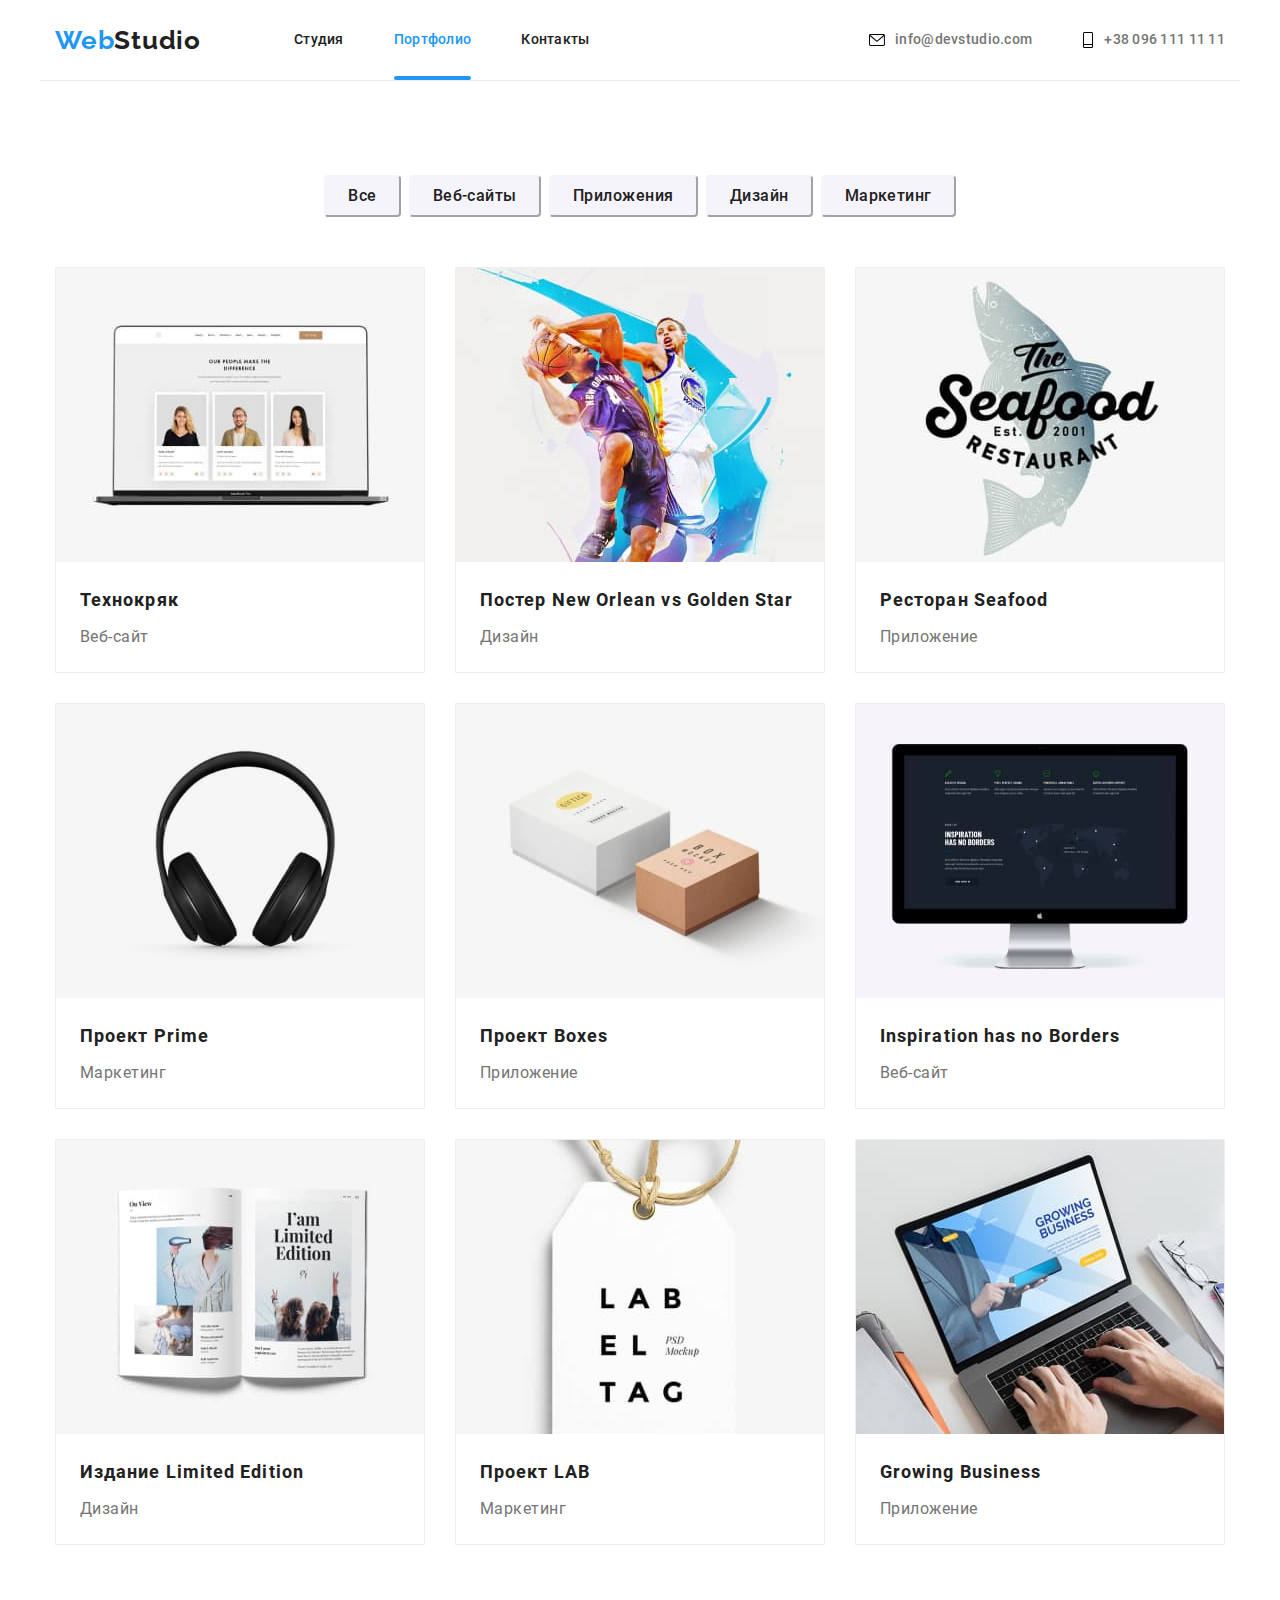
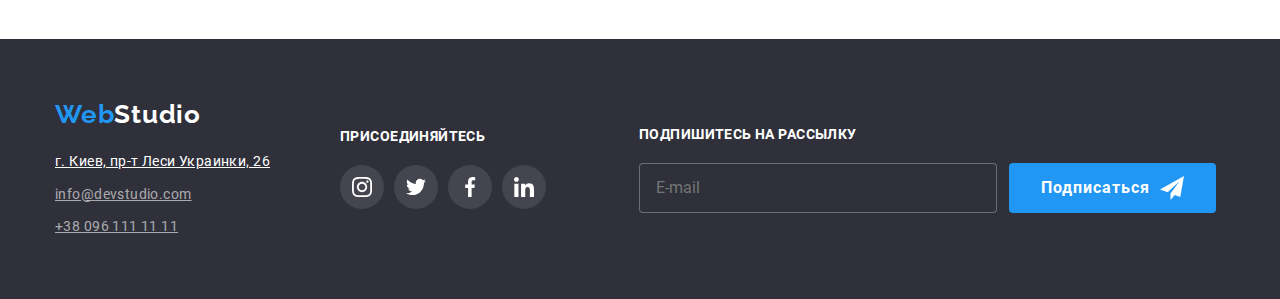
==== portfolio.html @ f809f6cb "Files & folders added" ====
<!DOCTYPE html>
<html lang="ru">

<head>
    <meta charset="UTF-8" />
    <meta name="viewport" content="width=device-width, initial-scale=1.0" />
    <title>WebStudio</title>
    <link href="https://fonts.googleapis.com/css2?family=Raleway:wght@700&display=swap" rel="stylesheet">
    <link rel="stylesheet" href="https://cdnjs.cloudflare.com/ajax/libs/modern-normalize/1.0.0/modern-normalize.min.css">
    <link rel="stylesheet" href="./css/main.min.css">
</head>

<body>
    <!-- Header -->
    <header class="page-header">
        <div class="container navigation">
            <nav class="nav-container">
                <a href="./index.html" class="logo">Web<span class="logo-header">Studio</span></a>
                <ul class="site-nav">
                    <li><a href="./index.html">Студия</a></li>
                    <li><a href="" class="link current">Портфолио</a></li>
                    <li><a href="">Контакты</a></li>
                </ul>
            </nav>
            <ul class="auth-nav">
                <li><a class="nav-link" href="mailto:info@devstudio.com"><svg class="nav-icon" width="16" height="12">
                            <use href="./images/studio/sprite.svg#icon-envelope"></use>
                        </svg>info@devstudio.com</a></li>
                <li><a class="nav-link" href="tel:+380961111111"><svg class="nav-icon" width="12" height="16">
                            <use href="./images/studio/sprite.svg#icon-smartphone"></use>
                        </svg>+38 096 111 11 11</a></li>
            </ul>
        </div>
    </header>

    <main>
       <section class="portfolio-filters">
        <div class="container">
           <h2 hidden>Фільтри</h2>
           <ul class="filter-list">
               <li><button type="button" class="filter">Все</button></li>
               <li><button type="button" class="filter">Веб-сайты</button></li>
               <li><button type="button" class="filter">Приложения</button></li>
               <li><button type="button" class="filter">Дизайн</button></li>
               <li><button type="button" class="filter">Маркетинг</button></li>
           </ul>
        </div>
       </section>
       <section class="projects">
        <div class="container">
           <h2 hidden>Проекты</h2>
           <ul class="projects-list">
               <li class="projects-list-item">
                   <a class="projects-list-link" href="">
                        <div class="projects-overlay">
                            <img class="projects-img" src="./images/Portfolio/tekhnokryak1.jpg" alt="Технокряк" width="370">
                            <p class="projects-overlay-text">Технокряк это современная площадка распространения коронавируса. Компании используют эту платформу для цифрового
                            шпионажа и атак на защищённые сервера конкурентов.</p>
                        </div>
                        <div class="projects-content">
                            <h3>Технокряк</h3>
                            <p class="project-type">Веб-сайт</p>
                        </div>
                    </a>
               </li>
               <li class="projects-list-item">
                    <a class="projects-list-link" href="">
                        <div class="projects-overlay">
                            <img class="projects-img" src="./images/Portfolio/poster.jpg" alt="Технокряк" width="370">
                            <p class="projects-overlay-text">— Что общего между командой NBA и коробкой цветных карандашей?<br>
                            — Белые бесполезны!
                            </p>
                        </div>
                        <div class="projects-content">
                            <h3>Постер New Orlean vs Golden Star</h3>
                            <p class="project-type">Дизайн</p>
                        </div>
                    </a>
               </li>
               <li class="projects-list-item">
                    <a class="projects-list-link" href="">
                        <div class="projects-overlay">
                            <img class="projects-img" src="./images/Portfolio/restorant.jpg" alt="Технокряк" width="370">
                            <p class="projects-overlay-text">Армянский ресторан русской кухни "Маленькая Италия"</p>
                        </div>
                        <div class="projects-content">
                            <h3>Ресторан Seafood</h3>
                            <p class="project-type">Приложение</p>
                        </div>
                    </a>
                </li>
               <li class="projects-list-item">
                    <a class="projects-list-link" href="">
                        <div class="projects-overlay">
                            <img class="projects-img" src="./images/Portfolio/prime.jpg" alt="Технокряк" width="370">
                            <p class="projects-overlay-text">Близорукий первым не здоровается. Близорукий в наушниках не здоровается вообще</p>
                        </div>
                        <div class="projects-content">
                            <h3>Проект Prime</h3>
                            <p class="project-type">Маркетинг</p>
                        </div>
                    </a>
                </li>
               <li class="projects-list-item">
                    <a class="projects-list-link" href="">
                        <div class="projects-overlay">
                            <img class="projects-img" src="./images/Portfolio/boxes.jpg" alt="Технокряк" width="370">
                            <p class="projects-overlay-text">Почему в Эстонии молодые мамы меняют Памперсы у своих детей только раз в неделю?<br>— Потому что на упаковке написано "до
                            4—х кг"</p>
                        </div>
                        <div class="projects-content">
                            <h3>Проект Boxes</h3>
                            <p class="project-type">Приложение</p>
                        </div>
                    </a>
                </li>
               <li class="projects-list-item">
                    <a class="projects-list-link" href="">
                        <div class="projects-overlay">
                            <img class="projects-img" src="./images/Portfolio/inspiration.jpg" alt="Технокряк" width="370">
                            <p class="projects-overlay-text">Меня часто посещает вдохновение, других посетителей в палату не пускают</p>
                        </div>
                        <div class="projects-content">
                            <h3>Inspiration has no Borders</h3>
                            <p class="project-type">Веб-сайт</p>
                        </div>
                    </a>
                </li>
               <li class="projects-list-item">
                    <a class="projects-list-link" href="">
                        <div class="projects-overlay">
                            <img class="projects-img" src="./images/Portfolio/limited-edition.jpg" alt="Технокряк" width="370">
                            <p class="projects-overlay-text">Две самые короткие книги: "Путеводитель по арабской демократии" и "Все, что мужчины знают о женщинах"!</p>
                        </div>
                        <div class="projects-content">
                            <h3>Издание Limited Edition</h3>
                            <p class="project-type">Дизайн</p>
                        </div>
                    </a>
                </li>
               <li class="projects-list-item">
                    <a class="projects-list-link" href="">
                        <div class="projects-overlay">
                            <img class="projects-img" src="./images/Portfolio/lab.jpg" alt="Технокряк" width="370">
                            <p class="projects-overlay-text">В лаборатории органической химии фраза "Что ты гонишь?" приобретает иной смысл.</p>
                        </div>
                        <div class="projects-content">
                            <h3>Проект LAB</h3>
                            <p class="project-type">Маркетинг</p>
                        </div>
                    </a>
                </li>
               <li class="projects-list-item">
                    <a class="projects-list-link" href="">
                        <div class="projects-overlay">
                            <img class="projects-img" src="./images/Portfolio/growing-bussiness.jpg" alt="Технокряк" width="370">
                            <p class="projects-overlay-text">Бизнес приносил одни убытки и Николай ушел в бизнес-тренеры.</p>
                        </div>
                        <div class="projects-content">
                            <h3>Growing Business</h3>
                            <p class="project-type">Приложение</p>
                        </div>
                    </a>
                </li>
           </ul>
        </div>
       </section>
    </main>
    <!-- Footer -->
        <footer class="footer">
            <div class="container footer-container">
                <section class="footer-adress">
                    <h3 hidden>Наши Контакты</h3>
                    <a href="./index.html" class="logo-footer">Web<span class="logo-footer-part">Studio</span></a>
                    <address>
                        <a href="https://goo.gl/maps/EsFHMrBiEFBvNgybA" target="_blank" rel="noreferrer noopener"
                            class="address">г. Киев,
                            пр-т Леси Украинки, 26</a>
                        <ul class="contacts">
                            <li><a href="mailto:info@devstudio.com">info@devstudio.com</a></li>
                            <li><a href="tel:+380961111111">+38 096 111 11 11</a></li>
                        </ul>
                    </address>
                </section>
                <section class="footer-sosials">
                    <h3>присоединяйтесь</h3>
                    <ul class="footer-sosials-list">
                        <li class="footer-sosials-item">
                            <a class="footer-sosials-link" href="https://www.instagram.com/" target="_blank"
                                rel="noreferrer noopener" aria-label="instagram">
                                <svg class="footer-sosials-icon" width="20" height="20">
                                    <use href="./images/studio/sprite.svg#icon-instagram"></use>
                                </svg>
                            </a>
                        </li>
                        <li class="footer-sosials-item">
                            <a class="footer-sosials-link" href="https://www.twitter.com/" target="_blank"
                                rel="noreferrer noopener" aria-label="twitter">
                                <svg class="footer-sosials-icon" width="20" height="20">
                                    <use href="./images/studio/sprite.svg#icon-twitter"></use>
                                </svg>
                            </a>
                        </li>
                        <li class="footer-sosials-item">
                            <a class="footer-sosials-link" href="https://www.facebook.com/" target="_blank"
                                rel="noreferrer noopener" aria-label="facebook">
                                <svg class="footer-sosials-icon" width="20" height="20">
                                    <use href="./images/studio/sprite.svg#icon-facebook"></use>
                                </svg>
                            </a>
                        </li>
                        <li class="footer-sosials-item">
                            <a class="footer-sosials-link" href="https://www.linkedin.com/" target="_blank"
                                rel="noreferrer noopener" aria-label="linkedin">
                                <svg class="footer-sosials-icon" width="20" height="20">
                                    <use href="./images/studio/sprite.svg#icon-linkedin"></use>
                                </svg>
                            </a>
                        </li>
                    </ul>
                </section>
        
                <section class="subscribe-section">
                    <h2 hidden>Подписаться</h2>
        
                    <p class="subscribe">Подпишитесь на рассылку</p>
        
                    <form class="footer-form">
                        <input class="footer-input" type="email" name="user-email" id="sign-in-email" placeholder="E-mail">
                        <button class="footer-btn" type="submit">Подписаться
                            <svg class="footer-btn-icon" width="24" height="24">
                                <use href="./images/studio/sprite.svg#send-icon"></use>
                            </svg>
                        </button>
                    </form>
                </section>
        
            </div>
        </footer>
</body>

</html>
---- css/main.min.css ----
@font-face{font-family:'Roboto';font-style:normal;font-weight:400;src:url("../fonts/roboto/roboto-v20-latin_cyrillic-regular.eot");src:local("Roboto"),local("Roboto-Regular"),url("../fonts/roboto/roboto-v20-latin_cyrillic-regular.eot?#iefix") format("embedded-opentype"),url("../fonts/roboto/roboto-v20-latin_cyrillic-regular.woff2") format("woff2"),url("../fonts/roboto/roboto-v20-latin_cyrillic-regular.woff") format("woff"),url("../fonts/roboto/roboto-v20-latin_cyrillic-regular.ttf") format("truetype"),url("../fonts/roboto/roboto-v20-latin_cyrillic-regular.svg#Roboto") format("svg")}@font-face{font-family:'Roboto';font-style:normal;font-weight:500;src:url("../fonts/roboto/roboto-v20-latin_cyrillic-500.eot");src:local("Roboto Medium"),local("Roboto-Medium"),url("../fonts/roboto/roboto-v20-latin_cyrillic-500.eot?#iefix") format("embedded-opentype"),url("../fonts/roboto/roboto-v20-latin_cyrillic-500.woff2") format("woff2"),url("../fonts/roboto/roboto-v20-latin_cyrillic-500.woff") format("woff"),url("../fonts/roboto/roboto-v20-latin_cyrillic-500.ttf") format("truetype"),url("../fonts/roboto/roboto-v20-latin_cyrillic-500.svg#Roboto") format("svg")}@font-face{font-family:'Roboto';font-style:normal;font-weight:700;src:url("../fonts/roboto/roboto-v20-latin_cyrillic-700.eot");src:local("Roboto Bold"),local("Roboto-Bold"),url("../fonts/roboto/roboto-v20-latin_cyrillic-700.eot?#iefix") format("embedded-opentype"),url("../fonts/roboto/roboto-v20-latin_cyrillic-700.woff2") format("woff2"),url("../fonts/roboto/roboto-v20-latin_cyrillic-700.woff") format("woff"),url("../fonts/roboto/roboto-v20-latin_cyrillic-700.ttf") format("truetype"),url("../fonts/roboto/roboto-v20-latin_cyrillic-700.svg#Roboto") format("svg")}@font-face{font-family:'Roboto';font-style:normal;font-weight:900;src:url("../fonts/roboto/roboto-v20-latin_cyrillic-900.eot");src:local("Roboto Black"),local("Roboto-Black"),url("../fonts/roboto/roboto-v20-latin_cyrillic-900.eot?#iefix") format("embedded-opentype"),url("../fonts/roboto/roboto-v20-latin_cyrillic-900.woff2") format("woff2"),url("../fonts/roboto/roboto-v20-latin_cyrillic-900.woff") format("woff"),url("../fonts/roboto/roboto-v20-latin_cyrillic-900.ttf") format("truetype"),url("../fonts/roboto/roboto-v20-latin_cyrillic-900.svg#Roboto") format("svg")}.footer-btn,.hero-button,.modal-submit-btn{border-radius:4px;border:1px solid transparent;min-width:200px;padding:10px 32px;font-family:inherit;font-weight:700;font-size:16px;line-height:1.87;letter-spacing:0.06em;color:#fff;background-color:#2196f3;cursor:pointer;transition-property:all;transition-duration:250ms;transition-timing-function:cubic-bezier(0.4, 0, 0.2, 1)}html{box-sizing:border-box}*,*::before,*::after{box-sizing:inherit}body,header{margin:0px;font-family:'Roboto', sans-serif;font-style:normal;color:#757575;background-color:#fff}ul{list-style:none;padding:0px;margin:0px}h2,h3,p,li{padding:0px;margin:0px}.container{width:1200px;margin:0 auto;padding-left:15px;padding-right:15px}.page-header{background-color:#fff}.navigation{display:flex;align-items:center;border-bottom:1px solid #ececec}.nav-container{display:flex;align-items:center}.logo{margin-right:93px;font-family:'Raleway', sans-serif;font-weight:700;font-size:26px;line-height:1.19;letter-spacing:0.03em;text-decoration:none;color:#2196f3}.logo-header{color:#212121}.logo:hover,.logo-header:hover{cursor:pointer}.site-nav{display:flex}.site-nav li{position:relative}.site-nav li:not(:last-child){margin-right:50px}.site-nav a{display:block;padding-top:32px;padding-bottom:32px;font-weight:500;font-size:14px;line-height:1.14;letter-spacing:0.02em;color:#212121;text-decoration:none;transition-property:all;transition-duration:250ms;transition-timing-function:cubic-bezier(0.4, 0, 0.2, 1)}.site-nav a:hover,.site-nav a:focus{color:#2196f3}.link.current{color:#2196f3}.current::after{content:'';display:block;position:absolute;bottom:0%;left:0%;width:100%;height:4px;background-color:#2196f3;border-radius:2px}.auth-nav{display:flex;margin-left:auto}.auth-nav li:not(:last-child){margin-right:50px}.nav-link{display:flex;align-items:center;padding-top:32px;padding-bottom:32px;font-weight:500;font-size:14px;line-height:1.14;letter-spacing:0.02em;color:#757575;text-decoration:none;transition-property:all;transition-duration:250ms;transition-timing-function:cubic-bezier(0.4, 0, 0.2, 1)}.nav-link:hover,.nav-link:focus{color:#2196f3;cursor:pointer}.nav-icon{margin-right:10px;transition-property:all;transition-duration:250ms;transition-timing-function:cubic-bezier(0.4, 0, 0.2, 1)}.nav-link:hover .nav-icon,.nav-link:focus .nav-icon{fill:#2196f3;cursor:pointer}.footer{background-color:#2f303a;padding:60px 0px}.footer-container{display:flex;align-items:center}.footer-adress{margin-right:70px}.logo-footer{display:inline-block;margin-bottom:20px;font-family:'Raleway', sans-serif;font-weight:700;font-size:26px;line-height:1.19;letter-spacing:0.03em;text-decoration:none;color:#2196f3}.logo-footer-part{color:#fff}.address{display:block;margin-bottom:9px;font-weight:400;font-size:14px;font-style:normal;line-height:1.71;letter-spacing:0.03em;color:#fff;transition-property:all;transition-duration:250ms;transition-timing-function:cubic-bezier(0.4, 0, 0.2, 1)}.address:hover,.address:focus{color:#2196f3}.contacts li:not(:last-child){margin-bottom:9px}.contacts a{font-weight:400;font-size:14px;font-style:normal;line-height:1.71;letter-spacing:0.03em;color:rgba(255,255,255,0.6);transition-property:all;transition-duration:250ms;transition-timing-function:cubic-bezier(0.4, 0, 0.2, 1)}.contacts a:hover,.contacts a:focus{color:#2196f3}.footer-sosials{margin-right:93px}.footer-sosials h3,.subscribe{font-weight:700;font-size:14px;line-height:1.14;letter-spacing:0.03em;text-transform:uppercase;color:#fff;margin-bottom:20px}.footer-sosials-list{display:flex}.footer-sosials-item:not(:last-child){margin-right:10px}.footer-sosials-link{display:flex;justify-content:center;width:44px;height:44px;border-radius:50%;background-color:rgba(255,255,255,0.1);align-items:center;transition-property:all;transition-duration:250ms;transition-timing-function:cubic-bezier(0.4, 0, 0.2, 1)}.footer-sosials-link:hover,.footer-sosials-link:focus{background-color:#2196f3}.footer-sosials-icon{fill:#fff}.subscribe{display:inline-block}.footer-form{display:flex;align-items:center}.footer-input{width:358px;padding-top:15px;padding-bottom:15px;padding-left:16px;margin-right:12px;border:1px solid rgba(255,255,255,0.3);border-radius:4px;color:rgba(255,255,255,0.6);background-color:#2f303a}.footer-form-field input::placeholder{font-family:Roboto;font-size:16px;line-height:1.25;letter-spacing:0.03em;color:rgba(255,255,255,0.6)}.footer-btn{display:flex;align-items:center;border:none}.footer-btn:hover,.footer-btn:focus{color:#2196f3;background-color:#fff}.footer-btn-icon{fill:#fff;cursor:pointer;margin-left:10px;transition-property:fill;transition-duration:250ms;transition-timing-function:cubic-bezier(0.4, 0, 0.2, 1)}.footer-btn:hover .footer-btn-icon{fill:#2196f3;outline:transparent}.Hero{background-color:#2f303a;text-align:center}.hero-title{margin-top:0px;margin-bottom:30px;font-style:normal;font-weight:900;font-size:44px;line-height:1.36;letter-spacing:0.06em;text-transform:uppercase;color:#fff}.hero-container{width:696px}.hero-overlay{margin:0 auto;background-image:linear-gradient(to right, rgba(47,48,58,0.4), rgba(47,48,58,0.4)),url(../images/studio/hero_bg.jpg);padding-bottom:200px;padding-top:200px;background-repeat:no-repeat;background-position:center;background-size:cover}.hero-button:hover,.hero-button:focus{color:#2196f3;background-color:#fff}.backdrop{position:fixed;top:0;left:0;width:100%;height:100%;background-color:rgba(0,0,0,0.2);transition-duration:250ms;transition-timing-function:cubic-bezier(0.4, 0, 0.2, 1)}.backdrop.is-hidden{opacity:0;pointer-events:none}.modal{display:flex;flex-direction:column;align-items:center;position:absolute;top:50%;left:50%;transform:translate(-50%, -50%);width:528px;outline:none;margin-left:auto;margin-right:auto;padding:40px;border-radius:4px;background-color:#fff;box-shadow:0px 1px 3px rgba(0,0,0,0.12),0px 1px 1px rgba(0,0,0,0.14),0px 2px 1px rgba(0,0,0,0.2);transition:transform 250ms}.is-hidden .modal{transform:translate(-50%, 0%) scale(0.25)}.modal-close-btn{display:flex;justify-content:center;align-items:center;position:absolute;top:8px;right:8px;width:30px;height:30px;border-radius:50%;border:1px solid rgba(0,0,0,0.1);background-color:#fff}.modal-close-btn:hover .cross-btn{fill:#2196f3}.modal p{display:inline-block;font-weight:700;font-size:20px;line-height:1.15;text-align:center;letter-spacing:0.03em;color:#212121;margin-bottom:12px}.modal-form{display:flex;flex-direction:column;align-items:flex-start;width:100%;padding-top:18px}.modal-form-item{position:relative;margin-bottom:28px;width:100%}.modal-form-item:last-child{margin-bottom:20px}.modal-input-label{position:absolute;top:-18px;left:0;font-size:12px;line-height:1.17;letter-spacing:0.01em}.modal-input-container{position:relative;width:100%}.modal-input{width:100%;border:1px solid rgba(33,33,33,0.2);border-radius:4px;height:40px;padding-left:42px;transition-duration:250ms;transition-timing-function:cubic-bezier(0.4, 0, 0.2, 1)}.modal-input-icon{position:absolute;top:50%;left:15px;transform:translateY(-50%);transition-duration:250ms;transition-timing-function:cubic-bezier(0.4, 0, 0.2, 1)}.modal-textarea{resize:none;height:120px;width:100%;padding:12px 16px;border:1px solid rgba(33,33,33,0.2);border-radius:4px;transition-duration:250ms;transition-timing-function:cubic-bezier(0.4, 0, 0.2, 1)}.modal-textarea::placeholder{font-size:12px;line-height:14px;letter-spacing:0.01em;color:rgba(117,117,117,0.5)}.modal-input:hover,.modal-input:focus,.modal-textarea:hover,.modal-textarea:focus{outline:none;border:1px solid #2196f3;border-radius:4px}.modal-input:hover+.modal-input-icon,.modal-input:focus+.modal-input-icon{fill:#2196f3}.modal-checkbox{display:flex;align-items:center;font-size:14px;line-height:1.71;letter-spacing:0.03em}.modal-checkbox-input{position:absolute;width:1px;height:1px;margin:-1px;padding:0;overflow:hidden;border:0;clip:rect(0 0 0 0)}.modal-checkbox-icon{display:inline-block;width:16px;height:15px;border-radius:2px;border:1px solid #212121;margin-right:8px}.modal-checkbox-input:checked+.modal-checkbox-icon{border-color:#2196f3;background-color:#2196f3;background-image:url(../images/studio/checkbox-icon.svg);background-size:contain;background-origin:border-box}.modal-checkbox a{color:#2196f3;margin-left:5px}.modal-submit-btn{margin-top:30px;margin-left:auto;margin-right:auto}.modal-submit-btn:hover,.modal-submit-btn:focus{color:#2196f3;background-color:#fff;outline:none}.features,.customers{padding:94px 0px}.features-list{display:flex;justify-content:space-between}.features-list li:not(:last-child){margin-right:30px}.features-list h3{margin-bottom:10px;width:270px;font-weight:700;font-size:14px;line-height:1.14;letter-spacing:0.03em;text-transform:uppercase;color:#212121}.features-list p{font-weight:400;font-size:14px;line-height:1.71;letter-spacing:0.03em;color:#757575}.features-list-item::before{display:block;content:'';height:120px;margin-bottom:30px;border-radius:4px;background-color:#f5f4fa;background-repeat:no-repeat;background-position:center}.features-list-item:nth-child(1)::before{background-image:url(../images/studio/antenna.svg)}.features-list-item:nth-child(2)::before{background-image:url(../images/studio/clock.svg)}.features-list-item:nth-child(3)::before{background-image:url(../images/studio/diagram.svg)}.features-list-item:nth-child(4)::before{background-image:url(../images/studio/astronaut.svg)}.what-we-do{padding-bottom:94px}.title-h2{margin-bottom:50px;font-weight:700;font-size:36px;line-height:1.167;text-align:center;letter-spacing:0.03em;color:#212121}.what-we-do-list{display:flex;flex-wrap:wrap}.what-we-do-list li{margin-right:30px;margin-bottom:30px;position:relative}.what-we-do-list li:nth-child(3n){margin-right:0}.what-we-do-list li:nth-last-child(-n+3){margin-bottom:0}.what-we-do-list img{display:block}.what-we-do-list p{position:absolute;bottom:0;left:0;width:100%;padding-top:27px;padding-bottom:27px;font-weight:700;font-size:14px;line-height:1.14;text-align:center;letter-spacing:0.03em;text-transform:uppercase;color:#fff;background-image:linear-gradient(to right, rgba(47,48,58,0.8), rgba(47,48,58,0.8))}.our-team{padding:94px 0px;background-color:#f5f4fa}.our-team h3{margin-bottom:10px;font-weight:500;font-size:16px;line-height:1.188;text-align:center;letter-spacing:0.03em;color:#212121}.our-team p{font-weight:400;font-size:16px;line-height:1.188;text-align:center;letter-spacing:0.03em;color:#757575;margin-bottom:16px}.our-team-list{display:flex;flex-wrap:wrap}.our-team-item{margin-right:30px;margin-bottom:30px;padding-bottom:30px;background-color:#fff;box-shadow:0px 1px 3px rgba(0,0,0,0.12),0px 1px 1px rgba(0,0,0,0.14),0px 2px 1px rgba(0,0,0,0.2);border-radius:0px 0px 4px 4px}.our-team-item:nth-child(4n){margin-right:0}.our-team-item:nth-last-child(-n+4){margin-bottom:0}.our-team-img{display:block;margin-bottom:30px}.team-socials-list{display:flex;justify-content:center}.team-socials-item:not(:last-child){margin-right:10px}.team-sosials-link{display:flex;justify-content:center;width:44px;height:44px;border-radius:50%;fill:#afb1b8;background-color:#fff;align-items:center;transition-property:all;transition-duration:250ms;transition-timing-function:cubic-bezier(0.4, 0, 0.2, 1)}.team-sosials-icon{width:20px;height:20px;transition-property:all;transition-duration:250ms;transition-timing-function:cubic-bezier(0.4, 0, 0.2, 1)}.team-sosials-link:hover,.team-sosials-link:focus{background-color:#2196f3}.team-sosials-link:hover .team-sosials-icon,.team-sosials-link:focus .team-sosials-icon{fill:#fff}.customers-list{display:flex}.customers-list-item:not(:last-child){margin-right:30px}.customers-list-link{display:block;fill:#afb1b8;align-items:center;width:170px;height:90px;border:1px solid #afb1b8;border-radius:4px;transition-property:all;transition-duration:250ms;transition-timing-function:cubic-bezier(0.4, 0, 0.2, 1)}.customers-list-link:hover,.customers-list-link:focus{fill:#2196f3;border-color:#2196f3}.customers-list-icon{width:inherit;height:inherit}.portfolio-filters{padding-top:94px;padding-bottom:50px}.filter-list{display:flex;justify-content:center}.filter-list li:not(:last-child){margin-right:8px}.filter{padding:6px 22px;border-radius:4px;border-color:#f5f4fa;font-weight:500;font-size:16px;line-height:1.62;text-align:center;letter-spacing:0.03em;background-color:#f5f4fa;color:#212121;transition-property:all;transition-duration:250ms;transition-timing-function:cubic-bezier(0.4, 0, 0.2, 1)}.filter:hover,.filter:focus{outline:none;background-color:#2196f3;border-color:#2196f3;color:#fff}.projects{padding-bottom:94px}.projects-list{display:flex;flex-wrap:wrap}.projects-list-item{margin-right:30px;margin-bottom:30px;padding-bottom:20px;width:370px;border:1px solid #eeeeee;box-sizing:border-box;transition-property:all;transition-duration:250ms;transition-timing-function:cubic-bezier(0.4, 0, 0.2, 1)}.projects-list-item:nth-child(3n){margin-right:0}.projects-list-item:nth-last-child(-n+3){margin-bottom:0}.projects-list-item:hover,.projects-list-item:focus{box-shadow:0px 1px 1px rgba(0,0,0,0.12),0px 4px 4px rgba(0,0,0,0.06),1px 4px 6px rgba(0,0,0,0.16)}.projects-list-link{text-decoration:none}.projects-content{padding-left:24px;padding-right:24px}.projects h3{margin-bottom:4px;font-weight:700;font-size:18px;line-height:2;letter-spacing:0.06em;color:#212121}.projects-list-link .project-type{font-weight:400;font-size:16px;line-height:1.87;letter-spacing:0.03em;color:#757575}.projects-img{display:block}.projects-overlay{position:relative;overflow:hidden;margin-bottom:20px}.projects-overlay-text{display:flex;align-items:center;position:absolute;padding-left:24px;padding-right:24px;top:0;left:0;width:100%;height:100%;color:#fff;font-size:18px;line-height:1.56;background:rgba(33,150,243,0.9);transform:translatey(100%);transition-duration:250ms;transition-timing-function:cubic-bezier(0.4, 0, 0.2, 1)}.projects-list-link:hover .projects-overlay-text,.projects-list-link:focus .projects-overlay-text{transform:translatey(0)}
/*# sourceMappingURL=main.min.css.map */
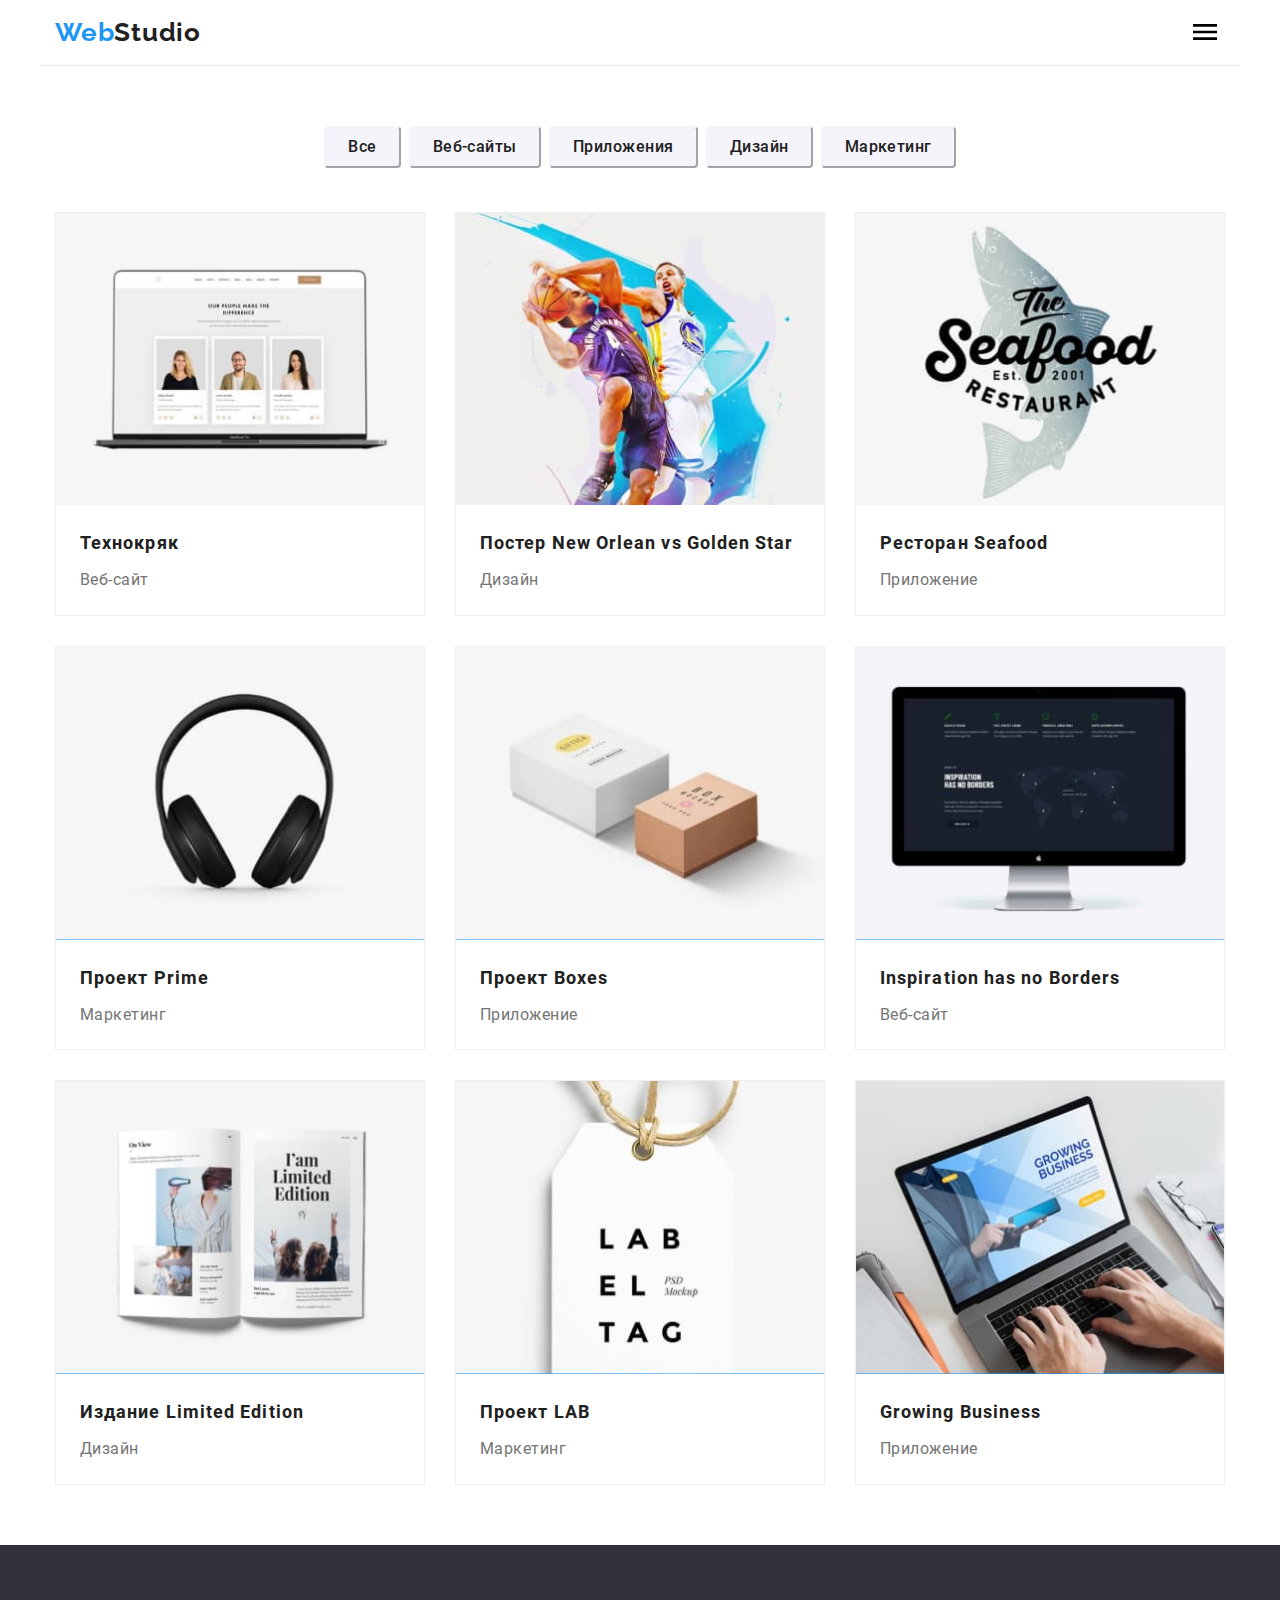
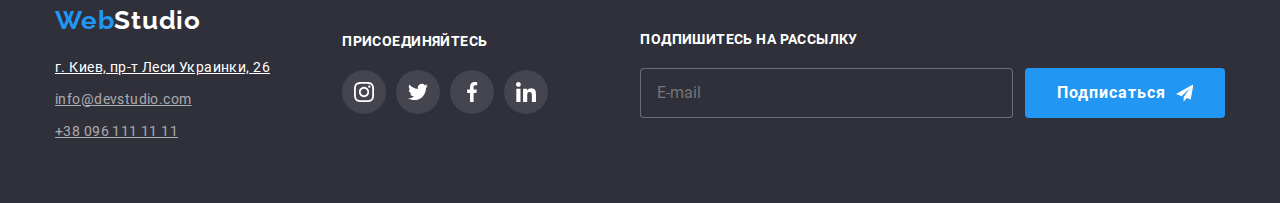
==== commit b60a070d: "Media requests completed" ====
--- a/portfolio.html
+++ b/portfolio.html
@@ -14,22 +14,28 @@
     <!-- Header -->
     <header class="page-header">
         <div class="container navigation">
-            <nav class="nav-container">
-                <a href="./index.html" class="logo">Web<span class="logo-header">Studio</span></a>
+            <a href="./index.html" class="logo">Web<span class="logo-header">Studio</span></a>
+            <button class="menu-button" type="button" aria-expanded="false" aria-controls="menu-container" data-menu-button>
+                <svg width="24" height="16" aria-label="Переключатель мобильного меню">
+                    <use class="icon-cross" href="./images/studio/sprite.svg#cross-icon"></use>
+                    <use class="icon-menu" href="./images/studio/sprite.svg#menu-icon"></use>
+                </svg>
+            </button>
+            <nav class="nav-container" id="menu-container" data-menu>
                 <ul class="site-nav">
                     <li><a href="./index.html">Студия</a></li>
                     <li><a href="" class="link current">Портфолио</a></li>
                     <li><a href="">Контакты</a></li>
                 </ul>
+                <ul class="auth-nav">
+                    <li><a class="nav-link" href="mailto:info@devstudio.com"><svg class="nav-icon" width="16" height="12">
+                                <use href="./images/studio/sprite.svg#icon-envelope"></use>
+                            </svg>info@devstudio.com</a></li>
+                    <li><a class="nav-link" href="tel:+380961111111"><svg class="nav-icon" width="12" height="16">
+                                <use href="./images/studio/sprite.svg#icon-smartphone"></use>
+                            </svg>+38 096 111 11 11</a></li>
+                </ul>
             </nav>
-            <ul class="auth-nav">
-                <li><a class="nav-link" href="mailto:info@devstudio.com"><svg class="nav-icon" width="16" height="12">
-                            <use href="./images/studio/sprite.svg#icon-envelope"></use>
-                        </svg>info@devstudio.com</a></li>
-                <li><a class="nav-link" href="tel:+380961111111"><svg class="nav-icon" width="12" height="16">
-                            <use href="./images/studio/sprite.svg#icon-smartphone"></use>
-                        </svg>+38 096 111 11 11</a></li>
-            </ul>
         </div>
     </header>
 
@@ -53,7 +59,7 @@
                <li class="projects-list-item">
                    <a class="projects-list-link" href="">
                         <div class="projects-overlay">
-                            <img class="projects-img" src="./images/Portfolio/tekhnokryak1.jpg" alt="Технокряк" width="370">
+                            <img class="projects-img" src="./images/Portfolio/tekhnokryak1.jpg" alt="Технокряк">
                             <p class="projects-overlay-text">Технокряк это современная площадка распространения коронавируса. Компании используют эту платформу для цифрового
                             шпионажа и атак на защищённые сервера конкурентов.</p>
                         </div>
@@ -66,7 +72,7 @@
                <li class="projects-list-item">
                     <a class="projects-list-link" href="">
                         <div class="projects-overlay">
-                            <img class="projects-img" src="./images/Portfolio/poster.jpg" alt="Технокряк" width="370">
+                            <img class="projects-img" src="./images/Portfolio/poster.jpg" alt="Технокряк" >
                             <p class="projects-overlay-text">— Что общего между командой NBA и коробкой цветных карандашей?<br>
                             — Белые бесполезны!
                             </p>
@@ -80,7 +86,7 @@
                <li class="projects-list-item">
                     <a class="projects-list-link" href="">
                         <div class="projects-overlay">
-                            <img class="projects-img" src="./images/Portfolio/restorant.jpg" alt="Технокряк" width="370">
+                            <img class="projects-img" src="./images/Portfolio/restorant.jpg" alt="Технокряк" >
                             <p class="projects-overlay-text">Армянский ресторан русской кухни "Маленькая Италия"</p>
                         </div>
                         <div class="projects-content">
@@ -92,7 +98,7 @@
                <li class="projects-list-item">
                     <a class="projects-list-link" href="">
                         <div class="projects-overlay">
-                            <img class="projects-img" src="./images/Portfolio/prime.jpg" alt="Технокряк" width="370">
+                            <img class="projects-img" src="./images/Portfolio/prime.jpg" alt="Технокряк" >
                             <p class="projects-overlay-text">Близорукий первым не здоровается. Близорукий в наушниках не здоровается вообще</p>
                         </div>
                         <div class="projects-content">
@@ -104,7 +110,7 @@
                <li class="projects-list-item">
                     <a class="projects-list-link" href="">
                         <div class="projects-overlay">
-                            <img class="projects-img" src="./images/Portfolio/boxes.jpg" alt="Технокряк" width="370">
+                            <img class="projects-img" src="./images/Portfolio/boxes.jpg" alt="Технокряк" >
                             <p class="projects-overlay-text">Почему в Эстонии молодые мамы меняют Памперсы у своих детей только раз в неделю?<br>— Потому что на упаковке написано "до
                             4—х кг"</p>
                         </div>
@@ -117,7 +123,7 @@
                <li class="projects-list-item">
                     <a class="projects-list-link" href="">
                         <div class="projects-overlay">
-                            <img class="projects-img" src="./images/Portfolio/inspiration.jpg" alt="Технокряк" width="370">
+                            <img class="projects-img" src="./images/Portfolio/inspiration.jpg" alt="Технокряк" >
                             <p class="projects-overlay-text">Меня часто посещает вдохновение, других посетителей в палату не пускают</p>
                         </div>
                         <div class="projects-content">
@@ -129,7 +135,7 @@
                <li class="projects-list-item">
                     <a class="projects-list-link" href="">
                         <div class="projects-overlay">
-                            <img class="projects-img" src="./images/Portfolio/limited-edition.jpg" alt="Технокряк" width="370">
+                            <img class="projects-img" src="./images/Portfolio/limited-edition.jpg" alt="Технокряк" >
                             <p class="projects-overlay-text">Две самые короткие книги: "Путеводитель по арабской демократии" и "Все, что мужчины знают о женщинах"!</p>
                         </div>
                         <div class="projects-content">
@@ -141,7 +147,7 @@
                <li class="projects-list-item">
                     <a class="projects-list-link" href="">
                         <div class="projects-overlay">
-                            <img class="projects-img" src="./images/Portfolio/lab.jpg" alt="Технокряк" width="370">
+                            <img class="projects-img" src="./images/Portfolio/lab.jpg" alt="Технокряк" >
                             <p class="projects-overlay-text">В лаборатории органической химии фраза "Что ты гонишь?" приобретает иной смысл.</p>
                         </div>
                         <div class="projects-content">
@@ -153,7 +159,7 @@
                <li class="projects-list-item">
                     <a class="projects-list-link" href="">
                         <div class="projects-overlay">
-                            <img class="projects-img" src="./images/Portfolio/growing-bussiness.jpg" alt="Технокряк" width="370">
+                            <img class="projects-img" src="./images/Portfolio/growing-bussiness.jpg" alt="Технокряк" >
                             <p class="projects-overlay-text">Бизнес приносил одни убытки и Николай ушел в бизнес-тренеры.</p>
                         </div>
                         <div class="projects-content">
@@ -167,76 +173,79 @@
        </section>
     </main>
     <!-- Footer -->
-        <footer class="footer">
-            <div class="container footer-container">
-                <section class="footer-adress">
-                    <h3 hidden>Наши Контакты</h3>
-                    <a href="./index.html" class="logo-footer">Web<span class="logo-footer-part">Studio</span></a>
-                    <address>
-                        <a href="https://goo.gl/maps/EsFHMrBiEFBvNgybA" target="_blank" rel="noreferrer noopener"
-                            class="address">г. Киев,
-                            пр-т Леси Украинки, 26</a>
-                        <ul class="contacts">
-                            <li><a href="mailto:info@devstudio.com">info@devstudio.com</a></li>
-                            <li><a href="tel:+380961111111">+38 096 111 11 11</a></li>
-                        </ul>
-                    </address>
-                </section>
-                <section class="footer-sosials">
-                    <h3>присоединяйтесь</h3>
-                    <ul class="footer-sosials-list">
-                        <li class="footer-sosials-item">
-                            <a class="footer-sosials-link" href="https://www.instagram.com/" target="_blank"
-                                rel="noreferrer noopener" aria-label="instagram">
-                                <svg class="footer-sosials-icon" width="20" height="20">
-                                    <use href="./images/studio/sprite.svg#icon-instagram"></use>
-                                </svg>
-                            </a>
-                        </li>
-                        <li class="footer-sosials-item">
-                            <a class="footer-sosials-link" href="https://www.twitter.com/" target="_blank"
-                                rel="noreferrer noopener" aria-label="twitter">
-                                <svg class="footer-sosials-icon" width="20" height="20">
-                                    <use href="./images/studio/sprite.svg#icon-twitter"></use>
-                                </svg>
-                            </a>
-                        </li>
-                        <li class="footer-sosials-item">
-                            <a class="footer-sosials-link" href="https://www.facebook.com/" target="_blank"
-                                rel="noreferrer noopener" aria-label="facebook">
-                                <svg class="footer-sosials-icon" width="20" height="20">
-                                    <use href="./images/studio/sprite.svg#icon-facebook"></use>
-                                </svg>
-                            </a>
-                        </li>
-                        <li class="footer-sosials-item">
-                            <a class="footer-sosials-link" href="https://www.linkedin.com/" target="_blank"
-                                rel="noreferrer noopener" aria-label="linkedin">
-                                <svg class="footer-sosials-icon" width="20" height="20">
-                                    <use href="./images/studio/sprite.svg#icon-linkedin"></use>
-                                </svg>
-                            </a>
-                        </li>
+    <footer class="footer">
+        <div class="container footer-container">
+            <section class="footer-adress">
+                <h3 hidden>Наши Контакты</h3>
+                <a href="./index.html" class="logo-footer">Web<span class="logo-footer-part">Studio</span></a>
+                <address>
+                    <a href="https://goo.gl/maps/EsFHMrBiEFBvNgybA" target="_blank" rel="noreferrer noopener"
+                        class="address">г. Киев,
+                        пр-т Леси Украинки, 26</a>
+                    <ul class="contacts">
+                        <li><a href="mailto:info@devstudio.com">info@devstudio.com</a></li>
+                        <li><a href="tel:+380961111111">+38 096 111 11 11</a></li>
                     </ul>
-                </section>
-        
-                <section class="subscribe-section">
-                    <h2 hidden>Подписаться</h2>
-        
-                    <p class="subscribe">Подпишитесь на рассылку</p>
-        
-                    <form class="footer-form">
-                        <input class="footer-input" type="email" name="user-email" id="sign-in-email" placeholder="E-mail">
-                        <button class="footer-btn" type="submit">Подписаться
-                            <svg class="footer-btn-icon" width="24" height="24">
-                                <use href="./images/studio/sprite.svg#send-icon"></use>
-                            </svg>
-                        </button>
-                    </form>
-                </section>
-        
-            </div>
-        </footer>
+                </address>
+            </section>
+            <section class="footer-sosials">
+                <h3>присоединяйтесь</h3>
+                <ul class="footer-sosials-list">
+                    <li class="footer-sosials-item">
+                        <a class="footer-sosials-link" href="https://www.instagram.com/" target="_blank"
+                            rel="noreferrer noopener" aria-label="instagram">
+                            <svg class="footer-sosials-icon" width="20" height="20">
+                                <use href="./images/studio/sprite.svg#icon-instagram"></use>
+                            </svg>
+                        </a>
+                    </li>
+                    <li class="footer-sosials-item">
+                        <a class="footer-sosials-link" href="https://www.twitter.com/" target="_blank"
+                            rel="noreferrer noopener" aria-label="twitter">
+                            <svg class="footer-sosials-icon" width="20" height="20">
+                                <use href="./images/studio/sprite.svg#icon-twitter"></use>
+                            </svg>
+                        </a>
+                    </li>
+                    <li class="footer-sosials-item">
+                        <a class="footer-sosials-link" href="https://www.facebook.com/" target="_blank"
+                            rel="noreferrer noopener" aria-label="facebook">
+                            <svg class="footer-sosials-icon" width="20" height="20">
+                                <use href="./images/studio/sprite.svg#icon-facebook"></use>
+                            </svg>
+                        </a>
+                    </li>
+                    <li class="footer-sosials-item">
+                        <a class="footer-sosials-link" href="https://www.linkedin.com/" target="_blank"
+                            rel="noreferrer noopener" aria-label="linkedin">
+                            <svg class="footer-sosials-icon" width="20" height="20">
+                                <use href="./images/studio/sprite.svg#icon-linkedin"></use>
+                            </svg>
+                        </a>
+                    </li>
+                </ul>
+            </section>
+    
+            <section class="subscribe-section">
+    
+                <h2 hidden>Подписаться</h2>
+                <p class="subscribe">Подпишитесь на рассылку</p>
+    
+                <form class="footer-form">
+                    <input class="footer-input" type="email" name="user-email" id="sign-in-email" placeholder="E-mail">
+                    <button class="footer-btn" type="submit">Подписаться
+                        <svg class="footer-btn-icon" width="24" height="24">
+                            <use href="./images/studio/sprite.svg#send-icon"></use>
+                        </svg>
+                    </button>
+                </form>
+            </section>
+    
+        </div>
+    </footer>
+
+    <script src="./js/menu.js"></script>
+    
 </body>
 
 </html>--- a/css/main.min.css
+++ b/css/main.min.css
@@ -1,2 +1,2 @@
-@font-face{font-family:'Roboto';font-style:normal;font-weight:400;src:url("../fonts/roboto/roboto-v20-latin_cyrillic-regular.eot");src:local("Roboto"),local("Roboto-Regular"),url("../fonts/roboto/roboto-v20-latin_cyrillic-regular.eot?#iefix") format("embedded-opentype"),url("../fonts/roboto/roboto-v20-latin_cyrillic-regular.woff2") format("woff2"),url("../fonts/roboto/roboto-v20-latin_cyrillic-regular.woff") format("woff"),url("../fonts/roboto/roboto-v20-latin_cyrillic-regular.ttf") format("truetype"),url("../fonts/roboto/roboto-v20-latin_cyrillic-regular.svg#Roboto") format("svg")}@font-face{font-family:'Roboto';font-style:normal;font-weight:500;src:url("../fonts/roboto/roboto-v20-latin_cyrillic-500.eot");src:local("Roboto Medium"),local("Roboto-Medium"),url("../fonts/roboto/roboto-v20-latin_cyrillic-500.eot?#iefix") format("embedded-opentype"),url("../fonts/roboto/roboto-v20-latin_cyrillic-500.woff2") format("woff2"),url("../fonts/roboto/roboto-v20-latin_cyrillic-500.woff") format("woff"),url("../fonts/roboto/roboto-v20-latin_cyrillic-500.ttf") format("truetype"),url("../fonts/roboto/roboto-v20-latin_cyrillic-500.svg#Roboto") format("svg")}@font-face{font-family:'Roboto';font-style:normal;font-weight:700;src:url("../fonts/roboto/roboto-v20-latin_cyrillic-700.eot");src:local("Roboto Bold"),local("Roboto-Bold"),url("../fonts/roboto/roboto-v20-latin_cyrillic-700.eot?#iefix") format("embedded-opentype"),url("../fonts/roboto/roboto-v20-latin_cyrillic-700.woff2") format("woff2"),url("../fonts/roboto/roboto-v20-latin_cyrillic-700.woff") format("woff"),url("../fonts/roboto/roboto-v20-latin_cyrillic-700.ttf") format("truetype"),url("../fonts/roboto/roboto-v20-latin_cyrillic-700.svg#Roboto") format("svg")}@font-face{font-family:'Roboto';font-style:normal;font-weight:900;src:url("../fonts/roboto/roboto-v20-latin_cyrillic-900.eot");src:local("Roboto Black"),local("Roboto-Black"),url("../fonts/roboto/roboto-v20-latin_cyrillic-900.eot?#iefix") format("embedded-opentype"),url("../fonts/roboto/roboto-v20-latin_cyrillic-900.woff2") format("woff2"),url("../fonts/roboto/roboto-v20-latin_cyrillic-900.woff") format("woff"),url("../fonts/roboto/roboto-v20-latin_cyrillic-900.ttf") format("truetype"),url("../fonts/roboto/roboto-v20-latin_cyrillic-900.svg#Roboto") format("svg")}.footer-btn,.hero-button,.modal-submit-btn{border-radius:4px;border:1px solid transparent;min-width:200px;padding:10px 32px;font-family:inherit;font-weight:700;font-size:16px;line-height:1.87;letter-spacing:0.06em;color:#fff;background-color:#2196f3;cursor:pointer;transition-property:all;transition-duration:250ms;transition-timing-function:cubic-bezier(0.4, 0, 0.2, 1)}html{box-sizing:border-box}*,*::before,*::after{box-sizing:inherit}body,header{margin:0px;font-family:'Roboto', sans-serif;font-style:normal;color:#757575;background-color:#fff}ul{list-style:none;padding:0px;margin:0px}h2,h3,p,li{padding:0px;margin:0px}.container{width:1200px;margin:0 auto;padding-left:15px;padding-right:15px}.page-header{background-color:#fff}.navigation{display:flex;align-items:center;border-bottom:1px solid #ececec}.nav-container{display:flex;align-items:center}.logo{margin-right:93px;font-family:'Raleway', sans-serif;font-weight:700;font-size:26px;line-height:1.19;letter-spacing:0.03em;text-decoration:none;color:#2196f3}.logo-header{color:#212121}.logo:hover,.logo-header:hover{cursor:pointer}.site-nav{display:flex}.site-nav li{position:relative}.site-nav li:not(:last-child){margin-right:50px}.site-nav a{display:block;padding-top:32px;padding-bottom:32px;font-weight:500;font-size:14px;line-height:1.14;letter-spacing:0.02em;color:#212121;text-decoration:none;transition-property:all;transition-duration:250ms;transition-timing-function:cubic-bezier(0.4, 0, 0.2, 1)}.site-nav a:hover,.site-nav a:focus{color:#2196f3}.link.current{color:#2196f3}.current::after{content:'';display:block;position:absolute;bottom:0%;left:0%;width:100%;height:4px;background-color:#2196f3;border-radius:2px}.auth-nav{display:flex;margin-left:auto}.auth-nav li:not(:last-child){margin-right:50px}.nav-link{display:flex;align-items:center;padding-top:32px;padding-bottom:32px;font-weight:500;font-size:14px;line-height:1.14;letter-spacing:0.02em;color:#757575;text-decoration:none;transition-property:all;transition-duration:250ms;transition-timing-function:cubic-bezier(0.4, 0, 0.2, 1)}.nav-link:hover,.nav-link:focus{color:#2196f3;cursor:pointer}.nav-icon{margin-right:10px;transition-property:all;transition-duration:250ms;transition-timing-function:cubic-bezier(0.4, 0, 0.2, 1)}.nav-link:hover .nav-icon,.nav-link:focus .nav-icon{fill:#2196f3;cursor:pointer}.footer{background-color:#2f303a;padding:60px 0px}.footer-container{display:flex;align-items:center}.footer-adress{margin-right:70px}.logo-footer{display:inline-block;margin-bottom:20px;font-family:'Raleway', sans-serif;font-weight:700;font-size:26px;line-height:1.19;letter-spacing:0.03em;text-decoration:none;color:#2196f3}.logo-footer-part{color:#fff}.address{display:block;margin-bottom:9px;font-weight:400;font-size:14px;font-style:normal;line-height:1.71;letter-spacing:0.03em;color:#fff;transition-property:all;transition-duration:250ms;transition-timing-function:cubic-bezier(0.4, 0, 0.2, 1)}.address:hover,.address:focus{color:#2196f3}.contacts li:not(:last-child){margin-bottom:9px}.contacts a{font-weight:400;font-size:14px;font-style:normal;line-height:1.71;letter-spacing:0.03em;color:rgba(255,255,255,0.6);transition-property:all;transition-duration:250ms;transition-timing-function:cubic-bezier(0.4, 0, 0.2, 1)}.contacts a:hover,.contacts a:focus{color:#2196f3}.footer-sosials{margin-right:93px}.footer-sosials h3,.subscribe{font-weight:700;font-size:14px;line-height:1.14;letter-spacing:0.03em;text-transform:uppercase;color:#fff;margin-bottom:20px}.footer-sosials-list{display:flex}.footer-sosials-item:not(:last-child){margin-right:10px}.footer-sosials-link{display:flex;justify-content:center;width:44px;height:44px;border-radius:50%;background-color:rgba(255,255,255,0.1);align-items:center;transition-property:all;transition-duration:250ms;transition-timing-function:cubic-bezier(0.4, 0, 0.2, 1)}.footer-sosials-link:hover,.footer-sosials-link:focus{background-color:#2196f3}.footer-sosials-icon{fill:#fff}.subscribe{display:inline-block}.footer-form{display:flex;align-items:center}.footer-input{width:358px;padding-top:15px;padding-bottom:15px;padding-left:16px;margin-right:12px;border:1px solid rgba(255,255,255,0.3);border-radius:4px;color:rgba(255,255,255,0.6);background-color:#2f303a}.footer-form-field input::placeholder{font-family:Roboto;font-size:16px;line-height:1.25;letter-spacing:0.03em;color:rgba(255,255,255,0.6)}.footer-btn{display:flex;align-items:center;border:none}.footer-btn:hover,.footer-btn:focus{color:#2196f3;background-color:#fff}.footer-btn-icon{fill:#fff;cursor:pointer;margin-left:10px;transition-property:fill;transition-duration:250ms;transition-timing-function:cubic-bezier(0.4, 0, 0.2, 1)}.footer-btn:hover .footer-btn-icon{fill:#2196f3;outline:transparent}.Hero{background-color:#2f303a;text-align:center}.hero-title{margin-top:0px;margin-bottom:30px;font-style:normal;font-weight:900;font-size:44px;line-height:1.36;letter-spacing:0.06em;text-transform:uppercase;color:#fff}.hero-container{width:696px}.hero-overlay{margin:0 auto;background-image:linear-gradient(to right, rgba(47,48,58,0.4), rgba(47,48,58,0.4)),url(../images/studio/hero_bg.jpg);padding-bottom:200px;padding-top:200px;background-repeat:no-repeat;background-position:center;background-size:cover}.hero-button:hover,.hero-button:focus{color:#2196f3;background-color:#fff}.backdrop{position:fixed;top:0;left:0;width:100%;height:100%;background-color:rgba(0,0,0,0.2);transition-duration:250ms;transition-timing-function:cubic-bezier(0.4, 0, 0.2, 1)}.backdrop.is-hidden{opacity:0;pointer-events:none}.modal{display:flex;flex-direction:column;align-items:center;position:absolute;top:50%;left:50%;transform:translate(-50%, -50%);width:528px;outline:none;margin-left:auto;margin-right:auto;padding:40px;border-radius:4px;background-color:#fff;box-shadow:0px 1px 3px rgba(0,0,0,0.12),0px 1px 1px rgba(0,0,0,0.14),0px 2px 1px rgba(0,0,0,0.2);transition:transform 250ms}.is-hidden .modal{transform:translate(-50%, 0%) scale(0.25)}.modal-close-btn{display:flex;justify-content:center;align-items:center;position:absolute;top:8px;right:8px;width:30px;height:30px;border-radius:50%;border:1px solid rgba(0,0,0,0.1);background-color:#fff}.modal-close-btn:hover .cross-btn{fill:#2196f3}.modal p{display:inline-block;font-weight:700;font-size:20px;line-height:1.15;text-align:center;letter-spacing:0.03em;color:#212121;margin-bottom:12px}.modal-form{display:flex;flex-direction:column;align-items:flex-start;width:100%;padding-top:18px}.modal-form-item{position:relative;margin-bottom:28px;width:100%}.modal-form-item:last-child{margin-bottom:20px}.modal-input-label{position:absolute;top:-18px;left:0;font-size:12px;line-height:1.17;letter-spacing:0.01em}.modal-input-container{position:relative;width:100%}.modal-input{width:100%;border:1px solid rgba(33,33,33,0.2);border-radius:4px;height:40px;padding-left:42px;transition-duration:250ms;transition-timing-function:cubic-bezier(0.4, 0, 0.2, 1)}.modal-input-icon{position:absolute;top:50%;left:15px;transform:translateY(-50%);transition-duration:250ms;transition-timing-function:cubic-bezier(0.4, 0, 0.2, 1)}.modal-textarea{resize:none;height:120px;width:100%;padding:12px 16px;border:1px solid rgba(33,33,33,0.2);border-radius:4px;transition-duration:250ms;transition-timing-function:cubic-bezier(0.4, 0, 0.2, 1)}.modal-textarea::placeholder{font-size:12px;line-height:14px;letter-spacing:0.01em;color:rgba(117,117,117,0.5)}.modal-input:hover,.modal-input:focus,.modal-textarea:hover,.modal-textarea:focus{outline:none;border:1px solid #2196f3;border-radius:4px}.modal-input:hover+.modal-input-icon,.modal-input:focus+.modal-input-icon{fill:#2196f3}.modal-checkbox{display:flex;align-items:center;font-size:14px;line-height:1.71;letter-spacing:0.03em}.modal-checkbox-input{position:absolute;width:1px;height:1px;margin:-1px;padding:0;overflow:hidden;border:0;clip:rect(0 0 0 0)}.modal-checkbox-icon{display:inline-block;width:16px;height:15px;border-radius:2px;border:1px solid #212121;margin-right:8px}.modal-checkbox-input:checked+.modal-checkbox-icon{border-color:#2196f3;background-color:#2196f3;background-image:url(../images/studio/checkbox-icon.svg);background-size:contain;background-origin:border-box}.modal-checkbox a{color:#2196f3;margin-left:5px}.modal-submit-btn{margin-top:30px;margin-left:auto;margin-right:auto}.modal-submit-btn:hover,.modal-submit-btn:focus{color:#2196f3;background-color:#fff;outline:none}.features,.customers{padding:94px 0px}.features-list{display:flex;justify-content:space-between}.features-list li:not(:last-child){margin-right:30px}.features-list h3{margin-bottom:10px;width:270px;font-weight:700;font-size:14px;line-height:1.14;letter-spacing:0.03em;text-transform:uppercase;color:#212121}.features-list p{font-weight:400;font-size:14px;line-height:1.71;letter-spacing:0.03em;color:#757575}.features-list-item::before{display:block;content:'';height:120px;margin-bottom:30px;border-radius:4px;background-color:#f5f4fa;background-repeat:no-repeat;background-position:center}.features-list-item:nth-child(1)::before{background-image:url(../images/studio/antenna.svg)}.features-list-item:nth-child(2)::before{background-image:url(../images/studio/clock.svg)}.features-list-item:nth-child(3)::before{background-image:url(../images/studio/diagram.svg)}.features-list-item:nth-child(4)::before{background-image:url(../images/studio/astronaut.svg)}.what-we-do{padding-bottom:94px}.title-h2{margin-bottom:50px;font-weight:700;font-size:36px;line-height:1.167;text-align:center;letter-spacing:0.03em;color:#212121}.what-we-do-list{display:flex;flex-wrap:wrap}.what-we-do-list li{margin-right:30px;margin-bottom:30px;position:relative}.what-we-do-list li:nth-child(3n){margin-right:0}.what-we-do-list li:nth-last-child(-n+3){margin-bottom:0}.what-we-do-list img{display:block}.what-we-do-list p{position:absolute;bottom:0;left:0;width:100%;padding-top:27px;padding-bottom:27px;font-weight:700;font-size:14px;line-height:1.14;text-align:center;letter-spacing:0.03em;text-transform:uppercase;color:#fff;background-image:linear-gradient(to right, rgba(47,48,58,0.8), rgba(47,48,58,0.8))}.our-team{padding:94px 0px;background-color:#f5f4fa}.our-team h3{margin-bottom:10px;font-weight:500;font-size:16px;line-height:1.188;text-align:center;letter-spacing:0.03em;color:#212121}.our-team p{font-weight:400;font-size:16px;line-height:1.188;text-align:center;letter-spacing:0.03em;color:#757575;margin-bottom:16px}.our-team-list{display:flex;flex-wrap:wrap}.our-team-item{margin-right:30px;margin-bottom:30px;padding-bottom:30px;background-color:#fff;box-shadow:0px 1px 3px rgba(0,0,0,0.12),0px 1px 1px rgba(0,0,0,0.14),0px 2px 1px rgba(0,0,0,0.2);border-radius:0px 0px 4px 4px}.our-team-item:nth-child(4n){margin-right:0}.our-team-item:nth-last-child(-n+4){margin-bottom:0}.our-team-img{display:block;margin-bottom:30px}.team-socials-list{display:flex;justify-content:center}.team-socials-item:not(:last-child){margin-right:10px}.team-sosials-link{display:flex;justify-content:center;width:44px;height:44px;border-radius:50%;fill:#afb1b8;background-color:#fff;align-items:center;transition-property:all;transition-duration:250ms;transition-timing-function:cubic-bezier(0.4, 0, 0.2, 1)}.team-sosials-icon{width:20px;height:20px;transition-property:all;transition-duration:250ms;transition-timing-function:cubic-bezier(0.4, 0, 0.2, 1)}.team-sosials-link:hover,.team-sosials-link:focus{background-color:#2196f3}.team-sosials-link:hover .team-sosials-icon,.team-sosials-link:focus .team-sosials-icon{fill:#fff}.customers-list{display:flex}.customers-list-item:not(:last-child){margin-right:30px}.customers-list-link{display:block;fill:#afb1b8;align-items:center;width:170px;height:90px;border:1px solid #afb1b8;border-radius:4px;transition-property:all;transition-duration:250ms;transition-timing-function:cubic-bezier(0.4, 0, 0.2, 1)}.customers-list-link:hover,.customers-list-link:focus{fill:#2196f3;border-color:#2196f3}.customers-list-icon{width:inherit;height:inherit}.portfolio-filters{padding-top:94px;padding-bottom:50px}.filter-list{display:flex;justify-content:center}.filter-list li:not(:last-child){margin-right:8px}.filter{padding:6px 22px;border-radius:4px;border-color:#f5f4fa;font-weight:500;font-size:16px;line-height:1.62;text-align:center;letter-spacing:0.03em;background-color:#f5f4fa;color:#212121;transition-property:all;transition-duration:250ms;transition-timing-function:cubic-bezier(0.4, 0, 0.2, 1)}.filter:hover,.filter:focus{outline:none;background-color:#2196f3;border-color:#2196f3;color:#fff}.projects{padding-bottom:94px}.projects-list{display:flex;flex-wrap:wrap}.projects-list-item{margin-right:30px;margin-bottom:30px;padding-bottom:20px;width:370px;border:1px solid #eeeeee;box-sizing:border-box;transition-property:all;transition-duration:250ms;transition-timing-function:cubic-bezier(0.4, 0, 0.2, 1)}.projects-list-item:nth-child(3n){margin-right:0}.projects-list-item:nth-last-child(-n+3){margin-bottom:0}.projects-list-item:hover,.projects-list-item:focus{box-shadow:0px 1px 1px rgba(0,0,0,0.12),0px 4px 4px rgba(0,0,0,0.06),1px 4px 6px rgba(0,0,0,0.16)}.projects-list-link{text-decoration:none}.projects-content{padding-left:24px;padding-right:24px}.projects h3{margin-bottom:4px;font-weight:700;font-size:18px;line-height:2;letter-spacing:0.06em;color:#212121}.projects-list-link .project-type{font-weight:400;font-size:16px;line-height:1.87;letter-spacing:0.03em;color:#757575}.projects-img{display:block}.projects-overlay{position:relative;overflow:hidden;margin-bottom:20px}.projects-overlay-text{display:flex;align-items:center;position:absolute;padding-left:24px;padding-right:24px;top:0;left:0;width:100%;height:100%;color:#fff;font-size:18px;line-height:1.56;background:rgba(33,150,243,0.9);transform:translatey(100%);transition-duration:250ms;transition-timing-function:cubic-bezier(0.4, 0, 0.2, 1)}.projects-list-link:hover .projects-overlay-text,.projects-list-link:focus .projects-overlay-text{transform:translatey(0)}
+@font-face{font-family:'Roboto';font-style:normal;font-weight:400;src:url("../fonts/roboto/roboto-v20-latin_cyrillic-regular.eot");src:local("Roboto"),local("Roboto-Regular"),url("../fonts/roboto/roboto-v20-latin_cyrillic-regular.eot?#iefix") format("embedded-opentype"),url("../fonts/roboto/roboto-v20-latin_cyrillic-regular.woff2") format("woff2"),url("../fonts/roboto/roboto-v20-latin_cyrillic-regular.woff") format("woff"),url("../fonts/roboto/roboto-v20-latin_cyrillic-regular.ttf") format("truetype"),url("../fonts/roboto/roboto-v20-latin_cyrillic-regular.svg#Roboto") format("svg")}@font-face{font-family:'Roboto';font-style:normal;font-weight:500;src:url("../fonts/roboto/roboto-v20-latin_cyrillic-500.eot");src:local("Roboto Medium"),local("Roboto-Medium"),url("../fonts/roboto/roboto-v20-latin_cyrillic-500.eot?#iefix") format("embedded-opentype"),url("../fonts/roboto/roboto-v20-latin_cyrillic-500.woff2") format("woff2"),url("../fonts/roboto/roboto-v20-latin_cyrillic-500.woff") format("woff"),url("../fonts/roboto/roboto-v20-latin_cyrillic-500.ttf") format("truetype"),url("../fonts/roboto/roboto-v20-latin_cyrillic-500.svg#Roboto") format("svg")}@font-face{font-family:'Roboto';font-style:normal;font-weight:700;src:url("../fonts/roboto/roboto-v20-latin_cyrillic-700.eot");src:local("Roboto Bold"),local("Roboto-Bold"),url("../fonts/roboto/roboto-v20-latin_cyrillic-700.eot?#iefix") format("embedded-opentype"),url("../fonts/roboto/roboto-v20-latin_cyrillic-700.woff2") format("woff2"),url("../fonts/roboto/roboto-v20-latin_cyrillic-700.woff") format("woff"),url("../fonts/roboto/roboto-v20-latin_cyrillic-700.ttf") format("truetype"),url("../fonts/roboto/roboto-v20-latin_cyrillic-700.svg#Roboto") format("svg")}@font-face{font-family:'Roboto';font-style:normal;font-weight:900;src:url("../fonts/roboto/roboto-v20-latin_cyrillic-900.eot");src:local("Roboto Black"),local("Roboto-Black"),url("../fonts/roboto/roboto-v20-latin_cyrillic-900.eot?#iefix") format("embedded-opentype"),url("../fonts/roboto/roboto-v20-latin_cyrillic-900.woff2") format("woff2"),url("../fonts/roboto/roboto-v20-latin_cyrillic-900.woff") format("woff"),url("../fonts/roboto/roboto-v20-latin_cyrillic-900.ttf") format("truetype"),url("../fonts/roboto/roboto-v20-latin_cyrillic-900.svg#Roboto") format("svg")}.footer-btn,.hero-button,.modal-submit-btn{border-radius:4px;border:1px solid transparent;min-width:200px;padding:10px 32px;font-family:inherit;font-weight:700;font-size:16px;line-height:1.87;letter-spacing:0.06em;color:#fff;background-color:#2196f3;cursor:pointer;transition-property:all;transition-duration:250ms;transition-timing-function:cubic-bezier(0.4, 0, 0.2, 1)}html{box-sizing:border-box}*,*::before,*::after{box-sizing:inherit}body,header{margin:0px;font-family:'Roboto', sans-serif;font-style:normal;color:#757575;background-color:#fff}ul{list-style:none;padding:0px;margin:0px}h2,h3,p,li{padding:0px;margin:0px}.container{margin:0 auto;padding-left:15px;padding-right:15px}@media screen and (min-width: 480px){.container{width:480px}}@media screen and (min-width: 768px){.container{width:768px}}@media screen and (min-width: 1200px){.container{width:1200px}}.page-header{position:relative;background-color:#fff}.navigation{display:flex;align-items:center;padding:17px 23px 17px 15px;border-bottom:1px solid #ececec}.logo{display:block;margin-right:auto;font-family:'Raleway', sans-serif;font-weight:700;font-size:26px;line-height:1.19;letter-spacing:0.03em;text-decoration:none;color:#2196f3}.logo-header{color:#212121}.logo:hover,.logo-header:hover{cursor:pointer}.menu-button{display:block;top:22px;right:-23px;display:inline-flex;margin:0;padding:0;border:none;background-color:transparent}.menu-button .icon-cross{display:none}.menu-button.is-open .icon-cross{display:block}.menu-button.is-open .icon-menu{display:none}.menu-button:hover,.menu-button:focus{fill:#2196f3;outline:none}.nav-container{position:absolute;display:none;top:100%;left:0;width:100%;height:393px;text-align:center;background-color:#fff}.nav-container.is-open{display:block}.site-nav li{position:relative}.site-nav li:not(:last-child){margin-right:50px}.site-nav a{display:block;padding-top:32px;padding-bottom:32px;font-weight:500;font-size:14px;line-height:1.14;letter-spacing:0.02em;color:#212121;text-decoration:none;transition-property:all;transition-duration:250ms;transition-timing-function:cubic-bezier(0.4, 0, 0.2, 1)}.site-nav a:hover,.site-nav a:focus{color:#2196f3}.link.current{color:#2196f3}.current::after{content:'';display:block;position:absolute;bottom:0%;left:0%;width:100%;height:4px;background-color:#2196f3;border-radius:2px}.auth-nav li:not(:last-child){margin-right:50px}.nav-link{padding-top:32px;padding-bottom:32px;font-weight:500;font-size:14px;line-height:1.14;letter-spacing:0.02em;color:#757575;text-decoration:none;transition-property:all;transition-duration:250ms;transition-timing-function:cubic-bezier(0.4, 0, 0.2, 1)}.nav-link:hover,.nav-link:focus{color:#2196f3;cursor:pointer}.nav-icon{margin-right:10px;transition-property:all;transition-duration:250ms;transition-timing-function:cubic-bezier(0.4, 0, 0.2, 1)}.nav-link:hover .nav-icon,.nav-link:focus .nav-icon{fill:#2196f3;cursor:pointer}.footer{background-color:#2f303a;padding:60px 0px}.footer-container{text-align:center}@media screen and (min-width: 768px){.footer-container{display:flex;flex-wrap:wrap;justify-content:center;align-items:center}}@media screen and (min-width: 1200px){.footer-container{display:flex;justify-content:space-between;align-items:center}}@media screen and (min-width: 768px) and (max-width: 1199px){.footer-adress,.footer-sosials,.subscribe-section{flex-basis:calc(100% / 2)}}.footer-adress{text-align:center;margin-bottom:60px}.logo-footer{display:inline-block;margin-bottom:20px;font-family:'Raleway', sans-serif;font-weight:700;font-size:26px;line-height:1.19;letter-spacing:0.03em;text-decoration:none;color:#2196f3}.logo-footer-part{color:#fff}.address{display:block;margin-bottom:8px;font-weight:400;font-size:14px;font-style:normal;line-height:1.71;letter-spacing:0.03em;color:#fff;transition-property:all;transition-duration:250ms;transition-timing-function:cubic-bezier(0.4, 0, 0.2, 1)}.address:hover,.address:focus{color:#2196f3}.contacts li:not(:last-child){margin-bottom:8px}.contacts a{font-weight:400;font-size:14px;font-style:normal;line-height:1.71;letter-spacing:0.03em;color:rgba(255,255,255,0.6);transition-property:all;transition-duration:250ms;transition-timing-function:cubic-bezier(0.4, 0, 0.2, 1)}.contacts a:hover,.contacts a:focus{color:#2196f3}.footer-sosials{text-align:center;align-items:center;margin-bottom:60px}@media screen and (min-width: 1200px){.footer-adress,.footer-sosials{margin-bottom:0;flex-grow:1;text-align:start}}.footer-sosials h3,.subscribe{font-weight:700;font-size:14px;line-height:1.14;letter-spacing:0.03em;text-transform:uppercase;color:#fff;margin-bottom:20px}.footer-sosials-list{display:flex;justify-content:center}@media screen and (min-width: 1200px){.footer-sosials-list{justify-content:flex-start}}.footer-sosials-item:not(:last-child){margin-right:10px}.footer-sosials-link{display:flex;justify-content:center;width:44px;height:44px;border-radius:50%;background-color:rgba(255,255,255,0.1);align-items:center;transition-property:all;transition-duration:250ms;transition-timing-function:cubic-bezier(0.4, 0, 0.2, 1)}.footer-sosials-link:hover,.footer-sosials-link:focus{background-color:#2196f3}.footer-sosials-icon{fill:#fff}@media screen and (min-width: 1200px){.subscribe-section{flex-grow:2;padding-left:20px;text-align:start}}.subscribe{display:inline-block}.footer-form{text-align:center}@media screen and (min-width: 1200px){.footer-form{display:flex;align-items:center}}.footer-input{width:100%;padding-top:15px;padding-bottom:15px;padding-left:16px;margin-right:12px;border:1px solid rgba(255,255,255,0.3);border-radius:4px;color:rgba(255,255,255,0.6);background-color:#2f303a;margin-bottom:20px}@media screen and (min-width: 1200px){.footer-input{margin-bottom:0}}.footer-form-field input::placeholder{font-family:Roboto;font-size:16px;line-height:1.25;letter-spacing:0.03em;color:rgba(255,255,255,0.6)}.footer-btn{display:flex;align-items:center;margin-right:auto;margin-left:auto;border:none}.footer-btn:hover,.footer-btn:focus{color:#2196f3;background-color:#fff}.footer-btn-icon{fill:#fff;cursor:pointer;margin-left:10px;transition-property:fill;transition-duration:250ms;transition-timing-function:cubic-bezier(0.4, 0, 0.2, 1)}.footer-btn:hover .footer-btn-icon{fill:#2196f3;outline:transparent}.Hero{background-color:#2f303a;text-align:center}.hero-title{display:block;margin-top:0px;margin-bottom:30px;margin-right:auto;margin-left:auto;width:360px;font-style:normal;font-weight:900;font-size:26px;line-height:1.42;letter-spacing:0.06em;text-transform:uppercase;color:#fff}@media screen and (min-width: 1200px){.hero-title{font-size:44px;line-height:1.36;width:696px}}.hero-overlay{margin:0 auto;background-image:linear-gradient(to right, rgba(47,48,58,0.4), rgba(47,48,58,0.4)),url(../images/studio/hero_bg.jpg);padding-bottom:200px;padding-top:200px;background-repeat:no-repeat;background-position:center;background-size:cover}.hero-button:hover,.hero-button:focus{color:#2196f3;background-color:#fff}.backdrop{position:fixed;top:0;left:0;width:100%;height:100%;background-color:rgba(0,0,0,0.2);transition-duration:250ms;transition-timing-function:cubic-bezier(0.4, 0, 0.2, 1)}.backdrop.is-hidden{opacity:0;pointer-events:none}.modal{display:flex;flex-direction:column;align-items:center;position:absolute;top:50%;left:50%;transform:translate(-50%, -50%);outline:none;margin-left:auto;margin-right:auto;padding:40px;border-radius:4px;background-color:#fff;box-shadow:0px 1px 3px rgba(0,0,0,0.12),0px 1px 1px rgba(0,0,0,0.14),0px 2px 1px rgba(0,0,0,0.2);transition:transform 250ms}@media screen and (max-width: 1199px){.modal{min-width:450px}}.is-hidden .modal{transform:translate(-50%, 0%) scale(0.25)}.modal-close-btn{display:flex;justify-content:center;align-items:center;position:absolute;top:8px;right:8px;width:30px;height:30px;border-radius:50%;border:1px solid rgba(0,0,0,0.1);background-color:#fff}.modal-close-btn:hover .cross-btn{fill:#2196f3}.modal p{display:inline-block;font-weight:700;font-size:20px;line-height:1.15;text-align:center;letter-spacing:0.03em;color:#212121;margin-bottom:12px}.modal-form{display:flex;flex-direction:column;align-items:flex-start;width:100%;padding-top:18px}.modal-form-item{position:relative;margin-bottom:28px;width:100%}.modal-form-item:last-child{margin-bottom:20px}.modal-input-label{position:absolute;top:-18px;left:0;font-size:12px;line-height:1.17;letter-spacing:0.01em}.modal-input-container{position:relative;width:100%}.modal-input{width:100%;border:1px solid rgba(33,33,33,0.2);border-radius:4px;height:40px;padding-left:42px;transition-duration:250ms;transition-timing-function:cubic-bezier(0.4, 0, 0.2, 1)}.modal-input-icon{position:absolute;top:50%;left:15px;transform:translateY(-50%);transition-duration:250ms;transition-timing-function:cubic-bezier(0.4, 0, 0.2, 1)}.modal-textarea{resize:none;height:120px;width:100%;padding:12px 16px;border:1px solid rgba(33,33,33,0.2);border-radius:4px;transition-duration:250ms;transition-timing-function:cubic-bezier(0.4, 0, 0.2, 1)}.modal-textarea::placeholder{font-size:12px;line-height:14px;letter-spacing:0.01em;color:rgba(117,117,117,0.5)}.modal-input:hover,.modal-input:focus,.modal-textarea:hover,.modal-textarea:focus{outline:none;border:1px solid #2196f3;border-radius:4px}.modal-input:hover+.modal-input-icon,.modal-input:focus+.modal-input-icon{fill:#2196f3}.modal-checkbox{display:flex;align-items:center;font-size:12px;line-height:1.17;letter-spacing:0.03em}@media screen and (min-width: 1200px){.modal-checkbox{font-size:14px;line-height:1.71}}.modal-checkbox-input{position:absolute;width:1px;height:1px;margin:-1px;padding:0;overflow:hidden;border:0;clip:rect(0 0 0 0)}.modal-checkbox-icon{display:inline-block;width:16px;height:15px;border-radius:2px;border:1px solid #212121;margin-right:8px}.modal-checkbox-input:checked+.modal-checkbox-icon{border-color:#2196f3;background-color:#2196f3;background-image:url(../images/studio/checkbox-icon.svg);background-size:contain;background-origin:border-box}.modal-checkbox a{color:#2196f3;margin-left:5px}.modal-submit-btn{margin-top:30px;margin-left:auto;margin-right:auto}.modal-submit-btn:hover,.modal-submit-btn:focus{color:#2196f3;background-color:#fff;outline:none}.features{padding:60px 0}@media screen and (min-width: 1200px){.features{padding:94px 0}}.features-list{width:100%}@media screen and (min-width: 768px){.features-list{display:flex;flex-wrap:wrap;justify-content:space-between}}@media screen and (min-width: 1200px){.features-list{display:flex;justify-content:space-between}}.features-list-item{flex-basis:100%}.features-list-item h3{text-align:center;margin-bottom:10px;font-weight:700;font-size:14px;line-height:1.14;letter-spacing:0.03em;text-transform:uppercase;color:#212121}.features-list-item p{font-weight:400;font-size:14px;line-height:1.71;letter-spacing:0.03em;color:#757575}@media screen and (max-width: 767px){.features-list-item:not(:last-child){margin-bottom:30px}}@media screen and (min-width: 768px){.features-list-item{flex-basis:calc((100% - 2 * 30px) / 2)}}@media screen and (min-width: 1200px){.features-list-item{flex-basis:calc((100% - 4 * 30px) / 4)}}@media screen and (min-width: 768px) and (max-width: 1199px){.features-list-item:nth-child(odd){margin-right:30px}.features-list-item:nth-child(-n+2){margin-bottom:30px}}@media screen and (min-width: 1200px){.features-list-item:not(:last-child){margin-right:30px}.features-list-item{margin-bottom:0}}.features-list-item::before{display:block;content:'';height:120px;margin-bottom:30px;border-radius:4px;background-color:#f5f4fa;background-repeat:no-repeat;background-position:center}.features-list-item:nth-child(1)::before{background-image:url(../images/studio/antenna.svg)}.features-list-item:nth-child(2)::before{background-image:url(../images/studio/clock.svg)}.features-list-item:nth-child(3)::before{background-image:url(../images/studio/diagram.svg)}.features-list-item:nth-child(4)::before{background-image:url(../images/studio/astronaut.svg)}.what-we-do{padding-bottom:94px}@media screen and (max-width: 1199px){.what-we-do{display:none}}.what-we-do-title{margin-bottom:50px;font-weight:700;font-size:36px;line-height:1.167;text-align:center;letter-spacing:0.03em;color:#212121}.what-we-do-list{display:flex;flex-wrap:wrap}.what-we-do-list li{margin-right:30px;margin-bottom:30px;position:relative}.what-we-do-list li:nth-child(3n){margin-right:0}.what-we-do-list li:nth-last-child(-n+3){margin-bottom:0}.what-we-do-list img{display:block}.what-we-do-list p{position:absolute;bottom:0;left:0;width:100%;padding-top:27px;padding-bottom:27px;font-weight:700;font-size:14px;line-height:1.14;text-align:center;letter-spacing:0.03em;text-transform:uppercase;color:#fff;background-image:linear-gradient(to right, rgba(47,48,58,0.8), rgba(47,48,58,0.8))}.our-team{padding:60px 0px;background-color:#f5f4fa}@media screen and (min-width: 1200px){.our-team{padding:94px 0px}}.our-team .our-team-title{margin-bottom:30px;font-weight:700;font-size:28px;line-height:1.167;text-align:center;letter-spacing:0.03em;color:#212121}@media screen and (min-width: 1200px){.our-team .our-team-title{font-size:36px;margin-bottom:50px}}.our-team h3{margin-bottom:10px;font-weight:500;font-size:16px;line-height:1.188;text-align:center;letter-spacing:0.03em;color:#212121}.our-team p{margin-bottom:16px;font-weight:400;font-size:16px;line-height:1.188;text-align:center;letter-spacing:0.03em;color:#757575}@media screen and (min-width: 768px){.our-team-list{display:flex;flex-wrap:wrap;justify-content:space-between}}.our-team-item{margin-bottom:30px;padding-bottom:24px;background-color:#fff;box-shadow:0px 1px 3px rgba(0,0,0,0.12),0px 1px 1px rgba(0,0,0,0.14),0px 2px 1px rgba(0,0,0,0.2);border-radius:0px 0px 4px 4px}.our-team-item:last-child{margin-bottom:0}@media screen and (min-width: 768px){.our-team-item{flex-basis:calc((100% - 2 * 30px) / 2)}}@media screen and (min-width: 1200px){.our-team-item{flex-basis:calc((100% - 4 * 30px) / 4)}}@media screen and (min-width: 768px){.our-team-item:nth-child(2n+1){margin-right:30px}.our-team-item:nth-last-child(-n+2){margin-bottom:0}}@media screen and (min-width: 1200px){.our-team-item{margin-bottom:0}.our-team-item:not(:last-child){margin-right:30px}}.our-team-img{display:block;margin-bottom:30px;width:100%}.team-socials-list{display:flex;justify-content:center}.team-socials-item:not(:last-child){margin-right:10px}.team-sosials-link{display:flex;justify-content:center;width:44px;height:44px;border-radius:50%;fill:#afb1b8;background-color:#fff;align-items:center;transition-property:all;transition-duration:250ms;transition-timing-function:cubic-bezier(0.4, 0, 0.2, 1)}.team-sosials-icon{width:20px;height:20px;transition-property:all;transition-duration:250ms;transition-timing-function:cubic-bezier(0.4, 0, 0.2, 1)}.team-sosials-link:hover,.team-sosials-link:focus{background-color:#2196f3}.team-sosials-link:hover .team-sosials-icon,.team-sosials-link:focus .team-sosials-icon{fill:#fff}.customers-container{padding:60px 15px;text-align:center;align-items:center}@media screen and (min-width: 1200px){.customers-container{padding:94px 15px}}.customers-title{margin-bottom:30px;font-weight:700;font-size:28px;line-height:1.167;text-align:center;letter-spacing:0.03em;color:#212121}@media screen and (min-width: 1200px){.customers-title{font-size:36px;margin-bottom:50px}}.customers-list{display:flex;flex-wrap:wrap;justify-content:center;align-items:center;margin:-15px}.customers-list-item{margin:15px;flex-basis:calc((100% - 2 * 30px) / 2)}@media screen and (min-width: 768px){.customers-list-item{flex-basis:calc((100% - 3 * 30px) / 3)}}@media screen and (min-width: 1200px){.customers-list-item{flex-basis:calc((100% - 6 * 30px) / 6)}}.customers-list-link{display:block;align-items:center;width:100%;height:90px;border:1px solid #afb1b8;border-radius:4px;fill:#afb1b8;transition-property:all;transition-duration:250ms;transition-timing-function:cubic-bezier(0.4, 0, 0.2, 1)}.customers-list-link:hover,.customers-list-link:focus{fill:#2196f3;border-color:#2196f3}.customers-list-icon{width:inherit;height:inherit}.filter-list{display:flex;flex-wrap:wrap;justify-content:start;padding-top:60px;padding-bottom:40px;margin:-4px}@media screen and (min-width: 768px){.filter-list{justify-content:center}}.filter{padding:6px 22px;margin:4px;border-radius:4px;border-color:#f5f4fa;font-weight:500;font-size:16px;line-height:1.62;text-align:center;letter-spacing:0.03em;background-color:#f5f4fa;color:#212121;transition-property:all;transition-duration:250ms;transition-timing-function:cubic-bezier(0.4, 0, 0.2, 1)}.filter:hover,.filter:focus{outline:none;background-color:#2196f3;border-color:#2196f3;color:#fff}.projects-list{padding-bottom:60px}@media screen and (min-width: 768px){.projects-list{display:flex;flex-wrap:wrap;justify-content:space-between;margin:-15px}}.projects-list-item{margin-bottom:30px;padding-bottom:20px;width:100%;border:1px solid #eeeeee;box-sizing:border-box;transition-property:all;transition-duration:250ms;transition-timing-function:cubic-bezier(0.4, 0, 0.2, 1)}@media screen and (min-width: 768px){.projects-list-item{flex-basis:calc((100% - 2 * 30px) / 2);margin:15px}}@media screen and (min-width: 1200px){.projects-list-item{flex-basis:calc((100% - 3 * 30px) / 3)}}.projects-list-item:hover,.projects-list-item:focus{box-shadow:0px 1px 1px rgba(0,0,0,0.12),0px 4px 4px rgba(0,0,0,0.06),1px 4px 6px rgba(0,0,0,0.16)}.projects-list-link{text-decoration:none}.projects-content{padding-left:24px;padding-right:24px}.projects h3{margin-bottom:4px;font-weight:700;font-size:18px;line-height:2;letter-spacing:0.06em;color:#212121}.projects-list-link .project-type{font-weight:400;font-size:16px;line-height:1.87;letter-spacing:0.03em;color:#757575}.projects-img{display:block;width:100%}.projects-overlay{position:relative;overflow:hidden;margin-bottom:20px}.projects-overlay-text{display:flex;align-items:center;position:absolute;padding-left:24px;padding-right:24px;top:0;left:0;width:100%;height:100%;color:#fff;font-size:18px;line-height:1.56;background:rgba(33,150,243,0.9);transform:translatey(100%);transition-duration:250ms;transition-timing-function:cubic-bezier(0.4, 0, 0.2, 1)}.projects-list-link:hover .projects-overlay-text,.projects-list-link:focus .projects-overlay-text{transform:translatey(0)}
 /*# sourceMappingURL=main.min.css.map */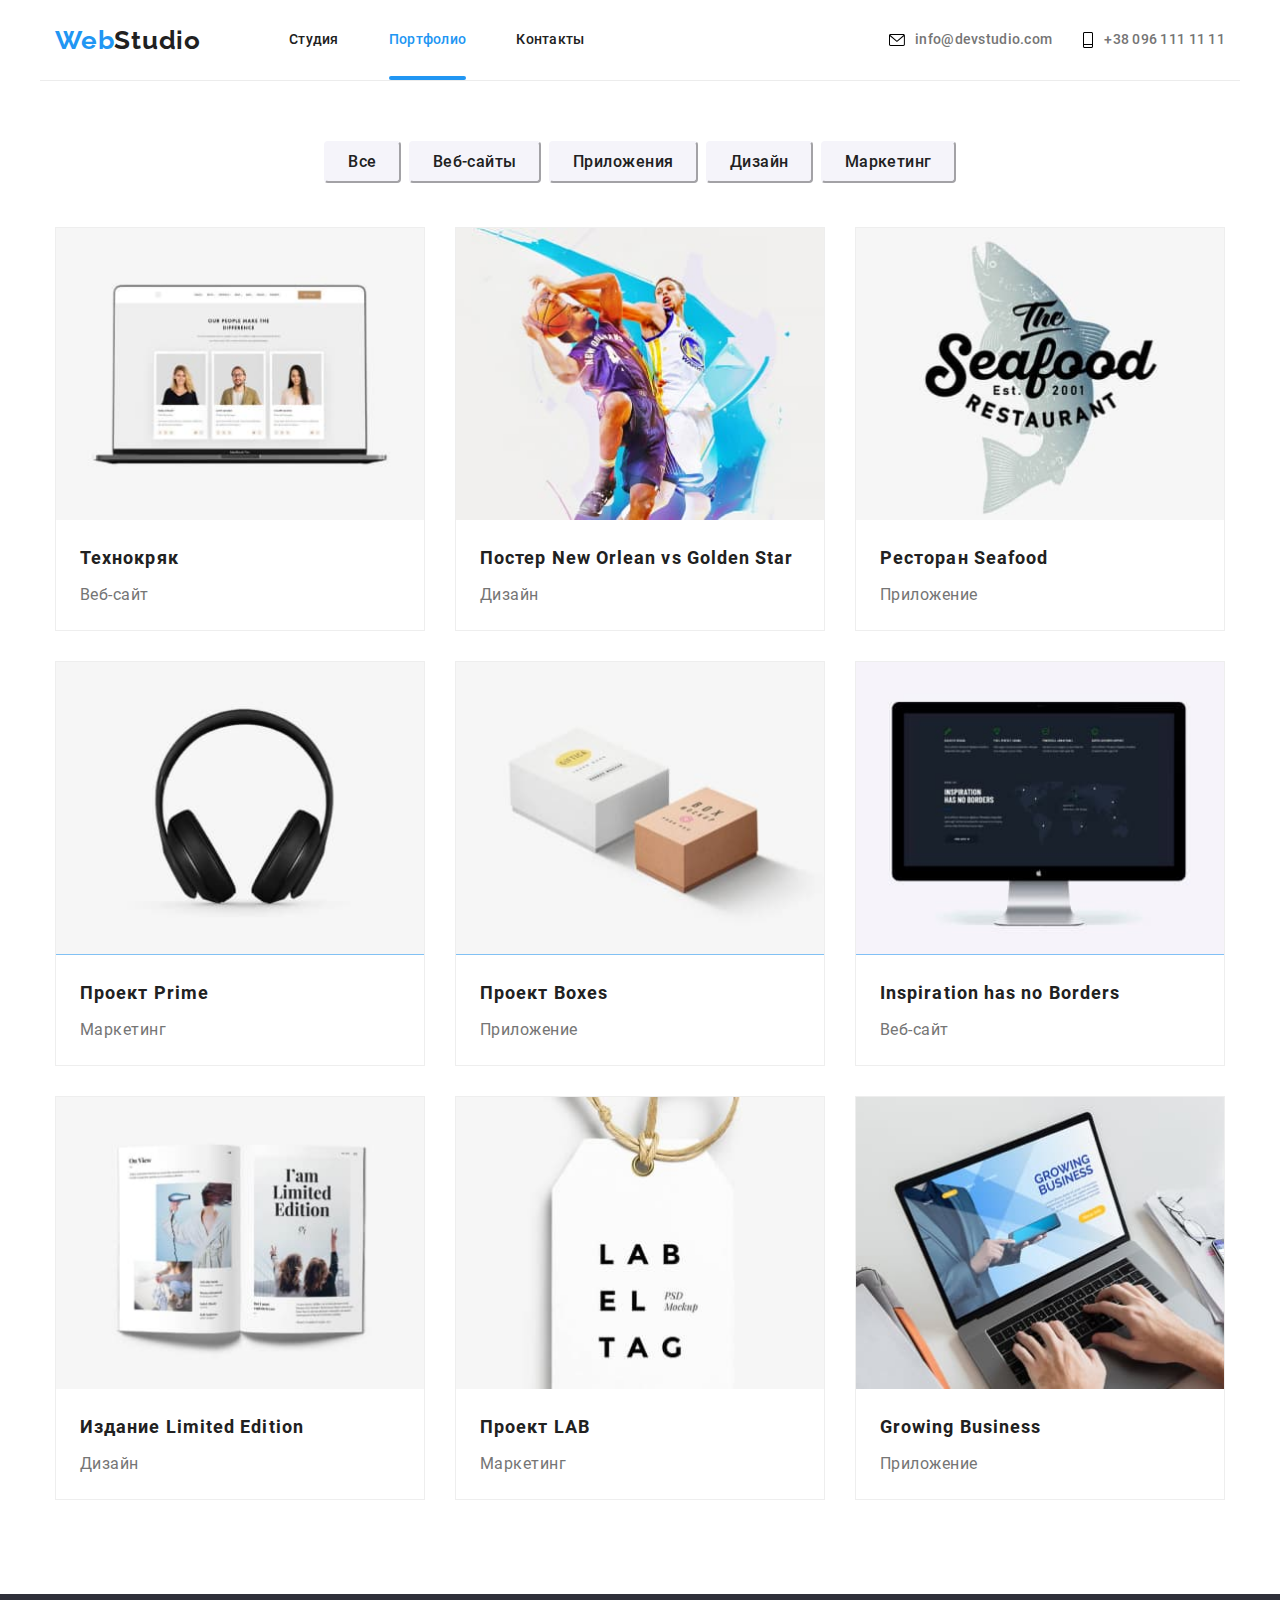
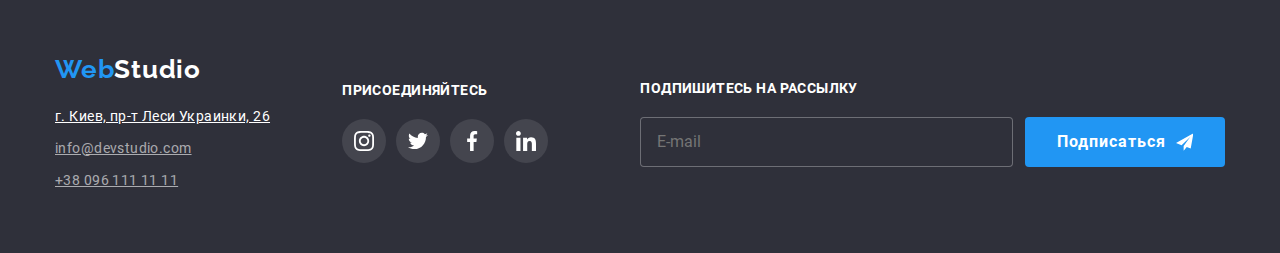
==== commit 71d15eab: "HW-8 for check" ====
--- a/portfolio.html
+++ b/portfolio.html
@@ -12,21 +12,23 @@
 
 <body>
     <!-- Header -->
-    <header class="page-header">
-        <div class="container navigation">
-            <a href="./index.html" class="logo">Web<span class="logo-header">Studio</span></a>
-            <button class="menu-button" type="button" aria-expanded="false" aria-controls="menu-container" data-menu-button>
-                <svg width="24" height="16" aria-label="Переключатель мобильного меню">
-                    <use class="icon-cross" href="./images/studio/sprite.svg#cross-icon"></use>
-                    <use class="icon-menu" href="./images/studio/sprite.svg#menu-icon"></use>
-                </svg>
-            </button>
-            <nav class="nav-container" id="menu-container" data-menu>
+    <header class="container page-header">
+        <a href="" class="logo">Web<span class="logo-header">Studio</span></a>
+        <button class="menu-button" type="button" aria-expanded="false" aria-controls="menu-container" data-menu-button>
+            <svg width="40" height="40" aria-label="Переключатель мобильного меню">
+                <use width="24" height="16" class="icon-cross" href="./images/studio/sprite.svg#cross-icon"></use>
+                <use width="19" height="19" class="icon-menu" href="./images/studio/sprite.svg#menu-icon"></use>
+            </svg>
+        </button>
+        <div class="menu-container" id="menu-container" data-menu>
+            <nav class="menu-nav">
                 <ul class="site-nav">
                     <li><a href="./index.html">Студия</a></li>
                     <li><a href="" class="link current">Портфолио</a></li>
                     <li><a href="">Контакты</a></li>
                 </ul>
+            </nav>
+            <address class="menu-contacts">
                 <ul class="auth-nav">
                     <li><a class="nav-link" href="mailto:info@devstudio.com"><svg class="nav-icon" width="16" height="12">
                                 <use href="./images/studio/sprite.svg#icon-envelope"></use>
@@ -35,8 +37,9 @@
                                 <use href="./images/studio/sprite.svg#icon-smartphone"></use>
                             </svg>+38 096 111 11 11</a></li>
                 </ul>
-            </nav>
-        </div>
+            </address>
+        </div>
+    
     </header>
 
     <main>
--- a/css/main.min.css
+++ b/css/main.min.css
@@ -1,2 +1,2 @@
-@font-face{font-family:'Roboto';font-style:normal;font-weight:400;src:url("../fonts/roboto/roboto-v20-latin_cyrillic-regular.eot");src:local("Roboto"),local("Roboto-Regular"),url("../fonts/roboto/roboto-v20-latin_cyrillic-regular.eot?#iefix") format("embedded-opentype"),url("../fonts/roboto/roboto-v20-latin_cyrillic-regular.woff2") format("woff2"),url("../fonts/roboto/roboto-v20-latin_cyrillic-regular.woff") format("woff"),url("../fonts/roboto/roboto-v20-latin_cyrillic-regular.ttf") format("truetype"),url("../fonts/roboto/roboto-v20-latin_cyrillic-regular.svg#Roboto") format("svg")}@font-face{font-family:'Roboto';font-style:normal;font-weight:500;src:url("../fonts/roboto/roboto-v20-latin_cyrillic-500.eot");src:local("Roboto Medium"),local("Roboto-Medium"),url("../fonts/roboto/roboto-v20-latin_cyrillic-500.eot?#iefix") format("embedded-opentype"),url("../fonts/roboto/roboto-v20-latin_cyrillic-500.woff2") format("woff2"),url("../fonts/roboto/roboto-v20-latin_cyrillic-500.woff") format("woff"),url("../fonts/roboto/roboto-v20-latin_cyrillic-500.ttf") format("truetype"),url("../fonts/roboto/roboto-v20-latin_cyrillic-500.svg#Roboto") format("svg")}@font-face{font-family:'Roboto';font-style:normal;font-weight:700;src:url("../fonts/roboto/roboto-v20-latin_cyrillic-700.eot");src:local("Roboto Bold"),local("Roboto-Bold"),url("../fonts/roboto/roboto-v20-latin_cyrillic-700.eot?#iefix") format("embedded-opentype"),url("../fonts/roboto/roboto-v20-latin_cyrillic-700.woff2") format("woff2"),url("../fonts/roboto/roboto-v20-latin_cyrillic-700.woff") format("woff"),url("../fonts/roboto/roboto-v20-latin_cyrillic-700.ttf") format("truetype"),url("../fonts/roboto/roboto-v20-latin_cyrillic-700.svg#Roboto") format("svg")}@font-face{font-family:'Roboto';font-style:normal;font-weight:900;src:url("../fonts/roboto/roboto-v20-latin_cyrillic-900.eot");src:local("Roboto Black"),local("Roboto-Black"),url("../fonts/roboto/roboto-v20-latin_cyrillic-900.eot?#iefix") format("embedded-opentype"),url("../fonts/roboto/roboto-v20-latin_cyrillic-900.woff2") format("woff2"),url("../fonts/roboto/roboto-v20-latin_cyrillic-900.woff") format("woff"),url("../fonts/roboto/roboto-v20-latin_cyrillic-900.ttf") format("truetype"),url("../fonts/roboto/roboto-v20-latin_cyrillic-900.svg#Roboto") format("svg")}.footer-btn,.hero-button,.modal-submit-btn{border-radius:4px;border:1px solid transparent;min-width:200px;padding:10px 32px;font-family:inherit;font-weight:700;font-size:16px;line-height:1.87;letter-spacing:0.06em;color:#fff;background-color:#2196f3;cursor:pointer;transition-property:all;transition-duration:250ms;transition-timing-function:cubic-bezier(0.4, 0, 0.2, 1)}html{box-sizing:border-box}*,*::before,*::after{box-sizing:inherit}body,header{margin:0px;font-family:'Roboto', sans-serif;font-style:normal;color:#757575;background-color:#fff}ul{list-style:none;padding:0px;margin:0px}h2,h3,p,li{padding:0px;margin:0px}.container{margin:0 auto;padding-left:15px;padding-right:15px}@media screen and (min-width: 480px){.container{width:480px}}@media screen and (min-width: 768px){.container{width:768px}}@media screen and (min-width: 1200px){.container{width:1200px}}.page-header{position:relative;background-color:#fff}.navigation{display:flex;align-items:center;padding:17px 23px 17px 15px;border-bottom:1px solid #ececec}.logo{display:block;margin-right:auto;font-family:'Raleway', sans-serif;font-weight:700;font-size:26px;line-height:1.19;letter-spacing:0.03em;text-decoration:none;color:#2196f3}.logo-header{color:#212121}.logo:hover,.logo-header:hover{cursor:pointer}.menu-button{display:block;top:22px;right:-23px;display:inline-flex;margin:0;padding:0;border:none;background-color:transparent}.menu-button .icon-cross{display:none}.menu-button.is-open .icon-cross{display:block}.menu-button.is-open .icon-menu{display:none}.menu-button:hover,.menu-button:focus{fill:#2196f3;outline:none}.nav-container{position:absolute;display:none;top:100%;left:0;width:100%;height:393px;text-align:center;background-color:#fff}.nav-container.is-open{display:block}.site-nav li{position:relative}.site-nav li:not(:last-child){margin-right:50px}.site-nav a{display:block;padding-top:32px;padding-bottom:32px;font-weight:500;font-size:14px;line-height:1.14;letter-spacing:0.02em;color:#212121;text-decoration:none;transition-property:all;transition-duration:250ms;transition-timing-function:cubic-bezier(0.4, 0, 0.2, 1)}.site-nav a:hover,.site-nav a:focus{color:#2196f3}.link.current{color:#2196f3}.current::after{content:'';display:block;position:absolute;bottom:0%;left:0%;width:100%;height:4px;background-color:#2196f3;border-radius:2px}.auth-nav li:not(:last-child){margin-right:50px}.nav-link{padding-top:32px;padding-bottom:32px;font-weight:500;font-size:14px;line-height:1.14;letter-spacing:0.02em;color:#757575;text-decoration:none;transition-property:all;transition-duration:250ms;transition-timing-function:cubic-bezier(0.4, 0, 0.2, 1)}.nav-link:hover,.nav-link:focus{color:#2196f3;cursor:pointer}.nav-icon{margin-right:10px;transition-property:all;transition-duration:250ms;transition-timing-function:cubic-bezier(0.4, 0, 0.2, 1)}.nav-link:hover .nav-icon,.nav-link:focus .nav-icon{fill:#2196f3;cursor:pointer}.footer{background-color:#2f303a;padding:60px 0px}.footer-container{text-align:center}@media screen and (min-width: 768px){.footer-container{display:flex;flex-wrap:wrap;justify-content:center;align-items:center}}@media screen and (min-width: 1200px){.footer-container{display:flex;justify-content:space-between;align-items:center}}@media screen and (min-width: 768px) and (max-width: 1199px){.footer-adress,.footer-sosials,.subscribe-section{flex-basis:calc(100% / 2)}}.footer-adress{text-align:center;margin-bottom:60px}.logo-footer{display:inline-block;margin-bottom:20px;font-family:'Raleway', sans-serif;font-weight:700;font-size:26px;line-height:1.19;letter-spacing:0.03em;text-decoration:none;color:#2196f3}.logo-footer-part{color:#fff}.address{display:block;margin-bottom:8px;font-weight:400;font-size:14px;font-style:normal;line-height:1.71;letter-spacing:0.03em;color:#fff;transition-property:all;transition-duration:250ms;transition-timing-function:cubic-bezier(0.4, 0, 0.2, 1)}.address:hover,.address:focus{color:#2196f3}.contacts li:not(:last-child){margin-bottom:8px}.contacts a{font-weight:400;font-size:14px;font-style:normal;line-height:1.71;letter-spacing:0.03em;color:rgba(255,255,255,0.6);transition-property:all;transition-duration:250ms;transition-timing-function:cubic-bezier(0.4, 0, 0.2, 1)}.contacts a:hover,.contacts a:focus{color:#2196f3}.footer-sosials{text-align:center;align-items:center;margin-bottom:60px}@media screen and (min-width: 1200px){.footer-adress,.footer-sosials{margin-bottom:0;flex-grow:1;text-align:start}}.footer-sosials h3,.subscribe{font-weight:700;font-size:14px;line-height:1.14;letter-spacing:0.03em;text-transform:uppercase;color:#fff;margin-bottom:20px}.footer-sosials-list{display:flex;justify-content:center}@media screen and (min-width: 1200px){.footer-sosials-list{justify-content:flex-start}}.footer-sosials-item:not(:last-child){margin-right:10px}.footer-sosials-link{display:flex;justify-content:center;width:44px;height:44px;border-radius:50%;background-color:rgba(255,255,255,0.1);align-items:center;transition-property:all;transition-duration:250ms;transition-timing-function:cubic-bezier(0.4, 0, 0.2, 1)}.footer-sosials-link:hover,.footer-sosials-link:focus{background-color:#2196f3}.footer-sosials-icon{fill:#fff}@media screen and (min-width: 1200px){.subscribe-section{flex-grow:2;padding-left:20px;text-align:start}}.subscribe{display:inline-block}.footer-form{text-align:center}@media screen and (min-width: 1200px){.footer-form{display:flex;align-items:center}}.footer-input{width:100%;padding-top:15px;padding-bottom:15px;padding-left:16px;margin-right:12px;border:1px solid rgba(255,255,255,0.3);border-radius:4px;color:rgba(255,255,255,0.6);background-color:#2f303a;margin-bottom:20px}@media screen and (min-width: 1200px){.footer-input{margin-bottom:0}}.footer-form-field input::placeholder{font-family:Roboto;font-size:16px;line-height:1.25;letter-spacing:0.03em;color:rgba(255,255,255,0.6)}.footer-btn{display:flex;align-items:center;margin-right:auto;margin-left:auto;border:none}.footer-btn:hover,.footer-btn:focus{color:#2196f3;background-color:#fff}.footer-btn-icon{fill:#fff;cursor:pointer;margin-left:10px;transition-property:fill;transition-duration:250ms;transition-timing-function:cubic-bezier(0.4, 0, 0.2, 1)}.footer-btn:hover .footer-btn-icon{fill:#2196f3;outline:transparent}.Hero{background-color:#2f303a;text-align:center}.hero-title{display:block;margin-top:0px;margin-bottom:30px;margin-right:auto;margin-left:auto;width:360px;font-style:normal;font-weight:900;font-size:26px;line-height:1.42;letter-spacing:0.06em;text-transform:uppercase;color:#fff}@media screen and (min-width: 1200px){.hero-title{font-size:44px;line-height:1.36;width:696px}}.hero-overlay{margin:0 auto;background-image:linear-gradient(to right, rgba(47,48,58,0.4), rgba(47,48,58,0.4)),url(../images/studio/hero_bg.jpg);padding-bottom:200px;padding-top:200px;background-repeat:no-repeat;background-position:center;background-size:cover}.hero-button:hover,.hero-button:focus{color:#2196f3;background-color:#fff}.backdrop{position:fixed;top:0;left:0;width:100%;height:100%;background-color:rgba(0,0,0,0.2);transition-duration:250ms;transition-timing-function:cubic-bezier(0.4, 0, 0.2, 1)}.backdrop.is-hidden{opacity:0;pointer-events:none}.modal{display:flex;flex-direction:column;align-items:center;position:absolute;top:50%;left:50%;transform:translate(-50%, -50%);outline:none;margin-left:auto;margin-right:auto;padding:40px;border-radius:4px;background-color:#fff;box-shadow:0px 1px 3px rgba(0,0,0,0.12),0px 1px 1px rgba(0,0,0,0.14),0px 2px 1px rgba(0,0,0,0.2);transition:transform 250ms}@media screen and (max-width: 1199px){.modal{min-width:450px}}.is-hidden .modal{transform:translate(-50%, 0%) scale(0.25)}.modal-close-btn{display:flex;justify-content:center;align-items:center;position:absolute;top:8px;right:8px;width:30px;height:30px;border-radius:50%;border:1px solid rgba(0,0,0,0.1);background-color:#fff}.modal-close-btn:hover .cross-btn{fill:#2196f3}.modal p{display:inline-block;font-weight:700;font-size:20px;line-height:1.15;text-align:center;letter-spacing:0.03em;color:#212121;margin-bottom:12px}.modal-form{display:flex;flex-direction:column;align-items:flex-start;width:100%;padding-top:18px}.modal-form-item{position:relative;margin-bottom:28px;width:100%}.modal-form-item:last-child{margin-bottom:20px}.modal-input-label{position:absolute;top:-18px;left:0;font-size:12px;line-height:1.17;letter-spacing:0.01em}.modal-input-container{position:relative;width:100%}.modal-input{width:100%;border:1px solid rgba(33,33,33,0.2);border-radius:4px;height:40px;padding-left:42px;transition-duration:250ms;transition-timing-function:cubic-bezier(0.4, 0, 0.2, 1)}.modal-input-icon{position:absolute;top:50%;left:15px;transform:translateY(-50%);transition-duration:250ms;transition-timing-function:cubic-bezier(0.4, 0, 0.2, 1)}.modal-textarea{resize:none;height:120px;width:100%;padding:12px 16px;border:1px solid rgba(33,33,33,0.2);border-radius:4px;transition-duration:250ms;transition-timing-function:cubic-bezier(0.4, 0, 0.2, 1)}.modal-textarea::placeholder{font-size:12px;line-height:14px;letter-spacing:0.01em;color:rgba(117,117,117,0.5)}.modal-input:hover,.modal-input:focus,.modal-textarea:hover,.modal-textarea:focus{outline:none;border:1px solid #2196f3;border-radius:4px}.modal-input:hover+.modal-input-icon,.modal-input:focus+.modal-input-icon{fill:#2196f3}.modal-checkbox{display:flex;align-items:center;font-size:12px;line-height:1.17;letter-spacing:0.03em}@media screen and (min-width: 1200px){.modal-checkbox{font-size:14px;line-height:1.71}}.modal-checkbox-input{position:absolute;width:1px;height:1px;margin:-1px;padding:0;overflow:hidden;border:0;clip:rect(0 0 0 0)}.modal-checkbox-icon{display:inline-block;width:16px;height:15px;border-radius:2px;border:1px solid #212121;margin-right:8px}.modal-checkbox-input:checked+.modal-checkbox-icon{border-color:#2196f3;background-color:#2196f3;background-image:url(../images/studio/checkbox-icon.svg);background-size:contain;background-origin:border-box}.modal-checkbox a{color:#2196f3;margin-left:5px}.modal-submit-btn{margin-top:30px;margin-left:auto;margin-right:auto}.modal-submit-btn:hover,.modal-submit-btn:focus{color:#2196f3;background-color:#fff;outline:none}.features{padding:60px 0}@media screen and (min-width: 1200px){.features{padding:94px 0}}.features-list{width:100%}@media screen and (min-width: 768px){.features-list{display:flex;flex-wrap:wrap;justify-content:space-between}}@media screen and (min-width: 1200px){.features-list{display:flex;justify-content:space-between}}.features-list-item{flex-basis:100%}.features-list-item h3{text-align:center;margin-bottom:10px;font-weight:700;font-size:14px;line-height:1.14;letter-spacing:0.03em;text-transform:uppercase;color:#212121}.features-list-item p{font-weight:400;font-size:14px;line-height:1.71;letter-spacing:0.03em;color:#757575}@media screen and (max-width: 767px){.features-list-item:not(:last-child){margin-bottom:30px}}@media screen and (min-width: 768px){.features-list-item{flex-basis:calc((100% - 2 * 30px) / 2)}}@media screen and (min-width: 1200px){.features-list-item{flex-basis:calc((100% - 4 * 30px) / 4)}}@media screen and (min-width: 768px) and (max-width: 1199px){.features-list-item:nth-child(odd){margin-right:30px}.features-list-item:nth-child(-n+2){margin-bottom:30px}}@media screen and (min-width: 1200px){.features-list-item:not(:last-child){margin-right:30px}.features-list-item{margin-bottom:0}}.features-list-item::before{display:block;content:'';height:120px;margin-bottom:30px;border-radius:4px;background-color:#f5f4fa;background-repeat:no-repeat;background-position:center}.features-list-item:nth-child(1)::before{background-image:url(../images/studio/antenna.svg)}.features-list-item:nth-child(2)::before{background-image:url(../images/studio/clock.svg)}.features-list-item:nth-child(3)::before{background-image:url(../images/studio/diagram.svg)}.features-list-item:nth-child(4)::before{background-image:url(../images/studio/astronaut.svg)}.what-we-do{padding-bottom:94px}@media screen and (max-width: 1199px){.what-we-do{display:none}}.what-we-do-title{margin-bottom:50px;font-weight:700;font-size:36px;line-height:1.167;text-align:center;letter-spacing:0.03em;color:#212121}.what-we-do-list{display:flex;flex-wrap:wrap}.what-we-do-list li{margin-right:30px;margin-bottom:30px;position:relative}.what-we-do-list li:nth-child(3n){margin-right:0}.what-we-do-list li:nth-last-child(-n+3){margin-bottom:0}.what-we-do-list img{display:block}.what-we-do-list p{position:absolute;bottom:0;left:0;width:100%;padding-top:27px;padding-bottom:27px;font-weight:700;font-size:14px;line-height:1.14;text-align:center;letter-spacing:0.03em;text-transform:uppercase;color:#fff;background-image:linear-gradient(to right, rgba(47,48,58,0.8), rgba(47,48,58,0.8))}.our-team{padding:60px 0px;background-color:#f5f4fa}@media screen and (min-width: 1200px){.our-team{padding:94px 0px}}.our-team .our-team-title{margin-bottom:30px;font-weight:700;font-size:28px;line-height:1.167;text-align:center;letter-spacing:0.03em;color:#212121}@media screen and (min-width: 1200px){.our-team .our-team-title{font-size:36px;margin-bottom:50px}}.our-team h3{margin-bottom:10px;font-weight:500;font-size:16px;line-height:1.188;text-align:center;letter-spacing:0.03em;color:#212121}.our-team p{margin-bottom:16px;font-weight:400;font-size:16px;line-height:1.188;text-align:center;letter-spacing:0.03em;color:#757575}@media screen and (min-width: 768px){.our-team-list{display:flex;flex-wrap:wrap;justify-content:space-between}}.our-team-item{margin-bottom:30px;padding-bottom:24px;background-color:#fff;box-shadow:0px 1px 3px rgba(0,0,0,0.12),0px 1px 1px rgba(0,0,0,0.14),0px 2px 1px rgba(0,0,0,0.2);border-radius:0px 0px 4px 4px}.our-team-item:last-child{margin-bottom:0}@media screen and (min-width: 768px){.our-team-item{flex-basis:calc((100% - 2 * 30px) / 2)}}@media screen and (min-width: 1200px){.our-team-item{flex-basis:calc((100% - 4 * 30px) / 4)}}@media screen and (min-width: 768px){.our-team-item:nth-child(2n+1){margin-right:30px}.our-team-item:nth-last-child(-n+2){margin-bottom:0}}@media screen and (min-width: 1200px){.our-team-item{margin-bottom:0}.our-team-item:not(:last-child){margin-right:30px}}.our-team-img{display:block;margin-bottom:30px;width:100%}.team-socials-list{display:flex;justify-content:center}.team-socials-item:not(:last-child){margin-right:10px}.team-sosials-link{display:flex;justify-content:center;width:44px;height:44px;border-radius:50%;fill:#afb1b8;background-color:#fff;align-items:center;transition-property:all;transition-duration:250ms;transition-timing-function:cubic-bezier(0.4, 0, 0.2, 1)}.team-sosials-icon{width:20px;height:20px;transition-property:all;transition-duration:250ms;transition-timing-function:cubic-bezier(0.4, 0, 0.2, 1)}.team-sosials-link:hover,.team-sosials-link:focus{background-color:#2196f3}.team-sosials-link:hover .team-sosials-icon,.team-sosials-link:focus .team-sosials-icon{fill:#fff}.customers-container{padding:60px 15px;text-align:center;align-items:center}@media screen and (min-width: 1200px){.customers-container{padding:94px 15px}}.customers-title{margin-bottom:30px;font-weight:700;font-size:28px;line-height:1.167;text-align:center;letter-spacing:0.03em;color:#212121}@media screen and (min-width: 1200px){.customers-title{font-size:36px;margin-bottom:50px}}.customers-list{display:flex;flex-wrap:wrap;justify-content:center;align-items:center;margin:-15px}.customers-list-item{margin:15px;flex-basis:calc((100% - 2 * 30px) / 2)}@media screen and (min-width: 768px){.customers-list-item{flex-basis:calc((100% - 3 * 30px) / 3)}}@media screen and (min-width: 1200px){.customers-list-item{flex-basis:calc((100% - 6 * 30px) / 6)}}.customers-list-link{display:block;align-items:center;width:100%;height:90px;border:1px solid #afb1b8;border-radius:4px;fill:#afb1b8;transition-property:all;transition-duration:250ms;transition-timing-function:cubic-bezier(0.4, 0, 0.2, 1)}.customers-list-link:hover,.customers-list-link:focus{fill:#2196f3;border-color:#2196f3}.customers-list-icon{width:inherit;height:inherit}.filter-list{display:flex;flex-wrap:wrap;justify-content:start;padding-top:60px;padding-bottom:40px;margin:-4px}@media screen and (min-width: 768px){.filter-list{justify-content:center}}.filter{padding:6px 22px;margin:4px;border-radius:4px;border-color:#f5f4fa;font-weight:500;font-size:16px;line-height:1.62;text-align:center;letter-spacing:0.03em;background-color:#f5f4fa;color:#212121;transition-property:all;transition-duration:250ms;transition-timing-function:cubic-bezier(0.4, 0, 0.2, 1)}.filter:hover,.filter:focus{outline:none;background-color:#2196f3;border-color:#2196f3;color:#fff}.projects-list{padding-bottom:60px}@media screen and (min-width: 768px){.projects-list{display:flex;flex-wrap:wrap;justify-content:space-between;margin:-15px}}.projects-list-item{margin-bottom:30px;padding-bottom:20px;width:100%;border:1px solid #eeeeee;box-sizing:border-box;transition-property:all;transition-duration:250ms;transition-timing-function:cubic-bezier(0.4, 0, 0.2, 1)}@media screen and (min-width: 768px){.projects-list-item{flex-basis:calc((100% - 2 * 30px) / 2);margin:15px}}@media screen and (min-width: 1200px){.projects-list-item{flex-basis:calc((100% - 3 * 30px) / 3)}}.projects-list-item:hover,.projects-list-item:focus{box-shadow:0px 1px 1px rgba(0,0,0,0.12),0px 4px 4px rgba(0,0,0,0.06),1px 4px 6px rgba(0,0,0,0.16)}.projects-list-link{text-decoration:none}.projects-content{padding-left:24px;padding-right:24px}.projects h3{margin-bottom:4px;font-weight:700;font-size:18px;line-height:2;letter-spacing:0.06em;color:#212121}.projects-list-link .project-type{font-weight:400;font-size:16px;line-height:1.87;letter-spacing:0.03em;color:#757575}.projects-img{display:block;width:100%}.projects-overlay{position:relative;overflow:hidden;margin-bottom:20px}.projects-overlay-text{display:flex;align-items:center;position:absolute;padding-left:24px;padding-right:24px;top:0;left:0;width:100%;height:100%;color:#fff;font-size:18px;line-height:1.56;background:rgba(33,150,243,0.9);transform:translatey(100%);transition-duration:250ms;transition-timing-function:cubic-bezier(0.4, 0, 0.2, 1)}.projects-list-link:hover .projects-overlay-text,.projects-list-link:focus .projects-overlay-text{transform:translatey(0)}
+@font-face{font-family:'Roboto';font-style:normal;font-weight:400;src:url("../fonts/roboto/roboto-v20-latin_cyrillic-regular.eot");src:local("Roboto"),local("Roboto-Regular"),url("../fonts/roboto/roboto-v20-latin_cyrillic-regular.eot?#iefix") format("embedded-opentype"),url("../fonts/roboto/roboto-v20-latin_cyrillic-regular.woff2") format("woff2"),url("../fonts/roboto/roboto-v20-latin_cyrillic-regular.woff") format("woff"),url("../fonts/roboto/roboto-v20-latin_cyrillic-regular.ttf") format("truetype"),url("../fonts/roboto/roboto-v20-latin_cyrillic-regular.svg#Roboto") format("svg")}@font-face{font-family:'Roboto';font-style:normal;font-weight:500;src:url("../fonts/roboto/roboto-v20-latin_cyrillic-500.eot");src:local("Roboto Medium"),local("Roboto-Medium"),url("../fonts/roboto/roboto-v20-latin_cyrillic-500.eot?#iefix") format("embedded-opentype"),url("../fonts/roboto/roboto-v20-latin_cyrillic-500.woff2") format("woff2"),url("../fonts/roboto/roboto-v20-latin_cyrillic-500.woff") format("woff"),url("../fonts/roboto/roboto-v20-latin_cyrillic-500.ttf") format("truetype"),url("../fonts/roboto/roboto-v20-latin_cyrillic-500.svg#Roboto") format("svg")}@font-face{font-family:'Roboto';font-style:normal;font-weight:700;src:url("../fonts/roboto/roboto-v20-latin_cyrillic-700.eot");src:local("Roboto Bold"),local("Roboto-Bold"),url("../fonts/roboto/roboto-v20-latin_cyrillic-700.eot?#iefix") format("embedded-opentype"),url("../fonts/roboto/roboto-v20-latin_cyrillic-700.woff2") format("woff2"),url("../fonts/roboto/roboto-v20-latin_cyrillic-700.woff") format("woff"),url("../fonts/roboto/roboto-v20-latin_cyrillic-700.ttf") format("truetype"),url("../fonts/roboto/roboto-v20-latin_cyrillic-700.svg#Roboto") format("svg")}@font-face{font-family:'Roboto';font-style:normal;font-weight:900;src:url("../fonts/roboto/roboto-v20-latin_cyrillic-900.eot");src:local("Roboto Black"),local("Roboto-Black"),url("../fonts/roboto/roboto-v20-latin_cyrillic-900.eot?#iefix") format("embedded-opentype"),url("../fonts/roboto/roboto-v20-latin_cyrillic-900.woff2") format("woff2"),url("../fonts/roboto/roboto-v20-latin_cyrillic-900.woff") format("woff"),url("../fonts/roboto/roboto-v20-latin_cyrillic-900.ttf") format("truetype"),url("../fonts/roboto/roboto-v20-latin_cyrillic-900.svg#Roboto") format("svg")}.footer-btn,.hero-button,.modal-submit-btn{border-radius:4px;border:1px solid transparent;min-width:200px;padding:10px 32px;font-family:inherit;font-weight:700;font-size:16px;line-height:1.87;letter-spacing:0.06em;color:#fff;background-color:#2196f3;cursor:pointer;transition-property:all;transition-duration:250ms;transition-timing-function:cubic-bezier(0.4, 0, 0.2, 1)}html{box-sizing:border-box}*,*::before,*::after{box-sizing:inherit}body,header{margin:0px;font-family:'Roboto', sans-serif;font-style:normal;color:#757575;background-color:#fff}ul{list-style:none;padding:0px;margin:0px}h2,h3,p,li{padding:0px;margin:0px}.container{margin:0 auto;padding-left:15px;padding-right:15px}@media screen and (min-width: 480px){.container{width:480px}}@media screen and (min-width: 768px){.container{width:768px}}@media screen and (min-width: 1200px){.container{width:1200px}}.page-header{position:relative;padding-top:16px;padding-bottom:16px;background-color:#fff;border-bottom:1px solid #ececec}@media screen and (min-width: 768px){.page-header{display:flex;justify-content:space-between;align-items:center;padding-top:0;padding-bottom:0}}.logo{display:block;align-items:center;font-family:'Raleway', sans-serif;font-weight:700;font-size:26px;line-height:1.19;letter-spacing:0.03em;text-decoration:none;color:#2196f3}.logo-header{color:#212121}.logo:hover,.logo-header:hover{cursor:pointer}.menu-button{position:absolute;display:block;top:22px;right:23px;display:inline-flex;margin:0;padding:0;border:none;background-color:transparent;transition-property:all;transition-duration:250ms;transition-timing-function:cubic-bezier(0.4, 0, 0.2, 1)}.menu-button .icon-cross{display:none}.menu-button.is-open .icon-cross{display:block}.menu-button.is-open .icon-menu{display:none}@media screen and (min-width: 768px){.menu-button{display:none}}.menu-button:hover,.menu-button:focus{fill:#2196f3;outline:none}.menu-container{text-align:center;background-color:#fff;z-index:5}@media screen and (max-width: 767px){.menu-container{display:none;position:absolute;padding:40px 0;top:100%;left:0;width:100%;border-top:1px solid #ececec}.menu-container.is-open{display:block}}@media screen and (min-width: 768px){.menu-container{display:flex;justify-content:space-between;width:100%}}.menu-nav{margin-bottom:40px}.site-nav{display:flex;flex-direction:column}.site-nav li{position:relative;margin-right:auto;margin-left:auto}.site-nav a{display:block;padding-top:20px;padding-bottom:20px;font-weight:500;font-size:18px;line-height:1.17;letter-spacing:0.02em;color:#212121;text-decoration:none;transition-property:all;transition-duration:250ms;transition-timing-function:cubic-bezier(0.4, 0, 0.2, 1)}.site-nav a:hover,.site-nav a:focus{color:#2196f3}.link.current{color:#2196f3}.current::after{content:'';display:block;position:absolute;bottom:0%;left:0%;width:100%;height:4px;background-color:#2196f3;border-radius:2px}.nav-link{display:inline-block;padding-top:8px;padding-bottom:8px;font-style:normal;font-weight:500;font-size:18px;line-height:1.17;letter-spacing:0.02em;color:#757575;text-decoration:none;transition-property:all;transition-duration:250ms;transition-timing-function:cubic-bezier(0.4, 0, 0.2, 1)}.nav-link:hover,.nav-link:focus{color:#2196f3;cursor:pointer}.nav-icon{margin-right:10px;transition-property:all;transition-duration:250ms;transition-timing-function:cubic-bezier(0.4, 0, 0.2, 1)}.nav-link:hover .nav-icon,.nav-link:focus .nav-icon{fill:#2196f3;cursor:pointer}@media screen and (min-width: 767px){.logo{margin-right:88px}.menu-nav{margin-bottom:0}.site-nav{display:flex;flex-direction:row;justify-content:space-between}.site-nav li:not(:last-child){margin-right:50px}.site-nav a{padding-top:32px;padding-bottom:32px;font-size:14px;line-height:1.14}.auth-nav{padding:12px 0;text-align:start}.nav-link{display:flex;align-items:center;font-size:12px;line-height:1.17;padding:5px 0}}@media screen and (min-width: 1200px){.auth-nav{display:flex;align-items:center;padding-top:0;padding-bottom:0}.auth-nav li:not(:last-child){margin-right:30px}.nav-link{font-size:14px;line-height:1.14;padding:32px 0}}.footer{background-color:#2f303a;padding:60px 0px}.footer-container{text-align:center}@media screen and (min-width: 768px){.footer-container{display:flex;flex-wrap:wrap;justify-content:center;align-items:center}}@media screen and (min-width: 1200px){.footer-container{display:flex;justify-content:space-between;align-items:center}}@media screen and (min-width: 768px) and (max-width: 1199px){.footer-adress,.footer-sosials,.subscribe-section{flex-basis:calc(100% / 2)}}.footer-adress{text-align:center;margin-bottom:60px}.logo-footer{display:inline-block;margin-bottom:20px;font-family:'Raleway', sans-serif;font-weight:700;font-size:26px;line-height:1.19;letter-spacing:0.03em;text-decoration:none;color:#2196f3}.logo-footer-part{color:#fff}.address{display:block;margin-bottom:8px;font-weight:400;font-size:14px;font-style:normal;line-height:1.71;letter-spacing:0.03em;color:#fff;transition-property:all;transition-duration:250ms;transition-timing-function:cubic-bezier(0.4, 0, 0.2, 1)}.address:hover,.address:focus{color:#2196f3}.contacts li:not(:last-child){margin-bottom:8px}.contacts a{font-weight:400;font-size:14px;font-style:normal;line-height:1.71;letter-spacing:0.03em;color:rgba(255,255,255,0.6);transition-property:all;transition-duration:250ms;transition-timing-function:cubic-bezier(0.4, 0, 0.2, 1)}.contacts a:hover,.contacts a:focus{color:#2196f3}.footer-sosials{text-align:center;align-items:center;margin-bottom:60px}@media screen and (min-width: 1200px){.footer-adress,.footer-sosials{margin-bottom:0;flex-grow:1;text-align:start}}.footer-sosials h3,.subscribe{font-weight:700;font-size:14px;line-height:1.14;letter-spacing:0.03em;text-transform:uppercase;color:#fff;margin-bottom:20px}.footer-sosials-list{display:flex;justify-content:center}@media screen and (min-width: 1200px){.footer-sosials-list{justify-content:flex-start}}.footer-sosials-item:not(:last-child){margin-right:10px}.footer-sosials-link{display:flex;justify-content:center;width:44px;height:44px;border-radius:50%;background-color:rgba(255,255,255,0.1);align-items:center;transition-property:all;transition-duration:250ms;transition-timing-function:cubic-bezier(0.4, 0, 0.2, 1)}.footer-sosials-link:hover,.footer-sosials-link:focus{background-color:#2196f3}.footer-sosials-icon{fill:#fff}@media screen and (min-width: 1200px){.subscribe-section{flex-grow:2;padding-left:20px;text-align:start}}.subscribe{display:inline-block}.footer-form{text-align:center}@media screen and (min-width: 1200px){.footer-form{display:flex;align-items:center}}.footer-input{width:100%;padding-top:15px;padding-bottom:15px;padding-left:16px;margin-right:12px;border:1px solid rgba(255,255,255,0.3);border-radius:4px;color:rgba(255,255,255,0.6);background-color:#2f303a;margin-bottom:20px}@media screen and (min-width: 1200px){.footer-input{margin-bottom:0}}.footer-form-field input::placeholder{font-family:Roboto;font-size:16px;line-height:1.25;letter-spacing:0.03em;color:rgba(255,255,255,0.6)}.footer-btn{display:flex;align-items:center;margin-right:auto;margin-left:auto;border:none}.footer-btn:hover,.footer-btn:focus{color:#2196f3;background-color:#fff}.footer-btn-icon{fill:#fff;cursor:pointer;margin-left:10px;transition-property:fill;transition-duration:250ms;transition-timing-function:cubic-bezier(0.4, 0, 0.2, 1)}.footer-btn:hover .footer-btn-icon{fill:#2196f3;outline:transparent}.Hero{background-color:#2f303a;text-align:center}.hero-title{display:block;margin-top:0px;margin-bottom:30px;margin-right:auto;margin-left:auto;width:360px;font-style:normal;font-weight:900;font-size:26px;line-height:1.42;letter-spacing:0.06em;text-transform:uppercase;color:#fff}@media screen and (min-width: 1200px){.hero-title{font-size:44px;line-height:1.36;width:696px}}.hero-overlay{margin:0 auto;padding-bottom:200px;padding-top:200px;max-width:1600px;background-image:linear-gradient(to right, rgba(47,48,58,0.4), rgba(47,48,58,0.4)),url(../images/studio/hero_bg.jpg);background-repeat:no-repeat;background-position:center;background-size:cover}.hero-button:hover,.hero-button:focus{color:#2196f3;background-color:#fff}.backdrop{position:fixed;top:0;left:0;width:100%;height:100%;background-color:rgba(0,0,0,0.2);z-index:10;overflow-y:scroll;transition-duration:250ms;transition-timing-function:cubic-bezier(0.4, 0, 0.2, 1)}.backdrop.is-hidden{opacity:0;pointer-events:none}.modal{display:flex;flex-direction:column;align-items:center;position:absolute;top:50%;left:50%;transform:translate(-50%, -50%);outline:none;margin-left:auto;margin-right:auto;padding:40px;border-radius:4px;background-color:#fff;box-shadow:0px 1px 3px rgba(0,0,0,0.12),0px 1px 1px rgba(0,0,0,0.14),0px 2px 1px rgba(0,0,0,0.2);transition:transform 250ms}@media screen and (max-width: 1199px){.modal{min-width:450px}}.is-hidden .modal{transform:translate(-50%, 0%) scale(0.25)}.modal-close-btn{display:flex;justify-content:center;align-items:center;position:absolute;top:8px;right:8px;width:30px;height:30px;border-radius:50%;border:1px solid rgba(0,0,0,0.1);background-color:#fff}.modal-close-btn:hover .cross-btn{fill:#2196f3}.modal p{display:inline-block;font-weight:700;font-size:20px;line-height:1.15;text-align:center;letter-spacing:0.03em;color:#212121;margin-bottom:12px}.modal-form{display:flex;flex-direction:column;align-items:flex-start;width:100%;padding-top:18px}.modal-form-item{position:relative;margin-bottom:28px;width:100%}.modal-form-item:last-child{margin-bottom:20px}.modal-input-label{position:absolute;top:-18px;left:0;font-size:12px;line-height:1.17;letter-spacing:0.01em}.modal-input-container{position:relative;width:100%}.modal-input{width:100%;border:1px solid rgba(33,33,33,0.2);border-radius:4px;height:40px;padding-left:42px;transition-duration:250ms;transition-timing-function:cubic-bezier(0.4, 0, 0.2, 1)}.modal-input-icon{position:absolute;top:50%;left:15px;transform:translateY(-50%);transition-duration:250ms;transition-timing-function:cubic-bezier(0.4, 0, 0.2, 1)}.modal-textarea{resize:none;height:120px;width:100%;padding:12px 16px;border:1px solid rgba(33,33,33,0.2);border-radius:4px;transition-duration:250ms;transition-timing-function:cubic-bezier(0.4, 0, 0.2, 1)}.modal-textarea::placeholder{font-size:12px;line-height:14px;letter-spacing:0.01em;color:rgba(117,117,117,0.5)}.modal-input:hover,.modal-input:focus,.modal-textarea:hover,.modal-textarea:focus{outline:none;border:1px solid #2196f3;border-radius:4px}.modal-input:hover+.modal-input-icon,.modal-input:focus+.modal-input-icon{fill:#2196f3}.modal-checkbox{display:flex;align-items:center;font-size:12px;line-height:1.17;letter-spacing:0.03em}@media screen and (min-width: 1200px){.modal-checkbox{font-size:14px;line-height:1.71}}.modal-checkbox-input{position:absolute;width:1px;height:1px;margin:-1px;padding:0;overflow:hidden;border:0;clip:rect(0 0 0 0)}.modal-checkbox-icon{display:inline-block;width:16px;height:15px;border-radius:2px;border:1px solid #212121;margin-right:8px}.modal-checkbox-input:checked+.modal-checkbox-icon{border-color:#2196f3;background-color:#2196f3;background-image:url(../images/studio/checkbox-icon.svg);background-size:contain;background-origin:border-box}.modal-checkbox a{color:#2196f3;margin-left:5px}.modal-submit-btn{margin-top:30px;margin-left:auto;margin-right:auto}.modal-submit-btn:hover,.modal-submit-btn:focus{color:#2196f3;background-color:#fff;outline:solid 1px #2196f3}.features-container{padding-top:60px;padding-bottom:60px}@media screen and (min-width: 1200px){.features-container{padding-top:94px;padding-bottom:94px}}@media screen and (min-width: 768px){.features-list{display:flex;flex-wrap:wrap;justify-content:space-between}}@media screen and (min-width: 1200px){.features-list{display:flex;justify-content:space-between}}.features-list-item{flex-basis:100%}.features-list-item h3{text-align:center;margin-bottom:10px;font-weight:700;font-size:14px;line-height:1.14;letter-spacing:0.03em;text-transform:uppercase;color:#212121}.features-list-item p{font-weight:400;font-size:14px;line-height:1.71;letter-spacing:0.03em;color:#757575}@media screen and (max-width: 767px){.features-list-item:not(:last-child){margin-bottom:30px}}@media screen and (min-width: 768px){.features-list-item{flex-basis:calc((100% - 2 * 30px) / 2)}}@media screen and (min-width: 1200px){.features-list-item{flex-basis:calc((100% - 4 * 30px) / 4)}}@media screen and (min-width: 768px){.features-list{margin:-15px}.features-list-item{margin:15px}}.features-list-item::before{display:block;content:'';height:120px;margin-bottom:30px;border-radius:4px;background-color:#f5f4fa;background-repeat:no-repeat;background-position:center}.features-list-item:nth-child(1)::before{background-image:url(../images/studio/antenna.svg)}.features-list-item:nth-child(2)::before{background-image:url(../images/studio/clock.svg)}.features-list-item:nth-child(3)::before{background-image:url(../images/studio/diagram.svg)}.features-list-item:nth-child(4)::before{background-image:url(../images/studio/astronaut.svg)}.what-we-do{padding-bottom:94px}@media screen and (max-width: 1199px){.what-we-do{display:none}}.what-we-do-title{margin-bottom:50px;font-weight:700;font-size:36px;line-height:1.167;text-align:center;letter-spacing:0.03em;color:#212121}.what-we-do-list{display:flex;flex-wrap:wrap}.what-we-do-list li{margin-right:30px;margin-bottom:30px;position:relative}.what-we-do-list li:nth-child(3n){margin-right:0}.what-we-do-list li:nth-last-child(-n+3){margin-bottom:0}.what-we-do-list img{display:block}.what-we-do-list p{position:absolute;bottom:0;left:0;width:100%;padding-top:27px;padding-bottom:27px;font-weight:700;font-size:14px;line-height:1.14;text-align:center;letter-spacing:0.03em;text-transform:uppercase;color:#fff;background-image:linear-gradient(to right, rgba(47,48,58,0.8), rgba(47,48,58,0.8))}.our-team{background-color:#f5f4fa}.our-team-container{padding-top:60px;padding-bottom:60px}@media screen and (min-width: 1200px){.our-team-container{padding-top:94px;padding-bottom:94px}}.our-team-title{margin-bottom:30px;font-weight:700;font-size:28px;line-height:1.167;text-align:center;letter-spacing:0.03em;color:#212121}@media screen and (min-width: 1200px){.our-team-title{font-size:36px;margin-bottom:50px}}@media screen and (min-width: 768px){.our-team-list{display:flex;flex-wrap:wrap;justify-content:space-between;margin:-15px}}.our-team-item{margin-bottom:30px;padding-bottom:24px;background-color:#fff;box-shadow:0px 1px 3px rgba(0,0,0,0.12),0px 1px 1px rgba(0,0,0,0.14),0px 2px 1px rgba(0,0,0,0.2);border-radius:0px 0px 4px 4px}@media screen and (max-width: 767px){.our-team-item:last-child{margin-bottom:0}}@media screen and (min-width: 768px){.our-team-item{margin:15px}}.our-team-item h3{margin-bottom:10px;font-weight:500;font-size:16px;line-height:1.188;text-align:center;letter-spacing:0.03em;color:#212121}.our-team-item p{margin-bottom:16px;font-weight:400;font-size:16px;line-height:1.188;text-align:center;letter-spacing:0.03em;color:#757575}@media screen and (min-width: 768px){.our-team-item{flex-basis:calc((100% - 2 * 30px) / 2)}}@media screen and (min-width: 1200px){.our-team-item{flex-basis:calc((100% - 4 * 30px) / 4)}}.our-team-img{display:block;margin-bottom:30px;width:100%}.team-socials-list{display:flex;justify-content:center}.team-socials-item:not(:last-child){margin-right:10px}.team-sosials-link{display:flex;justify-content:center;width:44px;height:44px;border-radius:50%;fill:#afb1b8;background-color:#fff;align-items:center;transition-property:all;transition-duration:250ms;transition-timing-function:cubic-bezier(0.4, 0, 0.2, 1)}.team-sosials-icon{width:20px;height:20px;transition-property:all;transition-duration:250ms;transition-timing-function:cubic-bezier(0.4, 0, 0.2, 1)}.team-sosials-link:hover,.team-sosials-link:focus{background-color:#2196f3}.team-sosials-link:hover .team-sosials-icon,.team-sosials-link:focus .team-sosials-icon{fill:#fff}.customers-container{padding-top:60px;padding-bottom:60px;text-align:center;align-items:center}@media screen and (min-width: 1200px){.customers-container{padding-top:94px;padding-bottom:94px}}.customers-title{margin-bottom:30px;font-weight:700;font-size:28px;line-height:1.167;text-align:center;letter-spacing:0.03em;color:#212121}@media screen and (min-width: 1200px){.customers-title{font-size:36px;margin-bottom:50px}}.customers-list{display:flex;flex-wrap:wrap;justify-content:center;align-items:center;margin:-15px}.customers-list-item{margin:15px;flex-basis:calc((100% - 2 * 30px) / 2)}@media screen and (min-width: 768px){.customers-list-item{flex-basis:calc((100% - 3 * 30px) / 3)}}@media screen and (min-width: 1200px){.customers-list-item{flex-basis:calc((100% - 6 * 30px) / 6)}}.customers-list-link{display:block;align-items:center;width:100%;height:90px;border:1px solid #afb1b8;border-radius:4px;fill:#afb1b8;transition-property:all;transition-duration:250ms;transition-timing-function:cubic-bezier(0.4, 0, 0.2, 1)}.customers-list-link:hover,.customers-list-link:focus{fill:#2196f3;border-color:#2196f3}.customers-list-icon{width:inherit;height:inherit}.filter-list{display:flex;flex-wrap:wrap;justify-content:start;padding-top:60px;padding-bottom:40px;margin:-4px}@media screen and (min-width: 768px){.filter-list{justify-content:center}}.filter{padding:6px 22px;margin:4px;border-radius:4px;border-color:#f5f4fa;font-weight:500;font-size:16px;line-height:1.62;text-align:center;letter-spacing:0.03em;background-color:#f5f4fa;color:#212121;transition-property:all;transition-duration:250ms;transition-timing-function:cubic-bezier(0.4, 0, 0.2, 1)}.filter:hover,.filter:focus{outline:none;background-color:#2196f3;border-color:#2196f3;color:#fff}.projects-list{padding-bottom:60px}@media screen and (min-width: 768px){.projects-list{display:flex;flex-wrap:wrap;justify-content:space-between;margin:-15px}}@media screen and (min-width: 1200px){.projects-list{padding-bottom:94px}}.projects-list-item{margin-bottom:30px;padding-bottom:20px;width:100%;border:1px solid #eeeeee;box-sizing:border-box;transition-property:all;transition-duration:250ms;transition-timing-function:cubic-bezier(0.4, 0, 0.2, 1)}@media screen and (min-width: 768px){.projects-list-item{flex-basis:calc((100% - 2 * 30px) / 2);margin:15px}}@media screen and (min-width: 1200px){.projects-list-item{flex-basis:calc((100% - 3 * 30px) / 3)}}.projects-list-item:hover,.projects-list-item:focus{box-shadow:0px 1px 1px rgba(0,0,0,0.12),0px 4px 4px rgba(0,0,0,0.06),1px 4px 6px rgba(0,0,0,0.16)}.projects-list-link{text-decoration:none}.projects-content{padding-left:24px;padding-right:24px}.projects h3{margin-bottom:4px;font-weight:700;font-size:18px;line-height:2;letter-spacing:0.06em;color:#212121}.projects-list-link .project-type{font-weight:400;font-size:16px;line-height:1.87;letter-spacing:0.03em;color:#757575}.projects-img{display:block;width:100%}.projects-overlay{position:relative;overflow:hidden;margin-bottom:20px}.projects-overlay-text{display:flex;align-items:center;position:absolute;padding-left:24px;padding-right:24px;top:0;left:0;width:100%;height:100%;color:#fff;font-size:18px;line-height:1.56;background:rgba(33,150,243,0.9);transform:translatey(100%);transition-duration:250ms;transition-timing-function:cubic-bezier(0.4, 0, 0.2, 1)}.projects-list-link:hover .projects-overlay-text,.projects-list-link:focus .projects-overlay-text{transform:translatey(0)}
 /*# sourceMappingURL=main.min.css.map */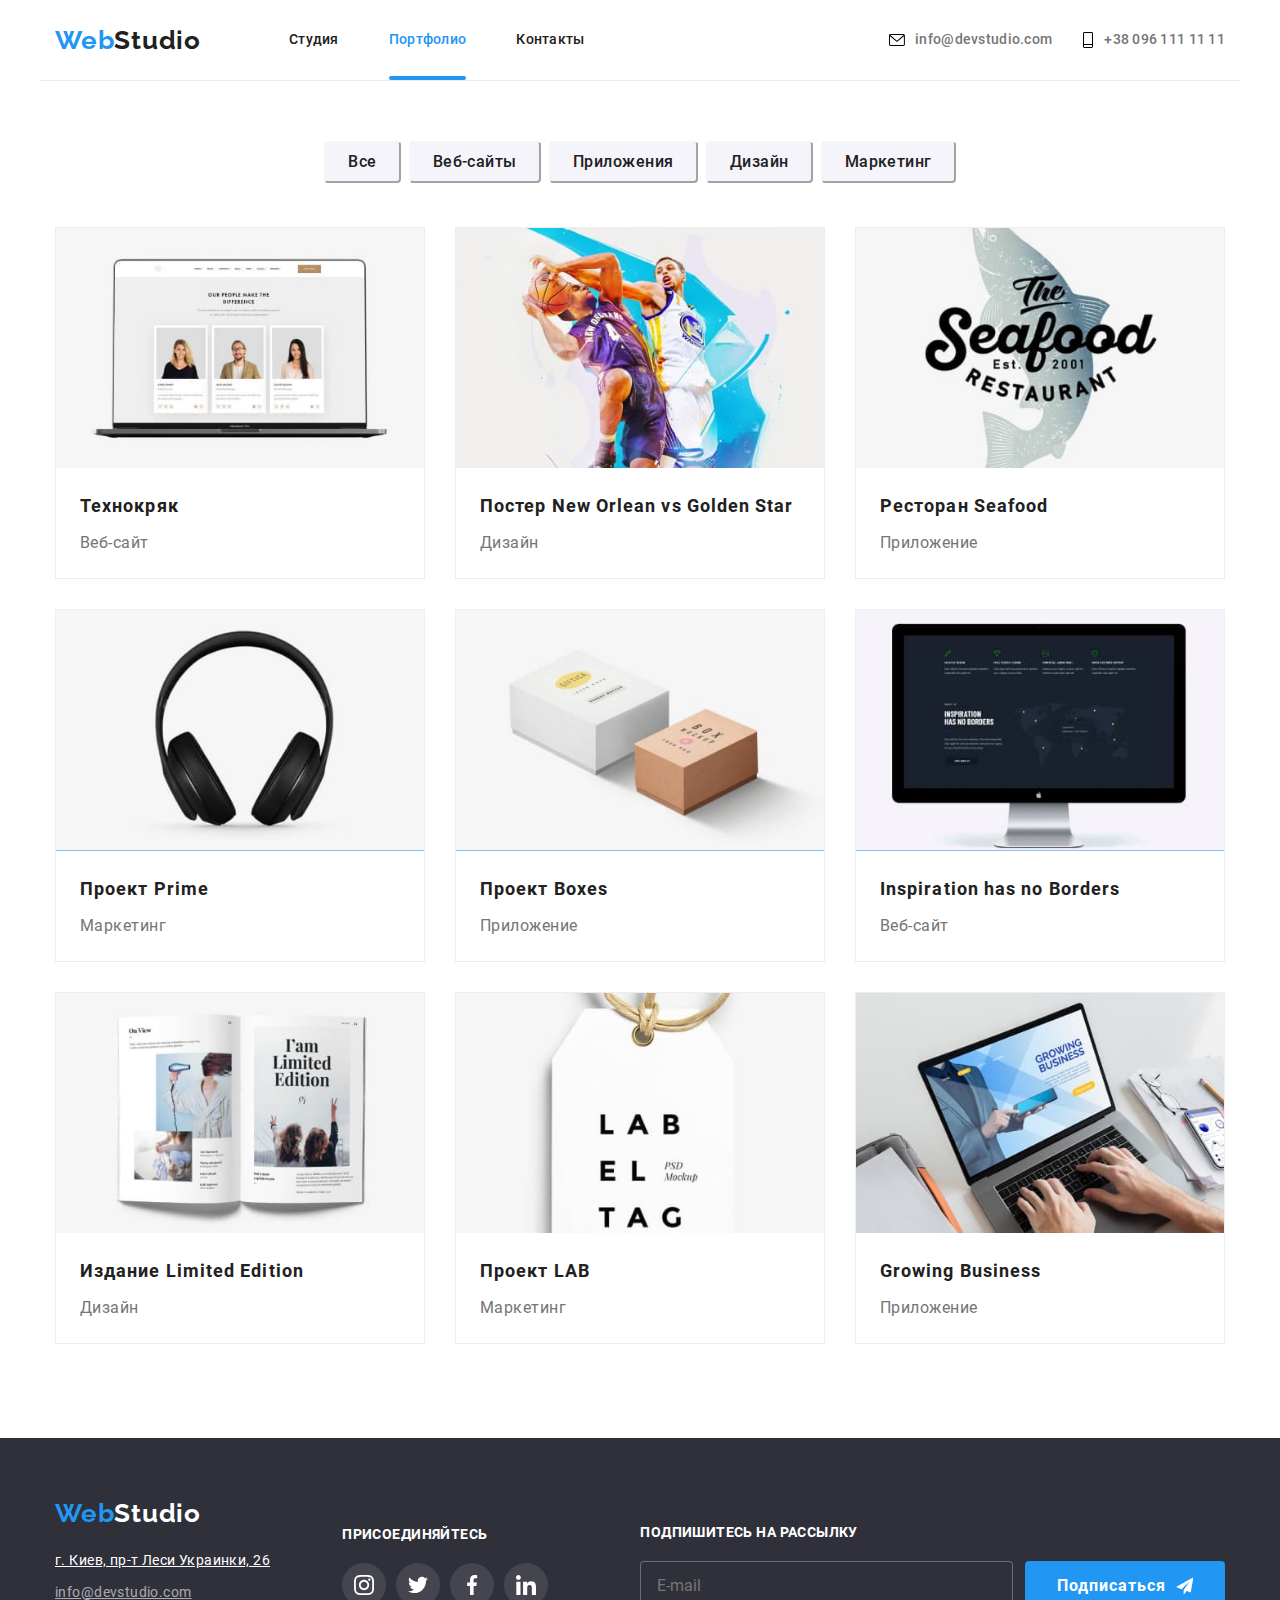
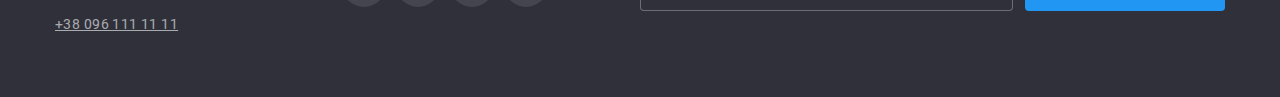
==== commit c3314e49: "HW-8-commit4" ====
--- a/portfolio.html
+++ b/portfolio.html
@@ -62,7 +62,19 @@
                <li class="projects-list-item">
                    <a class="projects-list-link" href="">
                         <div class="projects-overlay">
-                            <img class="projects-img" src="./images/Portfolio/tekhnokryak1.jpg" alt="Технокряк">
+                            <img class="projects-img" 
+                            srcset="
+                            ./images/Portfolio/p1-mobile450.jpg 450w,
+                            ./images/Portfolio/p1-mobile900.jpg 900w,
+                            ./images/Portfolio/p1-tablet354.jpg 354w,
+                            ./images/Portfolio/p1-tablet708.jpg 708w,
+                            ./images/Portfolio/p1-desk370.jpg 370w,
+                            ./images/Portfolio/p1-desk740.jpg 740w
+                            "
+
+                            src="./images/Portfolio/p1-mobile450.jpg" 
+                            alt="Project-1"
+                            sizes="(min-width: 1200px) 33vw, (min-width: 768px) 50vw, 100vw,"/>
                             <p class="projects-overlay-text">Технокряк это современная площадка распространения коронавируса. Компании используют эту платформу для цифрового
                             шпионажа и атак на защищённые сервера конкурентов.</p>
                         </div>
@@ -75,7 +87,15 @@
                <li class="projects-list-item">
                     <a class="projects-list-link" href="">
                         <div class="projects-overlay">
-                            <img class="projects-img" src="./images/Portfolio/poster.jpg" alt="Технокряк" >
+                            <img class="projects-img" srcset="
+                                ./images/Portfolio/p2-mobile450.jpg 450w,
+                                ./images/Portfolio/p2-mobile900.jpg 900w,
+                                ./images/Portfolio/p2-tablet354.jpg 354w,
+                                ./images/Portfolio/p2-tablet708.jpg 708w,
+                                ./images/Portfolio/p2-desk370.jpg 370w,
+                                ./images/Portfolio/p2-desk740.jpg 740w
+                                " src="./images/Portfolio/p2-mobile450.jpg" alt="Projec-2"
+                                sizes="(min-width: 1200px) 33vw, (min-width: 768px) 50vw, 100vw," />
                             <p class="projects-overlay-text">— Что общего между командой NBA и коробкой цветных карандашей?<br>
                             — Белые бесполезны!
                             </p>
@@ -89,7 +109,15 @@
                <li class="projects-list-item">
                     <a class="projects-list-link" href="">
                         <div class="projects-overlay">
-                            <img class="projects-img" src="./images/Portfolio/restorant.jpg" alt="Технокряк" >
+                            <img class="projects-img" srcset="
+                                ./images/Portfolio/p3-mobile450.jpg 450w,
+                                ./images/Portfolio/p3-mobile900.jpg 900w,
+                                ./images/Portfolio/p3-tablet354.jpg 354w,
+                                ./images/Portfolio/p3-tablet708.jpg 708w,
+                                ./images/Portfolio/p3-desk370.jpg 370w,
+                                ./images/Portfolio/p3-desk740.jpg 740w
+                                " src="./images/Portfolio/p3-mobile450" alt="Project-3"
+                                sizes="(min-width: 1200px) 33vw, (min-width: 768px) 50vw, 100vw," />
                             <p class="projects-overlay-text">Армянский ресторан русской кухни "Маленькая Италия"</p>
                         </div>
                         <div class="projects-content">
@@ -101,7 +129,15 @@
                <li class="projects-list-item">
                     <a class="projects-list-link" href="">
                         <div class="projects-overlay">
-                            <img class="projects-img" src="./images/Portfolio/prime.jpg" alt="Технокряк" >
+                            <img class="projects-img" srcset="
+                                ./images/Portfolio/p4-mobile450.jpg 450w,
+                                ./images/Portfolio/p4-mobile900.jpg 900w,
+                                ./images/Portfolio/p4-tablet354.jpg 354w,
+                                ./images/Portfolio/p4-tablet708.jpg 708w,
+                                ./images/Portfolio/p4-desk370.jpg 370w,
+                                ./images/Portfolio/p4-desk740.jpg 740w
+                                " src="./images/Portfolio/p4-mobile450" alt="Project-4"
+                                sizes="(min-width: 1200px) 33vw, (min-width: 768px) 50vw, 100vw," />
                             <p class="projects-overlay-text">Близорукий первым не здоровается. Близорукий в наушниках не здоровается вообще</p>
                         </div>
                         <div class="projects-content">
@@ -113,7 +149,15 @@
                <li class="projects-list-item">
                     <a class="projects-list-link" href="">
                         <div class="projects-overlay">
-                            <img class="projects-img" src="./images/Portfolio/boxes.jpg" alt="Технокряк" >
+                            <img class="projects-img" srcset="
+                                ./images/Portfolio/p5-mobile450.jpg 450w,
+                                ./images/Portfolio/p5-mobile900.jpg 900w,
+                                ./images/Portfolio/p5-tablet354.jpg 354w,
+                                ./images/Portfolio/p5-tablet708.jpg 708w,
+                                ./images/Portfolio/p5-desk370.jpg 370w,
+                                ./images/Portfolio/p5-desk740.jpg 740w
+                                " src="./images/Portfolio/p5-mobile450" alt="Project-5"
+                                sizes="(min-width: 1200px) 33vw, (min-width: 768px) 50vw, 100vw," />
                             <p class="projects-overlay-text">Почему в Эстонии молодые мамы меняют Памперсы у своих детей только раз в неделю?<br>— Потому что на упаковке написано "до
                             4—х кг"</p>
                         </div>
@@ -126,7 +170,15 @@
                <li class="projects-list-item">
                     <a class="projects-list-link" href="">
                         <div class="projects-overlay">
-                            <img class="projects-img" src="./images/Portfolio/inspiration.jpg" alt="Технокряк" >
+                            <img class="projects-img" srcset="
+                                ./images/Portfolio/p6-mobile450.jpg 450w,
+                                ./images/Portfolio/p6-mobile900.jpg 900w,
+                                ./images/Portfolio/p6-tablet354.jpg 354w,
+                                ./images/Portfolio/p6-tablet708.jpg 708w,
+                                ./images/Portfolio/p6-desk370.jpg 370w,
+                                ./images/Portfolio/p6-desk740.jpg 740w
+                                " src="./images/Portfolio/p6-mobile450" alt="Project-6"
+                                sizes="(min-width: 1200px) 33vw, (min-width: 768px) 50vw, 100vw," />
                             <p class="projects-overlay-text">Меня часто посещает вдохновение, других посетителей в палату не пускают</p>
                         </div>
                         <div class="projects-content">
@@ -138,7 +190,15 @@
                <li class="projects-list-item">
                     <a class="projects-list-link" href="">
                         <div class="projects-overlay">
-                            <img class="projects-img" src="./images/Portfolio/limited-edition.jpg" alt="Технокряк" >
+                            <img class="projects-img" srcset="
+                                ./images/Portfolio/p7-mobile450.jpg 450w,
+                                ./images/Portfolio/p7-mobile900.jpg 900w,
+                                ./images/Portfolio/p7-tablet354.jpg 354w,
+                                ./images/Portfolio/p7-tablet708.jpg 708w,
+                                ./images/Portfolio/p7-desk370.jpg 370w,
+                                ./images/Portfolio/p7-desk740.jpg 740w
+                                " src="./images/Portfolio/p7-mobile450" alt="Project-7"
+                                sizes="(min-width: 1200px) 33vw, (min-width: 768px) 50vw, 100vw," />
                             <p class="projects-overlay-text">Две самые короткие книги: "Путеводитель по арабской демократии" и "Все, что мужчины знают о женщинах"!</p>
                         </div>
                         <div class="projects-content">
@@ -150,7 +210,15 @@
                <li class="projects-list-item">
                     <a class="projects-list-link" href="">
                         <div class="projects-overlay">
-                            <img class="projects-img" src="./images/Portfolio/lab.jpg" alt="Технокряк" >
+                            <img class="projects-img" srcset="
+                                ./images/Portfolio/p8-mobile450.jpg 450w,
+                                ./images/Portfolio/p8-mobile900.jpg 900w,
+                                ./images/Portfolio/p8-tablet354.jpg 354w,
+                                ./images/Portfolio/p8-tablet708.jpg 708w,
+                                ./images/Portfolio/p8-desk370.jpg 370w,
+                                ./images/Portfolio/p8-desk740.jpg 740w
+                                " src="./images/Portfolio/p8-mobile450" alt="Project-9"
+                                sizes="(min-width: 1200px) 33vw, (min-width: 768px) 50vw, 100vw," />
                             <p class="projects-overlay-text">В лаборатории органической химии фраза "Что ты гонишь?" приобретает иной смысл.</p>
                         </div>
                         <div class="projects-content">
@@ -162,7 +230,15 @@
                <li class="projects-list-item">
                     <a class="projects-list-link" href="">
                         <div class="projects-overlay">
-                            <img class="projects-img" src="./images/Portfolio/growing-bussiness.jpg" alt="Технокряк" >
+                            <img class="projects-img" srcset="
+                                ./images/Portfolio/p9-mobile450.jpg 450w,
+                                ./images/Portfolio/p9-mobile900.jpg 900w,
+                                ./images/Portfolio/p9-tablet354.jpg 354w,
+                                ./images/Portfolio/p9-tablet708.jpg 708w,
+                                ./images/Portfolio/p9-desk370.jpg 370w,
+                                ./images/Portfolio/p9-desk740.jpg 740w
+                                " src="./images/Portfolio/p9-mobile450" alt="Project-9"
+                                sizes="(min-width: 1200px) 33vw, (min-width: 768px) 50vw, 100vw," />
                             <p class="projects-overlay-text">Бизнес приносил одни убытки и Николай ушел в бизнес-тренеры.</p>
                         </div>
                         <div class="projects-content">
--- a/css/main.min.css
+++ b/css/main.min.css
@@ -1,2 +1,2 @@
-@font-face{font-family:'Roboto';font-style:normal;font-weight:400;src:url("../fonts/roboto/roboto-v20-latin_cyrillic-regular.eot");src:local("Roboto"),local("Roboto-Regular"),url("../fonts/roboto/roboto-v20-latin_cyrillic-regular.eot?#iefix") format("embedded-opentype"),url("../fonts/roboto/roboto-v20-latin_cyrillic-regular.woff2") format("woff2"),url("../fonts/roboto/roboto-v20-latin_cyrillic-regular.woff") format("woff"),url("../fonts/roboto/roboto-v20-latin_cyrillic-regular.ttf") format("truetype"),url("../fonts/roboto/roboto-v20-latin_cyrillic-regular.svg#Roboto") format("svg")}@font-face{font-family:'Roboto';font-style:normal;font-weight:500;src:url("../fonts/roboto/roboto-v20-latin_cyrillic-500.eot");src:local("Roboto Medium"),local("Roboto-Medium"),url("../fonts/roboto/roboto-v20-latin_cyrillic-500.eot?#iefix") format("embedded-opentype"),url("../fonts/roboto/roboto-v20-latin_cyrillic-500.woff2") format("woff2"),url("../fonts/roboto/roboto-v20-latin_cyrillic-500.woff") format("woff"),url("../fonts/roboto/roboto-v20-latin_cyrillic-500.ttf") format("truetype"),url("../fonts/roboto/roboto-v20-latin_cyrillic-500.svg#Roboto") format("svg")}@font-face{font-family:'Roboto';font-style:normal;font-weight:700;src:url("../fonts/roboto/roboto-v20-latin_cyrillic-700.eot");src:local("Roboto Bold"),local("Roboto-Bold"),url("../fonts/roboto/roboto-v20-latin_cyrillic-700.eot?#iefix") format("embedded-opentype"),url("../fonts/roboto/roboto-v20-latin_cyrillic-700.woff2") format("woff2"),url("../fonts/roboto/roboto-v20-latin_cyrillic-700.woff") format("woff"),url("../fonts/roboto/roboto-v20-latin_cyrillic-700.ttf") format("truetype"),url("../fonts/roboto/roboto-v20-latin_cyrillic-700.svg#Roboto") format("svg")}@font-face{font-family:'Roboto';font-style:normal;font-weight:900;src:url("../fonts/roboto/roboto-v20-latin_cyrillic-900.eot");src:local("Roboto Black"),local("Roboto-Black"),url("../fonts/roboto/roboto-v20-latin_cyrillic-900.eot?#iefix") format("embedded-opentype"),url("../fonts/roboto/roboto-v20-latin_cyrillic-900.woff2") format("woff2"),url("../fonts/roboto/roboto-v20-latin_cyrillic-900.woff") format("woff"),url("../fonts/roboto/roboto-v20-latin_cyrillic-900.ttf") format("truetype"),url("../fonts/roboto/roboto-v20-latin_cyrillic-900.svg#Roboto") format("svg")}.footer-btn,.hero-button,.modal-submit-btn{border-radius:4px;border:1px solid transparent;min-width:200px;padding:10px 32px;font-family:inherit;font-weight:700;font-size:16px;line-height:1.87;letter-spacing:0.06em;color:#fff;background-color:#2196f3;cursor:pointer;transition-property:all;transition-duration:250ms;transition-timing-function:cubic-bezier(0.4, 0, 0.2, 1)}html{box-sizing:border-box}*,*::before,*::after{box-sizing:inherit}body,header{margin:0px;font-family:'Roboto', sans-serif;font-style:normal;color:#757575;background-color:#fff}ul{list-style:none;padding:0px;margin:0px}h2,h3,p,li{padding:0px;margin:0px}.container{margin:0 auto;padding-left:15px;padding-right:15px}@media screen and (min-width: 480px){.container{width:480px}}@media screen and (min-width: 768px){.container{width:768px}}@media screen and (min-width: 1200px){.container{width:1200px}}.page-header{position:relative;padding-top:16px;padding-bottom:16px;background-color:#fff;border-bottom:1px solid #ececec}@media screen and (min-width: 768px){.page-header{display:flex;justify-content:space-between;align-items:center;padding-top:0;padding-bottom:0}}.logo{display:block;align-items:center;font-family:'Raleway', sans-serif;font-weight:700;font-size:26px;line-height:1.19;letter-spacing:0.03em;text-decoration:none;color:#2196f3}.logo-header{color:#212121}.logo:hover,.logo-header:hover{cursor:pointer}.menu-button{position:absolute;display:block;top:22px;right:23px;display:inline-flex;margin:0;padding:0;border:none;background-color:transparent;transition-property:all;transition-duration:250ms;transition-timing-function:cubic-bezier(0.4, 0, 0.2, 1)}.menu-button .icon-cross{display:none}.menu-button.is-open .icon-cross{display:block}.menu-button.is-open .icon-menu{display:none}@media screen and (min-width: 768px){.menu-button{display:none}}.menu-button:hover,.menu-button:focus{fill:#2196f3;outline:none}.menu-container{text-align:center;background-color:#fff;z-index:5}@media screen and (max-width: 767px){.menu-container{display:none;position:absolute;padding:40px 0;top:100%;left:0;width:100%;border-top:1px solid #ececec}.menu-container.is-open{display:block}}@media screen and (min-width: 768px){.menu-container{display:flex;justify-content:space-between;width:100%}}.menu-nav{margin-bottom:40px}.site-nav{display:flex;flex-direction:column}.site-nav li{position:relative;margin-right:auto;margin-left:auto}.site-nav a{display:block;padding-top:20px;padding-bottom:20px;font-weight:500;font-size:18px;line-height:1.17;letter-spacing:0.02em;color:#212121;text-decoration:none;transition-property:all;transition-duration:250ms;transition-timing-function:cubic-bezier(0.4, 0, 0.2, 1)}.site-nav a:hover,.site-nav a:focus{color:#2196f3}.link.current{color:#2196f3}.current::after{content:'';display:block;position:absolute;bottom:0%;left:0%;width:100%;height:4px;background-color:#2196f3;border-radius:2px}.nav-link{display:inline-block;padding-top:8px;padding-bottom:8px;font-style:normal;font-weight:500;font-size:18px;line-height:1.17;letter-spacing:0.02em;color:#757575;text-decoration:none;transition-property:all;transition-duration:250ms;transition-timing-function:cubic-bezier(0.4, 0, 0.2, 1)}.nav-link:hover,.nav-link:focus{color:#2196f3;cursor:pointer}.nav-icon{margin-right:10px;transition-property:all;transition-duration:250ms;transition-timing-function:cubic-bezier(0.4, 0, 0.2, 1)}.nav-link:hover .nav-icon,.nav-link:focus .nav-icon{fill:#2196f3;cursor:pointer}@media screen and (min-width: 767px){.logo{margin-right:88px}.menu-nav{margin-bottom:0}.site-nav{display:flex;flex-direction:row;justify-content:space-between}.site-nav li:not(:last-child){margin-right:50px}.site-nav a{padding-top:32px;padding-bottom:32px;font-size:14px;line-height:1.14}.auth-nav{padding:12px 0;text-align:start}.nav-link{display:flex;align-items:center;font-size:12px;line-height:1.17;padding:5px 0}}@media screen and (min-width: 1200px){.auth-nav{display:flex;align-items:center;padding-top:0;padding-bottom:0}.auth-nav li:not(:last-child){margin-right:30px}.nav-link{font-size:14px;line-height:1.14;padding:32px 0}}.footer{background-color:#2f303a;padding:60px 0px}.footer-container{text-align:center}@media screen and (min-width: 768px){.footer-container{display:flex;flex-wrap:wrap;justify-content:center;align-items:center}}@media screen and (min-width: 1200px){.footer-container{display:flex;justify-content:space-between;align-items:center}}@media screen and (min-width: 768px) and (max-width: 1199px){.footer-adress,.footer-sosials,.subscribe-section{flex-basis:calc(100% / 2)}}.footer-adress{text-align:center;margin-bottom:60px}.logo-footer{display:inline-block;margin-bottom:20px;font-family:'Raleway', sans-serif;font-weight:700;font-size:26px;line-height:1.19;letter-spacing:0.03em;text-decoration:none;color:#2196f3}.logo-footer-part{color:#fff}.address{display:block;margin-bottom:8px;font-weight:400;font-size:14px;font-style:normal;line-height:1.71;letter-spacing:0.03em;color:#fff;transition-property:all;transition-duration:250ms;transition-timing-function:cubic-bezier(0.4, 0, 0.2, 1)}.address:hover,.address:focus{color:#2196f3}.contacts li:not(:last-child){margin-bottom:8px}.contacts a{font-weight:400;font-size:14px;font-style:normal;line-height:1.71;letter-spacing:0.03em;color:rgba(255,255,255,0.6);transition-property:all;transition-duration:250ms;transition-timing-function:cubic-bezier(0.4, 0, 0.2, 1)}.contacts a:hover,.contacts a:focus{color:#2196f3}.footer-sosials{text-align:center;align-items:center;margin-bottom:60px}@media screen and (min-width: 1200px){.footer-adress,.footer-sosials{margin-bottom:0;flex-grow:1;text-align:start}}.footer-sosials h3,.subscribe{font-weight:700;font-size:14px;line-height:1.14;letter-spacing:0.03em;text-transform:uppercase;color:#fff;margin-bottom:20px}.footer-sosials-list{display:flex;justify-content:center}@media screen and (min-width: 1200px){.footer-sosials-list{justify-content:flex-start}}.footer-sosials-item:not(:last-child){margin-right:10px}.footer-sosials-link{display:flex;justify-content:center;width:44px;height:44px;border-radius:50%;background-color:rgba(255,255,255,0.1);align-items:center;transition-property:all;transition-duration:250ms;transition-timing-function:cubic-bezier(0.4, 0, 0.2, 1)}.footer-sosials-link:hover,.footer-sosials-link:focus{background-color:#2196f3}.footer-sosials-icon{fill:#fff}@media screen and (min-width: 1200px){.subscribe-section{flex-grow:2;padding-left:20px;text-align:start}}.subscribe{display:inline-block}.footer-form{text-align:center}@media screen and (min-width: 1200px){.footer-form{display:flex;align-items:center}}.footer-input{width:100%;padding-top:15px;padding-bottom:15px;padding-left:16px;margin-right:12px;border:1px solid rgba(255,255,255,0.3);border-radius:4px;color:rgba(255,255,255,0.6);background-color:#2f303a;margin-bottom:20px}@media screen and (min-width: 1200px){.footer-input{margin-bottom:0}}.footer-form-field input::placeholder{font-family:Roboto;font-size:16px;line-height:1.25;letter-spacing:0.03em;color:rgba(255,255,255,0.6)}.footer-btn{display:flex;align-items:center;margin-right:auto;margin-left:auto;border:none}.footer-btn:hover,.footer-btn:focus{color:#2196f3;background-color:#fff}.footer-btn-icon{fill:#fff;cursor:pointer;margin-left:10px;transition-property:fill;transition-duration:250ms;transition-timing-function:cubic-bezier(0.4, 0, 0.2, 1)}.footer-btn:hover .footer-btn-icon{fill:#2196f3;outline:transparent}.Hero{background-color:#2f303a;text-align:center}.hero-title{display:block;margin-top:0px;margin-bottom:30px;margin-right:auto;margin-left:auto;width:360px;font-style:normal;font-weight:900;font-size:26px;line-height:1.42;letter-spacing:0.06em;text-transform:uppercase;color:#fff}@media screen and (min-width: 1200px){.hero-title{font-size:44px;line-height:1.36;width:696px}}.hero-overlay{margin:0 auto;padding-bottom:200px;padding-top:200px;max-width:1600px;background-image:linear-gradient(to right, rgba(47,48,58,0.4), rgba(47,48,58,0.4)),url(../images/studio/hero_bg.jpg);background-repeat:no-repeat;background-position:center;background-size:cover}.hero-button:hover,.hero-button:focus{color:#2196f3;background-color:#fff}.backdrop{position:fixed;top:0;left:0;width:100%;height:100%;background-color:rgba(0,0,0,0.2);z-index:10;overflow-y:scroll;transition-duration:250ms;transition-timing-function:cubic-bezier(0.4, 0, 0.2, 1)}.backdrop.is-hidden{opacity:0;pointer-events:none}.modal{display:flex;flex-direction:column;align-items:center;position:absolute;top:50%;left:50%;transform:translate(-50%, -50%);outline:none;margin-left:auto;margin-right:auto;padding:40px;border-radius:4px;background-color:#fff;box-shadow:0px 1px 3px rgba(0,0,0,0.12),0px 1px 1px rgba(0,0,0,0.14),0px 2px 1px rgba(0,0,0,0.2);transition:transform 250ms}@media screen and (max-width: 1199px){.modal{min-width:450px}}.is-hidden .modal{transform:translate(-50%, 0%) scale(0.25)}.modal-close-btn{display:flex;justify-content:center;align-items:center;position:absolute;top:8px;right:8px;width:30px;height:30px;border-radius:50%;border:1px solid rgba(0,0,0,0.1);background-color:#fff}.modal-close-btn:hover .cross-btn{fill:#2196f3}.modal p{display:inline-block;font-weight:700;font-size:20px;line-height:1.15;text-align:center;letter-spacing:0.03em;color:#212121;margin-bottom:12px}.modal-form{display:flex;flex-direction:column;align-items:flex-start;width:100%;padding-top:18px}.modal-form-item{position:relative;margin-bottom:28px;width:100%}.modal-form-item:last-child{margin-bottom:20px}.modal-input-label{position:absolute;top:-18px;left:0;font-size:12px;line-height:1.17;letter-spacing:0.01em}.modal-input-container{position:relative;width:100%}.modal-input{width:100%;border:1px solid rgba(33,33,33,0.2);border-radius:4px;height:40px;padding-left:42px;transition-duration:250ms;transition-timing-function:cubic-bezier(0.4, 0, 0.2, 1)}.modal-input-icon{position:absolute;top:50%;left:15px;transform:translateY(-50%);transition-duration:250ms;transition-timing-function:cubic-bezier(0.4, 0, 0.2, 1)}.modal-textarea{resize:none;height:120px;width:100%;padding:12px 16px;border:1px solid rgba(33,33,33,0.2);border-radius:4px;transition-duration:250ms;transition-timing-function:cubic-bezier(0.4, 0, 0.2, 1)}.modal-textarea::placeholder{font-size:12px;line-height:14px;letter-spacing:0.01em;color:rgba(117,117,117,0.5)}.modal-input:hover,.modal-input:focus,.modal-textarea:hover,.modal-textarea:focus{outline:none;border:1px solid #2196f3;border-radius:4px}.modal-input:hover+.modal-input-icon,.modal-input:focus+.modal-input-icon{fill:#2196f3}.modal-checkbox{display:flex;align-items:center;font-size:12px;line-height:1.17;letter-spacing:0.03em}@media screen and (min-width: 1200px){.modal-checkbox{font-size:14px;line-height:1.71}}.modal-checkbox-input{position:absolute;width:1px;height:1px;margin:-1px;padding:0;overflow:hidden;border:0;clip:rect(0 0 0 0)}.modal-checkbox-icon{display:inline-block;width:16px;height:15px;border-radius:2px;border:1px solid #212121;margin-right:8px}.modal-checkbox-input:checked+.modal-checkbox-icon{border-color:#2196f3;background-color:#2196f3;background-image:url(../images/studio/checkbox-icon.svg);background-size:contain;background-origin:border-box}.modal-checkbox a{color:#2196f3;margin-left:5px}.modal-submit-btn{margin-top:30px;margin-left:auto;margin-right:auto}.modal-submit-btn:hover,.modal-submit-btn:focus{color:#2196f3;background-color:#fff;outline:solid 1px #2196f3}.features-container{padding-top:60px;padding-bottom:60px}@media screen and (min-width: 1200px){.features-container{padding-top:94px;padding-bottom:94px}}@media screen and (min-width: 768px){.features-list{display:flex;flex-wrap:wrap;justify-content:space-between}}@media screen and (min-width: 1200px){.features-list{display:flex;justify-content:space-between}}.features-list-item{flex-basis:100%}.features-list-item h3{text-align:center;margin-bottom:10px;font-weight:700;font-size:14px;line-height:1.14;letter-spacing:0.03em;text-transform:uppercase;color:#212121}.features-list-item p{font-weight:400;font-size:14px;line-height:1.71;letter-spacing:0.03em;color:#757575}@media screen and (max-width: 767px){.features-list-item:not(:last-child){margin-bottom:30px}}@media screen and (min-width: 768px){.features-list-item{flex-basis:calc((100% - 2 * 30px) / 2)}}@media screen and (min-width: 1200px){.features-list-item{flex-basis:calc((100% - 4 * 30px) / 4)}}@media screen and (min-width: 768px){.features-list{margin:-15px}.features-list-item{margin:15px}}.features-list-item::before{display:block;content:'';height:120px;margin-bottom:30px;border-radius:4px;background-color:#f5f4fa;background-repeat:no-repeat;background-position:center}.features-list-item:nth-child(1)::before{background-image:url(../images/studio/antenna.svg)}.features-list-item:nth-child(2)::before{background-image:url(../images/studio/clock.svg)}.features-list-item:nth-child(3)::before{background-image:url(../images/studio/diagram.svg)}.features-list-item:nth-child(4)::before{background-image:url(../images/studio/astronaut.svg)}.what-we-do{padding-bottom:94px}@media screen and (max-width: 1199px){.what-we-do{display:none}}.what-we-do-title{margin-bottom:50px;font-weight:700;font-size:36px;line-height:1.167;text-align:center;letter-spacing:0.03em;color:#212121}.what-we-do-list{display:flex;flex-wrap:wrap}.what-we-do-list li{margin-right:30px;margin-bottom:30px;position:relative}.what-we-do-list li:nth-child(3n){margin-right:0}.what-we-do-list li:nth-last-child(-n+3){margin-bottom:0}.what-we-do-list img{display:block}.what-we-do-list p{position:absolute;bottom:0;left:0;width:100%;padding-top:27px;padding-bottom:27px;font-weight:700;font-size:14px;line-height:1.14;text-align:center;letter-spacing:0.03em;text-transform:uppercase;color:#fff;background-image:linear-gradient(to right, rgba(47,48,58,0.8), rgba(47,48,58,0.8))}.our-team{background-color:#f5f4fa}.our-team-container{padding-top:60px;padding-bottom:60px}@media screen and (min-width: 1200px){.our-team-container{padding-top:94px;padding-bottom:94px}}.our-team-title{margin-bottom:30px;font-weight:700;font-size:28px;line-height:1.167;text-align:center;letter-spacing:0.03em;color:#212121}@media screen and (min-width: 1200px){.our-team-title{font-size:36px;margin-bottom:50px}}@media screen and (min-width: 768px){.our-team-list{display:flex;flex-wrap:wrap;justify-content:space-between;margin:-15px}}.our-team-item{margin-bottom:30px;padding-bottom:24px;background-color:#fff;box-shadow:0px 1px 3px rgba(0,0,0,0.12),0px 1px 1px rgba(0,0,0,0.14),0px 2px 1px rgba(0,0,0,0.2);border-radius:0px 0px 4px 4px}@media screen and (max-width: 767px){.our-team-item:last-child{margin-bottom:0}}@media screen and (min-width: 768px){.our-team-item{margin:15px}}.our-team-item h3{margin-bottom:10px;font-weight:500;font-size:16px;line-height:1.188;text-align:center;letter-spacing:0.03em;color:#212121}.our-team-item p{margin-bottom:16px;font-weight:400;font-size:16px;line-height:1.188;text-align:center;letter-spacing:0.03em;color:#757575}@media screen and (min-width: 768px){.our-team-item{flex-basis:calc((100% - 2 * 30px) / 2)}}@media screen and (min-width: 1200px){.our-team-item{flex-basis:calc((100% - 4 * 30px) / 4)}}.our-team-img{display:block;margin-bottom:30px;width:100%}.team-socials-list{display:flex;justify-content:center}.team-socials-item:not(:last-child){margin-right:10px}.team-sosials-link{display:flex;justify-content:center;width:44px;height:44px;border-radius:50%;fill:#afb1b8;background-color:#fff;align-items:center;transition-property:all;transition-duration:250ms;transition-timing-function:cubic-bezier(0.4, 0, 0.2, 1)}.team-sosials-icon{width:20px;height:20px;transition-property:all;transition-duration:250ms;transition-timing-function:cubic-bezier(0.4, 0, 0.2, 1)}.team-sosials-link:hover,.team-sosials-link:focus{background-color:#2196f3}.team-sosials-link:hover .team-sosials-icon,.team-sosials-link:focus .team-sosials-icon{fill:#fff}.customers-container{padding-top:60px;padding-bottom:60px;text-align:center;align-items:center}@media screen and (min-width: 1200px){.customers-container{padding-top:94px;padding-bottom:94px}}.customers-title{margin-bottom:30px;font-weight:700;font-size:28px;line-height:1.167;text-align:center;letter-spacing:0.03em;color:#212121}@media screen and (min-width: 1200px){.customers-title{font-size:36px;margin-bottom:50px}}.customers-list{display:flex;flex-wrap:wrap;justify-content:center;align-items:center;margin:-15px}.customers-list-item{margin:15px;flex-basis:calc((100% - 2 * 30px) / 2)}@media screen and (min-width: 768px){.customers-list-item{flex-basis:calc((100% - 3 * 30px) / 3)}}@media screen and (min-width: 1200px){.customers-list-item{flex-basis:calc((100% - 6 * 30px) / 6)}}.customers-list-link{display:block;align-items:center;width:100%;height:90px;border:1px solid #afb1b8;border-radius:4px;fill:#afb1b8;transition-property:all;transition-duration:250ms;transition-timing-function:cubic-bezier(0.4, 0, 0.2, 1)}.customers-list-link:hover,.customers-list-link:focus{fill:#2196f3;border-color:#2196f3}.customers-list-icon{width:inherit;height:inherit}.filter-list{display:flex;flex-wrap:wrap;justify-content:start;padding-top:60px;padding-bottom:40px;margin:-4px}@media screen and (min-width: 768px){.filter-list{justify-content:center}}.filter{padding:6px 22px;margin:4px;border-radius:4px;border-color:#f5f4fa;font-weight:500;font-size:16px;line-height:1.62;text-align:center;letter-spacing:0.03em;background-color:#f5f4fa;color:#212121;transition-property:all;transition-duration:250ms;transition-timing-function:cubic-bezier(0.4, 0, 0.2, 1)}.filter:hover,.filter:focus{outline:none;background-color:#2196f3;border-color:#2196f3;color:#fff}.projects-list{padding-bottom:60px}@media screen and (min-width: 768px){.projects-list{display:flex;flex-wrap:wrap;justify-content:space-between;margin:-15px}}@media screen and (min-width: 1200px){.projects-list{padding-bottom:94px}}.projects-list-item{margin-bottom:30px;padding-bottom:20px;width:100%;border:1px solid #eeeeee;box-sizing:border-box;transition-property:all;transition-duration:250ms;transition-timing-function:cubic-bezier(0.4, 0, 0.2, 1)}@media screen and (min-width: 768px){.projects-list-item{flex-basis:calc((100% - 2 * 30px) / 2);margin:15px}}@media screen and (min-width: 1200px){.projects-list-item{flex-basis:calc((100% - 3 * 30px) / 3)}}.projects-list-item:hover,.projects-list-item:focus{box-shadow:0px 1px 1px rgba(0,0,0,0.12),0px 4px 4px rgba(0,0,0,0.06),1px 4px 6px rgba(0,0,0,0.16)}.projects-list-link{text-decoration:none}.projects-content{padding-left:24px;padding-right:24px}.projects h3{margin-bottom:4px;font-weight:700;font-size:18px;line-height:2;letter-spacing:0.06em;color:#212121}.projects-list-link .project-type{font-weight:400;font-size:16px;line-height:1.87;letter-spacing:0.03em;color:#757575}.projects-img{display:block;width:100%}.projects-overlay{position:relative;overflow:hidden;margin-bottom:20px}.projects-overlay-text{display:flex;align-items:center;position:absolute;padding-left:24px;padding-right:24px;top:0;left:0;width:100%;height:100%;color:#fff;font-size:18px;line-height:1.56;background:rgba(33,150,243,0.9);transform:translatey(100%);transition-duration:250ms;transition-timing-function:cubic-bezier(0.4, 0, 0.2, 1)}.projects-list-link:hover .projects-overlay-text,.projects-list-link:focus .projects-overlay-text{transform:translatey(0)}
+@font-face{font-family:'Roboto';font-style:normal;font-weight:400;src:url("../fonts/roboto/roboto-v20-latin_cyrillic-regular.eot");src:local("Roboto"),local("Roboto-Regular"),url("../fonts/roboto/roboto-v20-latin_cyrillic-regular.eot?#iefix") format("embedded-opentype"),url("../fonts/roboto/roboto-v20-latin_cyrillic-regular.woff2") format("woff2"),url("../fonts/roboto/roboto-v20-latin_cyrillic-regular.woff") format("woff"),url("../fonts/roboto/roboto-v20-latin_cyrillic-regular.ttf") format("truetype"),url("../fonts/roboto/roboto-v20-latin_cyrillic-regular.svg#Roboto") format("svg")}@font-face{font-family:'Roboto';font-style:normal;font-weight:500;src:url("../fonts/roboto/roboto-v20-latin_cyrillic-500.eot");src:local("Roboto Medium"),local("Roboto-Medium"),url("../fonts/roboto/roboto-v20-latin_cyrillic-500.eot?#iefix") format("embedded-opentype"),url("../fonts/roboto/roboto-v20-latin_cyrillic-500.woff2") format("woff2"),url("../fonts/roboto/roboto-v20-latin_cyrillic-500.woff") format("woff"),url("../fonts/roboto/roboto-v20-latin_cyrillic-500.ttf") format("truetype"),url("../fonts/roboto/roboto-v20-latin_cyrillic-500.svg#Roboto") format("svg")}@font-face{font-family:'Roboto';font-style:normal;font-weight:700;src:url("../fonts/roboto/roboto-v20-latin_cyrillic-700.eot");src:local("Roboto Bold"),local("Roboto-Bold"),url("../fonts/roboto/roboto-v20-latin_cyrillic-700.eot?#iefix") format("embedded-opentype"),url("../fonts/roboto/roboto-v20-latin_cyrillic-700.woff2") format("woff2"),url("../fonts/roboto/roboto-v20-latin_cyrillic-700.woff") format("woff"),url("../fonts/roboto/roboto-v20-latin_cyrillic-700.ttf") format("truetype"),url("../fonts/roboto/roboto-v20-latin_cyrillic-700.svg#Roboto") format("svg")}@font-face{font-family:'Roboto';font-style:normal;font-weight:900;src:url("../fonts/roboto/roboto-v20-latin_cyrillic-900.eot");src:local("Roboto Black"),local("Roboto-Black"),url("../fonts/roboto/roboto-v20-latin_cyrillic-900.eot?#iefix") format("embedded-opentype"),url("../fonts/roboto/roboto-v20-latin_cyrillic-900.woff2") format("woff2"),url("../fonts/roboto/roboto-v20-latin_cyrillic-900.woff") format("woff"),url("../fonts/roboto/roboto-v20-latin_cyrillic-900.ttf") format("truetype"),url("../fonts/roboto/roboto-v20-latin_cyrillic-900.svg#Roboto") format("svg")}.footer-btn,.hero-button,.modal-submit-btn{border-radius:4px;border:1px solid transparent;min-width:200px;padding:10px 32px;font-family:inherit;font-weight:700;font-size:16px;line-height:1.87;letter-spacing:0.06em;color:#fff;background-color:#2196f3;cursor:pointer;transition-property:all;transition-duration:250ms;transition-timing-function:cubic-bezier(0.4, 0, 0.2, 1)}html{box-sizing:border-box}*,*::before,*::after{box-sizing:inherit}body,header{margin:0px;font-family:'Roboto', sans-serif;font-style:normal;color:#757575;background-color:#fff}ul{list-style:none;padding:0px;margin:0px}h2,h3,p,li{padding:0px;margin:0px}.container{margin:0 auto;padding-left:15px;padding-right:15px}@media screen and (min-width: 480px){.container{width:480px}}@media screen and (min-width: 768px){.container{width:768px}}@media screen and (min-width: 1200px){.container{width:1200px}}.page-header{position:relative;padding-top:16px;padding-bottom:16px;background-color:#fff;border-bottom:1px solid #ececec}@media screen and (min-width: 768px){.page-header{display:flex;justify-content:space-between;align-items:center;padding-top:0;padding-bottom:0}}.logo{display:block;align-items:center;font-family:'Raleway', sans-serif;font-weight:700;font-size:26px;line-height:1.19;letter-spacing:0.03em;text-decoration:none;color:#2196f3}.logo-header{color:#212121}.logo:hover,.logo-header:hover{cursor:pointer}.menu-button{position:absolute;display:block;top:22px;right:23px;display:inline-flex;margin:0;padding:0;border:none;background-color:transparent;transition-property:all;transition-duration:250ms;transition-timing-function:cubic-bezier(0.4, 0, 0.2, 1)}.menu-button .icon-cross{display:none}.menu-button.is-open .icon-cross{display:block}.menu-button.is-open .icon-menu{display:none}@media screen and (min-width: 768px){.menu-button{display:none}}.menu-button:hover,.menu-button:focus{fill:#2196f3;outline:none}.menu-container{text-align:center;background-color:#fff;z-index:5}@media screen and (max-width: 767px){.menu-container{display:none;position:absolute;padding:40px 0;top:100%;left:0;width:100%;border-top:1px solid #ececec}.menu-container.is-open{display:block}}@media screen and (min-width: 768px){.menu-container{display:flex;justify-content:space-between;width:100%}}.menu-nav{margin-bottom:40px}.site-nav{display:flex;flex-direction:column;align-items:center}.site-nav li{position:relative}.site-nav a{display:block;padding-top:20px;padding-bottom:20px;font-weight:500;font-size:18px;line-height:1.17;letter-spacing:0.02em;color:#212121;text-decoration:none;transition-property:all;transition-duration:250ms;transition-timing-function:cubic-bezier(0.4, 0, 0.2, 1)}.site-nav a:hover,.site-nav a:focus{color:#2196f3}.link.current{color:#2196f3}.current::after{content:'';display:block;position:absolute;bottom:0%;left:0%;width:100%;height:4px;background-color:#2196f3;border-radius:2px}.nav-link{display:inline-block;padding-top:8px;padding-bottom:8px;font-style:normal;font-weight:500;font-size:18px;line-height:1.17;letter-spacing:0.02em;color:#757575;text-decoration:none;transition-property:all;transition-duration:250ms;transition-timing-function:cubic-bezier(0.4, 0, 0.2, 1)}.nav-link:hover,.nav-link:focus{color:#2196f3;cursor:pointer}.nav-icon{margin-right:10px;transition-property:all;transition-duration:250ms;transition-timing-function:cubic-bezier(0.4, 0, 0.2, 1)}.nav-link:hover .nav-icon,.nav-link:focus .nav-icon{fill:#2196f3;cursor:pointer}@media screen and (min-width: 767px){.logo{margin-right:88px}.menu-nav{margin-bottom:0}.site-nav{display:flex;flex-direction:row;justify-content:space-between}.site-nav li:not(:last-child){margin-right:50px}.site-nav a{padding-top:32px;padding-bottom:32px;font-size:14px;line-height:1.14}.auth-nav{padding:12px 0;text-align:start}.nav-link{display:flex;align-items:center;font-size:12px;line-height:1.17;padding:5px 0}}@media screen and (min-width: 1200px){.auth-nav{display:flex;align-items:center;padding-top:0;padding-bottom:0}.auth-nav li:not(:last-child){margin-right:30px}.nav-link{font-size:14px;line-height:1.14;padding:32px 0}}.footer{background-color:#2f303a;padding:60px 0px}.footer-container{text-align:center}@media screen and (min-width: 768px){.footer-container{display:flex;flex-wrap:wrap;justify-content:center;align-items:center}}@media screen and (min-width: 1200px){.footer-container{display:flex;justify-content:space-between;align-items:center}}@media screen and (min-width: 768px) and (max-width: 1199px){.footer-adress,.footer-sosials,.subscribe-section{flex-basis:calc(100% / 2)}}.footer-adress{text-align:center;margin-bottom:60px}.logo-footer{display:inline-block;margin-bottom:20px;font-family:'Raleway', sans-serif;font-weight:700;font-size:26px;line-height:1.19;letter-spacing:0.03em;text-decoration:none;color:#2196f3}.logo-footer-part{color:#fff}.address{display:block;margin-bottom:8px;font-weight:400;font-size:14px;font-style:normal;line-height:1.71;letter-spacing:0.03em;color:#fff;transition-property:all;transition-duration:250ms;transition-timing-function:cubic-bezier(0.4, 0, 0.2, 1)}.address:hover,.address:focus{color:#2196f3}.contacts li:not(:last-child){margin-bottom:8px}.contacts a{font-weight:400;font-size:14px;font-style:normal;line-height:1.71;letter-spacing:0.03em;color:rgba(255,255,255,0.6);transition-property:all;transition-duration:250ms;transition-timing-function:cubic-bezier(0.4, 0, 0.2, 1)}.contacts a:hover,.contacts a:focus{color:#2196f3}.footer-sosials{text-align:center;align-items:center;margin-bottom:60px}@media screen and (min-width: 1200px){.footer-adress,.footer-sosials{margin-bottom:0;flex-grow:1;text-align:start}}.footer-sosials h3,.subscribe{font-weight:700;font-size:14px;line-height:1.14;letter-spacing:0.03em;text-transform:uppercase;color:#fff;margin-bottom:20px}.footer-sosials-list{display:flex;justify-content:center}@media screen and (min-width: 1200px){.footer-sosials-list{justify-content:flex-start}}.footer-sosials-item:not(:last-child){margin-right:10px}.footer-sosials-link{display:flex;justify-content:center;width:44px;height:44px;border-radius:50%;background-color:rgba(255,255,255,0.1);align-items:center;transition-property:all;transition-duration:250ms;transition-timing-function:cubic-bezier(0.4, 0, 0.2, 1)}.footer-sosials-link:hover,.footer-sosials-link:focus{background-color:#2196f3}.footer-sosials-icon{fill:#fff}@media screen and (min-width: 1200px){.subscribe-section{flex-grow:2;padding-left:20px;text-align:start}}.subscribe{display:inline-block}.footer-form{text-align:center}@media screen and (min-width: 1200px){.footer-form{display:flex;align-items:center}}.footer-input{width:100%;padding-top:15px;padding-bottom:15px;padding-left:16px;margin-right:12px;border:1px solid rgba(255,255,255,0.3);border-radius:4px;color:rgba(255,255,255,0.6);background-color:#2f303a;margin-bottom:20px}@media screen and (min-width: 1200px){.footer-input{margin-bottom:0}}.footer-form-field input::placeholder{font-family:Roboto;font-size:16px;line-height:1.25;letter-spacing:0.03em;color:rgba(255,255,255,0.6)}.footer-btn{display:flex;align-items:center;margin-right:auto;margin-left:auto;border:none}.footer-btn:hover,.footer-btn:focus{color:#2196f3;background-color:#fff}.footer-btn-icon{fill:#fff;cursor:pointer;margin-left:10px;transition-property:fill;transition-duration:250ms;transition-timing-function:cubic-bezier(0.4, 0, 0.2, 1)}.footer-btn:hover .footer-btn-icon{fill:#2196f3;outline:transparent}.Hero{background-color:#2f303a;text-align:center}.hero-overlay{margin:0 auto;padding-bottom:200px;padding-top:200px;max-width:1600px;background-image:linear-gradient(to right, rgba(47,48,58,0.4), rgba(47,48,58,0.4)),url(../images/studio/hero-480.jpg);background-repeat:no-repeat;background-position:center;background-size:cover}@media screen and (min-device-pixel-ratio: 2), screen and (min-resolution: 192dpi), screen and (min-resolution: 2dppx){.hero-overlay{background-image:linear-gradient(to right, rgba(47,48,58,0.4), rgba(47,48,58,0.4)),url(../images/studio/hero-480@2x.jpg)}}@media screen and (min-width: 480px){.hero-overlay{background-image:linear-gradient(to right, rgba(47,48,58,0.4), rgba(47,48,58,0.4)),url(../images/studio/hero-768.jpg)}}@media screen and (min-width: 480px) and (min-device-pixel-ratio: 2), screen and (min-width: 480px) and (min-resolution: 192dpi), screen and (min-width: 480px) and (min-resolution: 2dppx){.hero-overlay{background-image:linear-gradient(to right, rgba(47,48,58,0.4), rgba(47,48,58,0.4)),url(../images/studio/hero-768@2x.jpg)}}@media screen and (min-width: 1050px){.hero-overlay{background-image:linear-gradient(to right, rgba(47,48,58,0.4), rgba(47,48,58,0.4)),url(../images/studio/hero-1600.jpg)}}@media screen and (min-width: 1050px) and (min-device-pixel-ratio: 2), screen and (min-width: 1050px) and (min-resolution: 192dpi), screen and (min-width: 1050px) and (min-resolution: 2dppx){.hero-overlay{background-image:linear-gradient(to right, rgba(47,48,58,0.4), rgba(47,48,58,0.4)),url(../images/studio/hero-1600@2x.jpg)}}.hero-title{display:block;margin-top:0px;margin-bottom:30px;margin-right:auto;margin-left:auto;font-style:normal;font-weight:900;font-size:26px;line-height:1.42;letter-spacing:0.06em;text-transform:uppercase;color:#fff}@media screen and (max-width: 1199px){.hero-title{max-width:360px}}@media screen and (min-width: 1200px){.hero-title{font-size:44px;line-height:1.36;width:696px}}.hero-button:hover,.hero-button:focus{color:#2196f3;background-color:#fff}.backdrop{display:block;position:fixed;top:0;left:0;width:100%;height:100%;background-color:rgba(0,0,0,0.2);z-index:10;overflow-y:scroll;transition-duration:250ms;transition-timing-function:cubic-bezier(0.4, 0, 0.2, 1)}.backdrop.is-hidden{opacity:0;pointer-events:none}.modal{display:flex;flex-direction:column;align-items:center;position:absolute;top:50%;left:50%;transform:translate(-50%, -50%);margin-left:auto;margin-right:auto;padding:40px;outline:none;border-radius:4px;background-color:#fff;box-shadow:0px 1px 3px rgba(0,0,0,0.12),0px 1px 1px rgba(0,0,0,0.14),0px 2px 1px rgba(0,0,0,0.2);transition:transform 250ms}@media screen and (min-width: 480px){.modal{width:450px}}@media screen and (min-width: 1200px){.modal{width:528px}}.is-hidden .modal{transform:translate(-50%, 0%) scale(0.25)}.modal-close-btn{display:flex;justify-content:center;align-items:center;position:absolute;top:8px;right:8px;width:30px;height:30px;border-radius:50%;border:1px solid rgba(0,0,0,0.1);background-color:#fff}.modal-close-btn:hover .cross-btn{fill:#2196f3}.modal p{display:inline-block;font-weight:700;font-size:20px;line-height:1.15;text-align:center;letter-spacing:0.03em;color:#212121;margin-bottom:12px}.modal-form{display:flex;flex-direction:column;align-items:flex-start;width:100%;padding-top:18px}.modal-form-item{position:relative;margin-bottom:28px;width:100%}.modal-form-item:last-child{margin-bottom:20px}.modal-input-label{position:absolute;top:-18px;left:0;font-size:12px;line-height:1.17;letter-spacing:0.01em}.modal-input-container{position:relative;width:100%}.modal-input{width:100%;border:1px solid rgba(33,33,33,0.2);border-radius:4px;height:40px;padding-left:42px;transition-duration:250ms;transition-timing-function:cubic-bezier(0.4, 0, 0.2, 1)}.modal-input-icon{position:absolute;top:50%;left:15px;transform:translateY(-50%);transition-duration:250ms;transition-timing-function:cubic-bezier(0.4, 0, 0.2, 1)}.modal-textarea{resize:none;height:120px;width:100%;padding:12px 16px;border:1px solid rgba(33,33,33,0.2);border-radius:4px;transition-duration:250ms;transition-timing-function:cubic-bezier(0.4, 0, 0.2, 1)}.modal-textarea::placeholder{font-size:12px;line-height:14px;letter-spacing:0.01em;color:rgba(117,117,117,0.5)}.modal-input:hover,.modal-input:focus,.modal-textarea:hover,.modal-textarea:focus{outline:none;border:1px solid #2196f3;border-radius:4px}.modal-input:hover+.modal-input-icon,.modal-input:focus+.modal-input-icon{fill:#2196f3}.modal-checkbox{display:flex;align-items:center;font-size:12px;line-height:1.17;letter-spacing:0.03em}@media screen and (min-width: 1200px){.modal-checkbox{font-size:14px;line-height:1.71}}.modal-checkbox-input{position:absolute;width:1px;height:1px;margin:-1px;padding:0;overflow:hidden;border:0;clip:rect(0 0 0 0)}.modal-checkbox-icon{display:inline-block;width:16px;height:15px;border-radius:2px;border:1px solid #212121;margin-right:8px}.modal-checkbox-input:checked+.modal-checkbox-icon{border-color:#2196f3;background-color:#2196f3;background-image:url(../images/studio/checkbox-icon.svg);background-size:contain;background-origin:border-box}.modal-checkbox a{color:#2196f3;margin-left:5px}.modal-submit-btn{margin-top:30px;margin-left:auto;margin-right:auto}.modal-submit-btn:hover,.modal-submit-btn:focus{color:#2196f3;background-color:#fff;outline:solid 1px #2196f3}.features-container{padding-top:60px;padding-bottom:60px}@media screen and (min-width: 1200px){.features-container{padding-top:94px;padding-bottom:94px}}@media screen and (min-width: 768px){.features-list{display:flex;flex-wrap:wrap;justify-content:space-between}}@media screen and (min-width: 1200px){.features-list{display:flex;justify-content:space-between}}.features-list-item{flex-basis:100%}.features-list-item h3{text-align:center;margin-bottom:10px;font-weight:700;font-size:14px;line-height:1.14;letter-spacing:0.03em;text-transform:uppercase;color:#212121}.features-list-item p{font-weight:400;font-size:14px;line-height:1.71;letter-spacing:0.03em;color:#757575}@media screen and (max-width: 767px){.features-list-item:not(:last-child){margin-bottom:30px}}@media screen and (min-width: 768px){.features-list-item{flex-basis:calc((100% - 2 * 30px) / 2)}}@media screen and (min-width: 1200px){.features-list-item{flex-basis:calc((100% - 4 * 30px) / 4)}}@media screen and (min-width: 768px){.features-list{margin:-15px}.features-list-item{margin:15px}}.features-list-item::before{display:block;content:'';height:120px;margin-bottom:30px;border-radius:4px;background-color:#f5f4fa;background-repeat:no-repeat;background-position:center}.features-list-item:nth-child(1)::before{background-image:url(../images/studio/antenna.svg)}.features-list-item:nth-child(2)::before{background-image:url(../images/studio/clock.svg)}.features-list-item:nth-child(3)::before{background-image:url(../images/studio/diagram.svg)}.features-list-item:nth-child(4)::before{background-image:url(../images/studio/astronaut.svg)}.what-we-do{padding-bottom:94px}@media screen and (max-width: 1199px){.what-we-do{display:none}}.what-we-do-title{margin-bottom:50px;font-weight:700;font-size:36px;line-height:1.167;text-align:center;letter-spacing:0.03em;color:#212121}.what-we-do-list{display:flex;flex-wrap:wrap}.what-we-do-list li{margin-right:30px;margin-bottom:30px;position:relative}.what-we-do-list li:nth-child(3n){margin-right:0}.what-we-do-list li:nth-last-child(-n+3){margin-bottom:0}.what-we-do-list img{display:block}.what-we-do-list p{position:absolute;bottom:0;left:0;width:100%;padding-top:27px;padding-bottom:27px;font-weight:700;font-size:14px;line-height:1.14;text-align:center;letter-spacing:0.03em;text-transform:uppercase;color:#fff;background-image:linear-gradient(to right, rgba(47,48,58,0.8), rgba(47,48,58,0.8))}.our-team{background-color:#f5f4fa}.our-team-container{padding-top:60px;padding-bottom:60px}@media screen and (min-width: 1200px){.our-team-container{padding-top:94px;padding-bottom:94px}}.our-team-title{margin-bottom:30px;font-weight:700;font-size:28px;line-height:1.167;text-align:center;letter-spacing:0.03em;color:#212121}@media screen and (min-width: 1200px){.our-team-title{font-size:36px;margin-bottom:50px}}@media screen and (min-width: 768px){.our-team-list{display:flex;flex-wrap:wrap;justify-content:space-between;margin:-15px}}.our-team-item{margin-bottom:30px;padding-bottom:24px;background-color:#fff;box-shadow:0px 1px 3px rgba(0,0,0,0.12),0px 1px 1px rgba(0,0,0,0.14),0px 2px 1px rgba(0,0,0,0.2);border-radius:0px 0px 4px 4px}@media screen and (max-width: 767px){.our-team-item:last-child{margin-bottom:0}}@media screen and (min-width: 768px){.our-team-item{margin:15px}}.our-team-item h3{margin-bottom:10px;font-weight:500;font-size:16px;line-height:1.188;text-align:center;letter-spacing:0.03em;color:#212121}.our-team-item p{margin-bottom:16px;font-weight:400;font-size:16px;line-height:1.188;text-align:center;letter-spacing:0.03em;color:#757575}@media screen and (min-width: 768px){.our-team-item{flex-basis:calc((100% - 2 * 30px) / 2)}}@media screen and (min-width: 1200px){.our-team-item{flex-basis:calc((100% - 4 * 30px) / 4)}}.our-team-img{display:block;margin-bottom:30px;width:100%}.team-socials-list{display:flex;justify-content:center}.team-socials-item:not(:last-child){margin-right:10px}.team-sosials-link{display:flex;justify-content:center;width:44px;height:44px;border-radius:50%;fill:#afb1b8;background-color:#fff;align-items:center;transition-property:all;transition-duration:250ms;transition-timing-function:cubic-bezier(0.4, 0, 0.2, 1)}.team-sosials-icon{width:20px;height:20px;transition-property:all;transition-duration:250ms;transition-timing-function:cubic-bezier(0.4, 0, 0.2, 1)}.team-sosials-link:hover,.team-sosials-link:focus{background-color:#2196f3}.team-sosials-link:hover .team-sosials-icon,.team-sosials-link:focus .team-sosials-icon{fill:#fff}.customers-container{padding-top:60px;padding-bottom:60px;text-align:center;align-items:center}@media screen and (min-width: 1200px){.customers-container{padding-top:94px;padding-bottom:94px}}.customers-title{margin-bottom:30px;font-weight:700;font-size:28px;line-height:1.167;text-align:center;letter-spacing:0.03em;color:#212121}@media screen and (min-width: 1200px){.customers-title{font-size:36px;margin-bottom:50px}}.customers-list{display:flex;flex-wrap:wrap;justify-content:center;align-items:center;margin:-15px}.customers-list-item{margin:15px;flex-basis:calc((100% - 2 * 30px) / 2)}@media screen and (min-width: 768px){.customers-list-item{flex-basis:calc((100% - 3 * 30px) / 3)}}@media screen and (min-width: 1200px){.customers-list-item{flex-basis:calc((100% - 6 * 30px) / 6)}}.customers-list-link{display:block;align-items:center;width:100%;height:90px;border:1px solid #afb1b8;border-radius:4px;fill:#afb1b8;transition-property:all;transition-duration:250ms;transition-timing-function:cubic-bezier(0.4, 0, 0.2, 1)}.customers-list-link:hover,.customers-list-link:focus{fill:#2196f3;border-color:#2196f3}.customers-list-icon{width:inherit;height:inherit}.filter-list{display:flex;flex-wrap:wrap;justify-content:start;padding-top:60px;padding-bottom:40px;margin:-4px}@media screen and (min-width: 768px){.filter-list{justify-content:center}}.filter{padding:6px 22px;margin:4px;border-radius:4px;border-color:#f5f4fa;font-weight:500;font-size:16px;line-height:1.62;text-align:center;letter-spacing:0.03em;background-color:#f5f4fa;color:#212121;transition-property:all;transition-duration:250ms;transition-timing-function:cubic-bezier(0.4, 0, 0.2, 1)}.filter:hover,.filter:focus{outline:none;background-color:#2196f3;border-color:#2196f3;color:#fff}.projects-list{padding-bottom:60px}@media screen and (min-width: 768px){.projects-list{display:flex;flex-wrap:wrap;justify-content:space-between;margin:-15px}}@media screen and (min-width: 1200px){.projects-list{padding-bottom:94px}}.projects-list-item{margin-bottom:30px;padding-bottom:20px;width:100%;border:1px solid #eeeeee;box-sizing:border-box;transition-property:all;transition-duration:250ms;transition-timing-function:cubic-bezier(0.4, 0, 0.2, 1)}@media screen and (min-width: 768px){.projects-list-item{flex-basis:calc((100% - 2 * 30px) / 2);margin:15px}}@media screen and (min-width: 1200px){.projects-list-item{flex-basis:calc((100% - 3 * 30px) / 3)}}.projects-list-item:hover,.projects-list-item:focus{box-shadow:0px 1px 1px rgba(0,0,0,0.12),0px 4px 4px rgba(0,0,0,0.06),1px 4px 6px rgba(0,0,0,0.16)}.projects-list-link{text-decoration:none}.projects-content{padding-left:24px;padding-right:24px}.projects h3{margin-bottom:4px;font-weight:700;font-size:18px;line-height:2;letter-spacing:0.06em;color:#212121}.projects-list-link .project-type{font-weight:400;font-size:16px;line-height:1.87;letter-spacing:0.03em;color:#757575}.projects-img{display:block;width:100%}.projects-overlay{position:relative;overflow:hidden;margin-bottom:20px}.projects-overlay-text{display:flex;align-items:center;position:absolute;padding-left:24px;padding-right:24px;top:0;left:0;width:100%;height:100%;color:#fff;font-size:18px;line-height:1.56;background:rgba(33,150,243,0.9);transform:translatey(100%);transition-duration:250ms;transition-timing-function:cubic-bezier(0.4, 0, 0.2, 1)}.projects-list-link:hover .projects-overlay-text,.projects-list-link:focus .projects-overlay-text{transform:translatey(0)}
 /*# sourceMappingURL=main.min.css.map */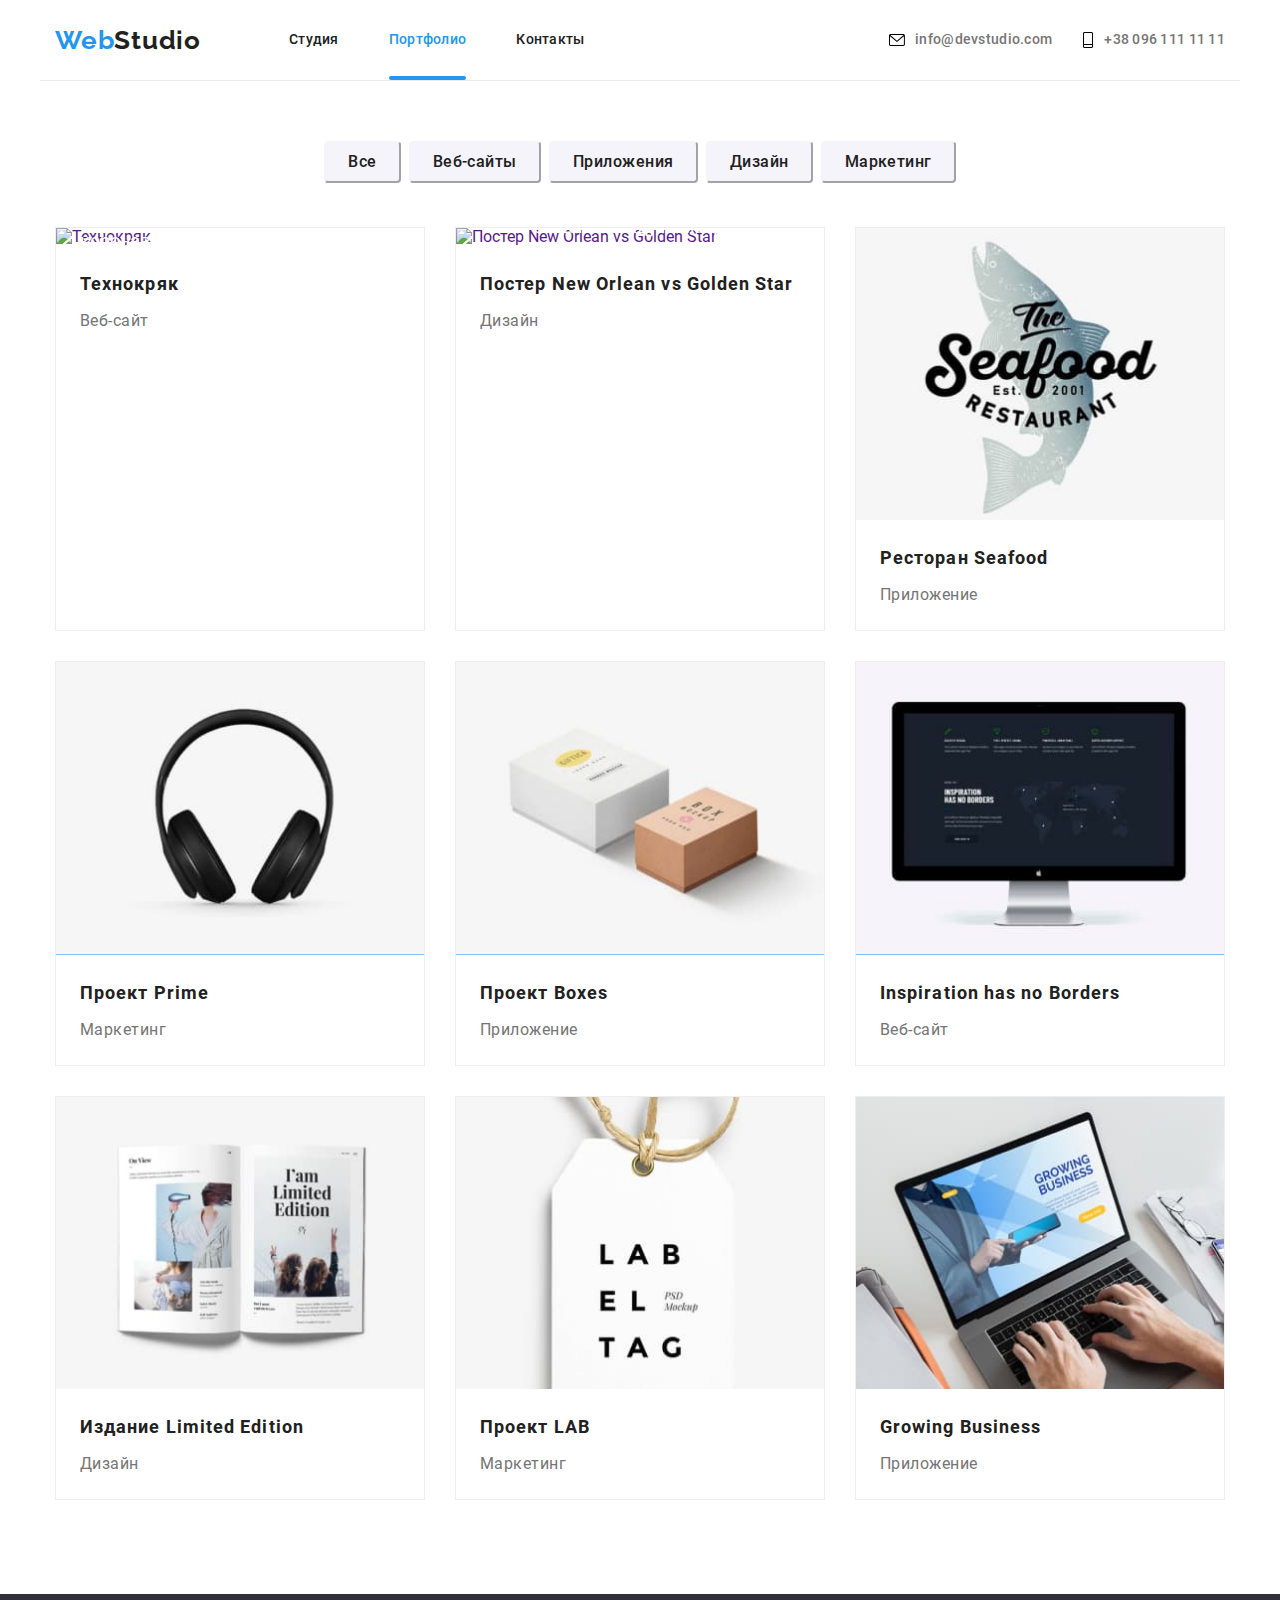
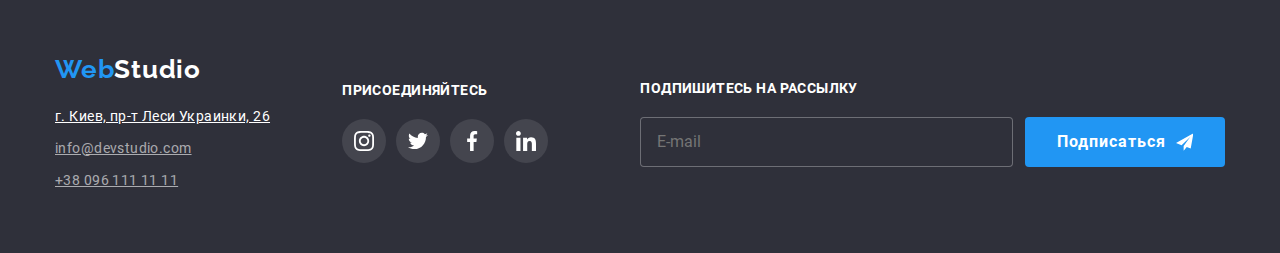
==== commit 95017af3: "HW-8 commot7" ====
--- a/portfolio.html
+++ b/portfolio.html
@@ -62,19 +62,19 @@
                <li class="projects-list-item">
                    <a class="projects-list-link" href="">
                         <div class="projects-overlay">
-                            <img class="projects-img" 
-                            srcset="
-                            ./images/Portfolio/p1-mobile450.jpg 450w,
-                            ./images/Portfolio/p1-mobile900.jpg 900w,
-                            ./images/Portfolio/p1-tablet354.jpg 354w,
-                            ./images/Portfolio/p1-tablet708.jpg 708w,
-                            ./images/Portfolio/p1-desk370.jpg 370w,
-                            ./images/Portfolio/p1-desk740.jpg 740w
-                            "
-
-                            src="./images/Portfolio/p1-mobile450.jpg" 
-                            alt="Project-1"
-                            sizes="(min-width: 1200px) 33vw, (min-width: 768px) 50vw, 100vw,"/>
+                            <picture>
+                                <source srcset="
+                                ./images/portfolio/p1-desk370.jpg 1x,
+                                ./images/portfolio/p1-desk740.jpg 2x" media="(min-width: 1200px)">
+                                <source srcset="
+                                ./images/portfolio/p1-tablet354.jpg 1x,
+                                ./images/portfolio/p1-tablet708.jpg 2x" media="(min-width: 768px)">
+                                <source srcset="
+                                ./images/portfolio/p1-mobile450.jpg 1x,
+                                ./images/portfolio/p1-mobile900.jpg 2x" media="(max-width: 767px)">
+                                <img class="projects-img" src="./images/portfolio/p1.jpg" alt="Технокряк" />
+                            </picture>
+                            
                             <p class="projects-overlay-text">Технокряк это современная площадка распространения коронавируса. Компании используют эту платформу для цифрового
                             шпионажа и атак на защищённые сервера конкурентов.</p>
                         </div>
@@ -87,15 +87,18 @@
                <li class="projects-list-item">
                     <a class="projects-list-link" href="">
                         <div class="projects-overlay">
-                            <img class="projects-img" srcset="
-                                ./images/Portfolio/p2-mobile450.jpg 450w,
-                                ./images/Portfolio/p2-mobile900.jpg 900w,
-                                ./images/Portfolio/p2-tablet354.jpg 354w,
-                                ./images/Portfolio/p2-tablet708.jpg 708w,
-                                ./images/Portfolio/p2-desk370.jpg 370w,
-                                ./images/Portfolio/p2-desk740.jpg 740w
-                                " src="./images/Portfolio/p2-mobile450.jpg" alt="Projec-2"
-                                sizes="(min-width: 1200px) 33vw, (min-width: 768px) 50vw, 100vw," />
+                            <picture>
+                                <source srcset="
+                                ./images/portfolio/p2-desk370.jpg 1x,
+                                ./images/portfolio/p2-desk740.jpg 2x" media="(min-width: 1200px)">
+                                <source srcset="
+                                ./images/portfolio/p2-tablet354.jpg 1x,
+                                ./images/portfolio/p2-tablet708.jpg 2x" media="(min-width: 768px)">
+                                <source srcset="
+                                ./images/portfolio/p2-mobile450.jpg 1x,
+                                ./images/portfolio/p2-mobile900.jpg 2x" media="(max-width: 767px)">
+                                <img class="projects-img" src="./images/portfolio/p2.jpg" alt="Постер New Orlean vs Golden Star" />
+                            </picture>
                             <p class="projects-overlay-text">— Что общего между командой NBA и коробкой цветных карандашей?<br>
                             — Белые бесполезны!
                             </p>
@@ -109,15 +112,18 @@
                <li class="projects-list-item">
                     <a class="projects-list-link" href="">
                         <div class="projects-overlay">
-                            <img class="projects-img" srcset="
-                                ./images/Portfolio/p3-mobile450.jpg 450w,
-                                ./images/Portfolio/p3-mobile900.jpg 900w,
-                                ./images/Portfolio/p3-tablet354.jpg 354w,
-                                ./images/Portfolio/p3-tablet708.jpg 708w,
-                                ./images/Portfolio/p3-desk370.jpg 370w,
-                                ./images/Portfolio/p3-desk740.jpg 740w
-                                " src="./images/Portfolio/p3-mobile450" alt="Project-3"
-                                sizes="(min-width: 1200px) 33vw, (min-width: 768px) 50vw, 100vw," />
+                            <picture>
+                                <source srcset="
+                                ./images/Portfolio/p3-desk370.jpg 1x,
+                                ./images/Portfolio/p3-desk740.jpg 2x" media="(min-width: 1200px)">
+                                <source srcset="
+                                ./images/Portfolio/p3-tablet354.jpg 1x,
+                                ./images/Portfolio/p3-tablet708.jpg 2x" media="(min-width: 768px)">
+                                <source srcset="
+                                ./images/Portfolio/p3-mobile450.jpg 1x,
+                                ./images/Portfolio/p3-mobile900.jpg 2x" media="(max-width: 767px)">
+                                <img class="projects-img" src="./images/Portfolio/p3.jpg" alt="Ресторан Seafood" />
+                            </picture>
                             <p class="projects-overlay-text">Армянский ресторан русской кухни "Маленькая Италия"</p>
                         </div>
                         <div class="projects-content">
@@ -129,15 +135,18 @@
                <li class="projects-list-item">
                     <a class="projects-list-link" href="">
                         <div class="projects-overlay">
-                            <img class="projects-img" srcset="
-                                ./images/Portfolio/p4-mobile450.jpg 450w,
-                                ./images/Portfolio/p4-mobile900.jpg 900w,
-                                ./images/Portfolio/p4-tablet354.jpg 354w,
-                                ./images/Portfolio/p4-tablet708.jpg 708w,
-                                ./images/Portfolio/p4-desk370.jpg 370w,
-                                ./images/Portfolio/p4-desk740.jpg 740w
-                                " src="./images/Portfolio/p4-mobile450" alt="Project-4"
-                                sizes="(min-width: 1200px) 33vw, (min-width: 768px) 50vw, 100vw," />
+                            <picture>
+                                <source srcset="
+                                ./images/Portfolio/p4-desk370.jpg 1x,
+                                ./images/Portfolio/p4-desk740.jpg 2x" media="(min-width: 1200px)">
+                                <source srcset="
+                                ./images/Portfolio/p4-tablet354.jpg 1x,
+                                ./images/Portfolio/p4-tablet708.jpg 2x" media="(min-width: 768px)">
+                                <source srcset="
+                                ./images/Portfolio/p4-mobile450.jpg 1x,
+                                ./images/Portfolio/p4-mobile900.jpg 2x" media="(max-width: 767px)">
+                                <img class="projects-img" src="./images/Portfolio/p4.jpg" alt="Маркетинг" />
+                            </picture>
                             <p class="projects-overlay-text">Близорукий первым не здоровается. Близорукий в наушниках не здоровается вообще</p>
                         </div>
                         <div class="projects-content">
@@ -149,15 +158,18 @@
                <li class="projects-list-item">
                     <a class="projects-list-link" href="">
                         <div class="projects-overlay">
-                            <img class="projects-img" srcset="
-                                ./images/Portfolio/p5-mobile450.jpg 450w,
-                                ./images/Portfolio/p5-mobile900.jpg 900w,
-                                ./images/Portfolio/p5-tablet354.jpg 354w,
-                                ./images/Portfolio/p5-tablet708.jpg 708w,
-                                ./images/Portfolio/p5-desk370.jpg 370w,
-                                ./images/Portfolio/p5-desk740.jpg 740w
-                                " src="./images/Portfolio/p5-mobile450" alt="Project-5"
-                                sizes="(min-width: 1200px) 33vw, (min-width: 768px) 50vw, 100vw," />
+                            <picture>
+                                <source srcset="
+                                ./images/Portfolio/p5-desk370.jpg 1x,
+                                ./images/Portfolio/p5-desk740.jpg 2x" media="(min-width: 1200px)">
+                                <source srcset="
+                                ./images/Portfolio/p5-tablet354.jpg 1x,
+                                ./images/Portfolio/p5-tablet708.jpg 2x" media="(min-width: 768px)">
+                                <source srcset="
+                                ./images/Portfolio/p5-mobile450.jpg 1x,
+                                ./images/Portfolio/p5-mobile900.jpg 2x" media="(max-width: 767px)">
+                                <img class="projects-img" src="./images/Portfolio/p5.jpg" alt="Приложение" />
+                            </picture>
                             <p class="projects-overlay-text">Почему в Эстонии молодые мамы меняют Памперсы у своих детей только раз в неделю?<br>— Потому что на упаковке написано "до
                             4—х кг"</p>
                         </div>
@@ -170,15 +182,18 @@
                <li class="projects-list-item">
                     <a class="projects-list-link" href="">
                         <div class="projects-overlay">
-                            <img class="projects-img" srcset="
-                                ./images/Portfolio/p6-mobile450.jpg 450w,
-                                ./images/Portfolio/p6-mobile900.jpg 900w,
-                                ./images/Portfolio/p6-tablet354.jpg 354w,
-                                ./images/Portfolio/p6-tablet708.jpg 708w,
-                                ./images/Portfolio/p6-desk370.jpg 370w,
-                                ./images/Portfolio/p6-desk740.jpg 740w
-                                " src="./images/Portfolio/p6-mobile450" alt="Project-6"
-                                sizes="(min-width: 1200px) 33vw, (min-width: 768px) 50vw, 100vw," />
+                            <picture>
+                                <source srcset="
+                                ./images/Portfolio/p6-desk370.jpg 1x,
+                                ./images/Portfolio/p6-desk740.jpg 2x" media="(min-width: 1200px)">
+                                <source srcset="
+                                ./images/Portfolio/p6-tablet354.jpg 1x,
+                                ./images/Portfolio/p6-tablet708.jpg 2x" media="(min-width: 768px)">
+                                <source srcset="
+                                ./images/Portfolio/p6-mobile450.jpg 1x,
+                                ./images/Portfolio/p6-mobile900.jpg 2x" media="(max-width: 767px)">
+                                <img class="projects-img" src="./images/Portfolio/p6.jpg" alt="Веб-сайт" />
+                            </picture>
                             <p class="projects-overlay-text">Меня часто посещает вдохновение, других посетителей в палату не пускают</p>
                         </div>
                         <div class="projects-content">
@@ -190,15 +205,18 @@
                <li class="projects-list-item">
                     <a class="projects-list-link" href="">
                         <div class="projects-overlay">
-                            <img class="projects-img" srcset="
-                                ./images/Portfolio/p7-mobile450.jpg 450w,
-                                ./images/Portfolio/p7-mobile900.jpg 900w,
-                                ./images/Portfolio/p7-tablet354.jpg 354w,
-                                ./images/Portfolio/p7-tablet708.jpg 708w,
-                                ./images/Portfolio/p7-desk370.jpg 370w,
-                                ./images/Portfolio/p7-desk740.jpg 740w
-                                " src="./images/Portfolio/p7-mobile450" alt="Project-7"
-                                sizes="(min-width: 1200px) 33vw, (min-width: 768px) 50vw, 100vw," />
+                            <picture>
+                                <source srcset="
+                                ./images/Portfolio/p7-desk370.jpg 1x,
+                                ./images/Portfolio/p7-desk740.jpg 2x" media="(min-width: 1200px)">
+                                <source srcset="
+                                ./images/Portfolio/p7-tablet354.jpg 1x,
+                                ./images/Portfolio/p7-tablet708.jpg 2x" media="(min-width: 768px)">
+                                <source srcset="
+                                ./images/Portfolio/p7-mobile450.jpg 1x,
+                                ./images/Portfolio/p7-mobile900.jpg 2x" media="(max-width: 767px)">
+                                <img class="projects-img" src="./images/Portfolio/p7.jpg" alt="Дизайн" />
+                            </picture>
                             <p class="projects-overlay-text">Две самые короткие книги: "Путеводитель по арабской демократии" и "Все, что мужчины знают о женщинах"!</p>
                         </div>
                         <div class="projects-content">
@@ -210,15 +228,18 @@
                <li class="projects-list-item">
                     <a class="projects-list-link" href="">
                         <div class="projects-overlay">
-                            <img class="projects-img" srcset="
-                                ./images/Portfolio/p8-mobile450.jpg 450w,
-                                ./images/Portfolio/p8-mobile900.jpg 900w,
-                                ./images/Portfolio/p8-tablet354.jpg 354w,
-                                ./images/Portfolio/p8-tablet708.jpg 708w,
-                                ./images/Portfolio/p8-desk370.jpg 370w,
-                                ./images/Portfolio/p8-desk740.jpg 740w
-                                " src="./images/Portfolio/p8-mobile450" alt="Project-9"
-                                sizes="(min-width: 1200px) 33vw, (min-width: 768px) 50vw, 100vw," />
+                            <picture>
+                                <source srcset="
+                                ./images/Portfolio/p8-desk370.jpg 1x,
+                                ./images/Portfolio/p8-desk740.jpg 2x" media="(min-width: 1200px)">
+                                <source srcset="
+                                ./images/Portfolio/p8-tablet354.jpg 1x,
+                                ./images/Portfolio/p8-tablet708.jpg 2x" media="(min-width: 768px)">
+                                <source srcset="
+                                ./images/Portfolio/p8-mobile450.jpg 1x,
+                                ./images/Portfolio/p8-mobile900.jpg 2x" media="(max-width: 767px)">
+                                <img class="projects-img" src="./images/Portfolio/p8.jpg" alt="Проект LAB" />
+                            </picture>
                             <p class="projects-overlay-text">В лаборатории органической химии фраза "Что ты гонишь?" приобретает иной смысл.</p>
                         </div>
                         <div class="projects-content">
@@ -230,15 +251,18 @@
                <li class="projects-list-item">
                     <a class="projects-list-link" href="">
                         <div class="projects-overlay">
-                            <img class="projects-img" srcset="
-                                ./images/Portfolio/p9-mobile450.jpg 450w,
-                                ./images/Portfolio/p9-mobile900.jpg 900w,
-                                ./images/Portfolio/p9-tablet354.jpg 354w,
-                                ./images/Portfolio/p9-tablet708.jpg 708w,
-                                ./images/Portfolio/p9-desk370.jpg 370w,
-                                ./images/Portfolio/p9-desk740.jpg 740w
-                                " src="./images/Portfolio/p9-mobile450" alt="Project-9"
-                                sizes="(min-width: 1200px) 33vw, (min-width: 768px) 50vw, 100vw," />
+                            <picture>
+                                <source srcset="
+                                ./images/Portfolio/p9-desk370.jpg 1x,
+                                ./images/Portfolio/p9-desk740.jpg 2x" media="(min-width: 1200px)">
+                                <source srcset="
+                                ./images/Portfolio/p9-tablet354.jpg 1x,
+                                ./images/Portfolio/p9-tablet708.jpg 2x" media="(min-width: 768px)">
+                                <source srcset="
+                                ./images/Portfolio/p9-mobile450.jpg 1x,
+                                ./images/Portfolio/p9-mobile900.jpg 2x" media="(max-width: 767px)">
+                                <img class="projects-img" src="./images/Portfolio/p9.jpg" alt="Приложение" />
+                            </picture>
                             <p class="projects-overlay-text">Бизнес приносил одни убытки и Николай ушел в бизнес-тренеры.</p>
                         </div>
                         <div class="projects-content">
--- a/css/main.min.css
+++ b/css/main.min.css
@@ -1,2 +1,2 @@
-@font-face{font-family:'Roboto';font-style:normal;font-weight:400;src:url("../fonts/roboto/roboto-v20-latin_cyrillic-regular.eot");src:local("Roboto"),local("Roboto-Regular"),url("../fonts/roboto/roboto-v20-latin_cyrillic-regular.eot?#iefix") format("embedded-opentype"),url("../fonts/roboto/roboto-v20-latin_cyrillic-regular.woff2") format("woff2"),url("../fonts/roboto/roboto-v20-latin_cyrillic-regular.woff") format("woff"),url("../fonts/roboto/roboto-v20-latin_cyrillic-regular.ttf") format("truetype"),url("../fonts/roboto/roboto-v20-latin_cyrillic-regular.svg#Roboto") format("svg")}@font-face{font-family:'Roboto';font-style:normal;font-weight:500;src:url("../fonts/roboto/roboto-v20-latin_cyrillic-500.eot");src:local("Roboto Medium"),local("Roboto-Medium"),url("../fonts/roboto/roboto-v20-latin_cyrillic-500.eot?#iefix") format("embedded-opentype"),url("../fonts/roboto/roboto-v20-latin_cyrillic-500.woff2") format("woff2"),url("../fonts/roboto/roboto-v20-latin_cyrillic-500.woff") format("woff"),url("../fonts/roboto/roboto-v20-latin_cyrillic-500.ttf") format("truetype"),url("../fonts/roboto/roboto-v20-latin_cyrillic-500.svg#Roboto") format("svg")}@font-face{font-family:'Roboto';font-style:normal;font-weight:700;src:url("../fonts/roboto/roboto-v20-latin_cyrillic-700.eot");src:local("Roboto Bold"),local("Roboto-Bold"),url("../fonts/roboto/roboto-v20-latin_cyrillic-700.eot?#iefix") format("embedded-opentype"),url("../fonts/roboto/roboto-v20-latin_cyrillic-700.woff2") format("woff2"),url("../fonts/roboto/roboto-v20-latin_cyrillic-700.woff") format("woff"),url("../fonts/roboto/roboto-v20-latin_cyrillic-700.ttf") format("truetype"),url("../fonts/roboto/roboto-v20-latin_cyrillic-700.svg#Roboto") format("svg")}@font-face{font-family:'Roboto';font-style:normal;font-weight:900;src:url("../fonts/roboto/roboto-v20-latin_cyrillic-900.eot");src:local("Roboto Black"),local("Roboto-Black"),url("../fonts/roboto/roboto-v20-latin_cyrillic-900.eot?#iefix") format("embedded-opentype"),url("../fonts/roboto/roboto-v20-latin_cyrillic-900.woff2") format("woff2"),url("../fonts/roboto/roboto-v20-latin_cyrillic-900.woff") format("woff"),url("../fonts/roboto/roboto-v20-latin_cyrillic-900.ttf") format("truetype"),url("../fonts/roboto/roboto-v20-latin_cyrillic-900.svg#Roboto") format("svg")}.footer-btn,.hero-button,.modal-submit-btn{border-radius:4px;border:1px solid transparent;min-width:200px;padding:10px 32px;font-family:inherit;font-weight:700;font-size:16px;line-height:1.87;letter-spacing:0.06em;color:#fff;background-color:#2196f3;cursor:pointer;transition-property:all;transition-duration:250ms;transition-timing-function:cubic-bezier(0.4, 0, 0.2, 1)}html{box-sizing:border-box}*,*::before,*::after{box-sizing:inherit}body,header{margin:0px;font-family:'Roboto', sans-serif;font-style:normal;color:#757575;background-color:#fff}ul{list-style:none;padding:0px;margin:0px}h2,h3,p,li{padding:0px;margin:0px}.container{margin:0 auto;padding-left:15px;padding-right:15px}@media screen and (min-width: 480px){.container{width:480px}}@media screen and (min-width: 768px){.container{width:768px}}@media screen and (min-width: 1200px){.container{width:1200px}}.page-header{position:relative;padding-top:16px;padding-bottom:16px;background-color:#fff;border-bottom:1px solid #ececec}@media screen and (min-width: 768px){.page-header{display:flex;justify-content:space-between;align-items:center;padding-top:0;padding-bottom:0}}.logo{display:block;align-items:center;font-family:'Raleway', sans-serif;font-weight:700;font-size:26px;line-height:1.19;letter-spacing:0.03em;text-decoration:none;color:#2196f3}.logo-header{color:#212121}.logo:hover,.logo-header:hover{cursor:pointer}.menu-button{position:absolute;display:block;top:22px;right:23px;display:inline-flex;margin:0;padding:0;border:none;background-color:transparent;transition-property:all;transition-duration:250ms;transition-timing-function:cubic-bezier(0.4, 0, 0.2, 1)}.menu-button .icon-cross{display:none}.menu-button.is-open .icon-cross{display:block}.menu-button.is-open .icon-menu{display:none}@media screen and (min-width: 768px){.menu-button{display:none}}.menu-button:hover,.menu-button:focus{fill:#2196f3;outline:none}.menu-container{text-align:center;background-color:#fff;z-index:5}@media screen and (max-width: 767px){.menu-container{display:none;position:absolute;padding:40px 0;top:100%;left:0;width:100%;border-top:1px solid #ececec}.menu-container.is-open{display:block}}@media screen and (min-width: 768px){.menu-container{display:flex;justify-content:space-between;width:100%}}.menu-nav{margin-bottom:40px}.site-nav{display:flex;flex-direction:column;align-items:center}.site-nav li{position:relative}.site-nav a{display:block;padding-top:20px;padding-bottom:20px;font-weight:500;font-size:18px;line-height:1.17;letter-spacing:0.02em;color:#212121;text-decoration:none;transition-property:all;transition-duration:250ms;transition-timing-function:cubic-bezier(0.4, 0, 0.2, 1)}.site-nav a:hover,.site-nav a:focus{color:#2196f3}.link.current{color:#2196f3}.current::after{content:'';display:block;position:absolute;bottom:0%;left:0%;width:100%;height:4px;background-color:#2196f3;border-radius:2px}.nav-link{display:inline-block;padding-top:8px;padding-bottom:8px;font-style:normal;font-weight:500;font-size:18px;line-height:1.17;letter-spacing:0.02em;color:#757575;text-decoration:none;transition-property:all;transition-duration:250ms;transition-timing-function:cubic-bezier(0.4, 0, 0.2, 1)}.nav-link:hover,.nav-link:focus{color:#2196f3;cursor:pointer}.nav-icon{margin-right:10px;transition-property:all;transition-duration:250ms;transition-timing-function:cubic-bezier(0.4, 0, 0.2, 1)}.nav-link:hover .nav-icon,.nav-link:focus .nav-icon{fill:#2196f3;cursor:pointer}@media screen and (min-width: 767px){.logo{margin-right:88px}.menu-nav{margin-bottom:0}.site-nav{display:flex;flex-direction:row;justify-content:space-between}.site-nav li:not(:last-child){margin-right:50px}.site-nav a{padding-top:32px;padding-bottom:32px;font-size:14px;line-height:1.14}.auth-nav{padding:12px 0;text-align:start}.nav-link{display:flex;align-items:center;font-size:12px;line-height:1.17;padding:5px 0}}@media screen and (min-width: 1200px){.auth-nav{display:flex;align-items:center;padding-top:0;padding-bottom:0}.auth-nav li:not(:last-child){margin-right:30px}.nav-link{font-size:14px;line-height:1.14;padding:32px 0}}.footer{background-color:#2f303a;padding:60px 0px}.footer-container{text-align:center}@media screen and (min-width: 768px){.footer-container{display:flex;flex-wrap:wrap;justify-content:center;align-items:center}}@media screen and (min-width: 1200px){.footer-container{display:flex;justify-content:space-between;align-items:center}}@media screen and (min-width: 768px) and (max-width: 1199px){.footer-adress,.footer-sosials,.subscribe-section{flex-basis:calc(100% / 2)}}.footer-adress{text-align:center;margin-bottom:60px}.logo-footer{display:inline-block;margin-bottom:20px;font-family:'Raleway', sans-serif;font-weight:700;font-size:26px;line-height:1.19;letter-spacing:0.03em;text-decoration:none;color:#2196f3}.logo-footer-part{color:#fff}.address{display:block;margin-bottom:8px;font-weight:400;font-size:14px;font-style:normal;line-height:1.71;letter-spacing:0.03em;color:#fff;transition-property:all;transition-duration:250ms;transition-timing-function:cubic-bezier(0.4, 0, 0.2, 1)}.address:hover,.address:focus{color:#2196f3}.contacts li:not(:last-child){margin-bottom:8px}.contacts a{font-weight:400;font-size:14px;font-style:normal;line-height:1.71;letter-spacing:0.03em;color:rgba(255,255,255,0.6);transition-property:all;transition-duration:250ms;transition-timing-function:cubic-bezier(0.4, 0, 0.2, 1)}.contacts a:hover,.contacts a:focus{color:#2196f3}.footer-sosials{text-align:center;align-items:center;margin-bottom:60px}@media screen and (min-width: 1200px){.footer-adress,.footer-sosials{margin-bottom:0;flex-grow:1;text-align:start}}.footer-sosials h3,.subscribe{font-weight:700;font-size:14px;line-height:1.14;letter-spacing:0.03em;text-transform:uppercase;color:#fff;margin-bottom:20px}.footer-sosials-list{display:flex;justify-content:center}@media screen and (min-width: 1200px){.footer-sosials-list{justify-content:flex-start}}.footer-sosials-item:not(:last-child){margin-right:10px}.footer-sosials-link{display:flex;justify-content:center;width:44px;height:44px;border-radius:50%;background-color:rgba(255,255,255,0.1);align-items:center;transition-property:all;transition-duration:250ms;transition-timing-function:cubic-bezier(0.4, 0, 0.2, 1)}.footer-sosials-link:hover,.footer-sosials-link:focus{background-color:#2196f3}.footer-sosials-icon{fill:#fff}@media screen and (min-width: 1200px){.subscribe-section{flex-grow:2;padding-left:20px;text-align:start}}.subscribe{display:inline-block}.footer-form{text-align:center}@media screen and (min-width: 1200px){.footer-form{display:flex;align-items:center}}.footer-input{width:100%;padding-top:15px;padding-bottom:15px;padding-left:16px;margin-right:12px;border:1px solid rgba(255,255,255,0.3);border-radius:4px;color:rgba(255,255,255,0.6);background-color:#2f303a;margin-bottom:20px}@media screen and (min-width: 1200px){.footer-input{margin-bottom:0}}.footer-form-field input::placeholder{font-family:Roboto;font-size:16px;line-height:1.25;letter-spacing:0.03em;color:rgba(255,255,255,0.6)}.footer-btn{display:flex;align-items:center;margin-right:auto;margin-left:auto;border:none}.footer-btn:hover,.footer-btn:focus{color:#2196f3;background-color:#fff}.footer-btn-icon{fill:#fff;cursor:pointer;margin-left:10px;transition-property:fill;transition-duration:250ms;transition-timing-function:cubic-bezier(0.4, 0, 0.2, 1)}.footer-btn:hover .footer-btn-icon{fill:#2196f3;outline:transparent}.Hero{background-color:#2f303a;text-align:center}.hero-overlay{margin:0 auto;padding-bottom:200px;padding-top:200px;max-width:1600px;background-image:linear-gradient(to right, rgba(47,48,58,0.4), rgba(47,48,58,0.4)),url(../images/studio/hero-480.jpg);background-repeat:no-repeat;background-position:center;background-size:cover}@media screen and (min-device-pixel-ratio: 2), screen and (min-resolution: 192dpi), screen and (min-resolution: 2dppx){.hero-overlay{background-image:linear-gradient(to right, rgba(47,48,58,0.4), rgba(47,48,58,0.4)),url(../images/studio/hero-480@2x.jpg)}}@media screen and (min-width: 480px){.hero-overlay{background-image:linear-gradient(to right, rgba(47,48,58,0.4), rgba(47,48,58,0.4)),url(../images/studio/hero-768.jpg)}}@media screen and (min-width: 480px) and (min-device-pixel-ratio: 2), screen and (min-width: 480px) and (min-resolution: 192dpi), screen and (min-width: 480px) and (min-resolution: 2dppx){.hero-overlay{background-image:linear-gradient(to right, rgba(47,48,58,0.4), rgba(47,48,58,0.4)),url(../images/studio/hero-768@2x.jpg)}}@media screen and (min-width: 1050px){.hero-overlay{background-image:linear-gradient(to right, rgba(47,48,58,0.4), rgba(47,48,58,0.4)),url(../images/studio/hero-1600.jpg)}}@media screen and (min-width: 1050px) and (min-device-pixel-ratio: 2), screen and (min-width: 1050px) and (min-resolution: 192dpi), screen and (min-width: 1050px) and (min-resolution: 2dppx){.hero-overlay{background-image:linear-gradient(to right, rgba(47,48,58,0.4), rgba(47,48,58,0.4)),url(../images/studio/hero-1600@2x.jpg)}}.hero-title{display:block;margin-top:0px;margin-bottom:30px;margin-right:auto;margin-left:auto;font-style:normal;font-weight:900;font-size:26px;line-height:1.42;letter-spacing:0.06em;text-transform:uppercase;color:#fff}@media screen and (max-width: 1199px){.hero-title{max-width:360px}}@media screen and (min-width: 1200px){.hero-title{font-size:44px;line-height:1.36;width:696px}}.hero-button:hover,.hero-button:focus{color:#2196f3;background-color:#fff}.backdrop{display:block;position:fixed;top:0;left:0;width:100%;height:100%;background-color:rgba(0,0,0,0.2);z-index:10;overflow-y:scroll;transition-duration:250ms;transition-timing-function:cubic-bezier(0.4, 0, 0.2, 1)}.backdrop.is-hidden{opacity:0;pointer-events:none}.modal{display:flex;flex-direction:column;align-items:center;position:absolute;top:50%;left:50%;transform:translate(-50%, -50%);margin-left:auto;margin-right:auto;padding:40px;outline:none;border-radius:4px;background-color:#fff;box-shadow:0px 1px 3px rgba(0,0,0,0.12),0px 1px 1px rgba(0,0,0,0.14),0px 2px 1px rgba(0,0,0,0.2);transition:transform 250ms}@media screen and (min-width: 480px){.modal{width:450px}}@media screen and (min-width: 1200px){.modal{width:528px}}.is-hidden .modal{transform:translate(-50%, 0%) scale(0.25)}.modal-close-btn{display:flex;justify-content:center;align-items:center;position:absolute;top:8px;right:8px;width:30px;height:30px;border-radius:50%;border:1px solid rgba(0,0,0,0.1);background-color:#fff}.modal-close-btn:hover .cross-btn{fill:#2196f3}.modal p{display:inline-block;font-weight:700;font-size:20px;line-height:1.15;text-align:center;letter-spacing:0.03em;color:#212121;margin-bottom:12px}.modal-form{display:flex;flex-direction:column;align-items:flex-start;width:100%;padding-top:18px}.modal-form-item{position:relative;margin-bottom:28px;width:100%}.modal-form-item:last-child{margin-bottom:20px}.modal-input-label{position:absolute;top:-18px;left:0;font-size:12px;line-height:1.17;letter-spacing:0.01em}.modal-input-container{position:relative;width:100%}.modal-input{width:100%;border:1px solid rgba(33,33,33,0.2);border-radius:4px;height:40px;padding-left:42px;transition-duration:250ms;transition-timing-function:cubic-bezier(0.4, 0, 0.2, 1)}.modal-input-icon{position:absolute;top:50%;left:15px;transform:translateY(-50%);transition-duration:250ms;transition-timing-function:cubic-bezier(0.4, 0, 0.2, 1)}.modal-textarea{resize:none;height:120px;width:100%;padding:12px 16px;border:1px solid rgba(33,33,33,0.2);border-radius:4px;transition-duration:250ms;transition-timing-function:cubic-bezier(0.4, 0, 0.2, 1)}.modal-textarea::placeholder{font-size:12px;line-height:14px;letter-spacing:0.01em;color:rgba(117,117,117,0.5)}.modal-input:hover,.modal-input:focus,.modal-textarea:hover,.modal-textarea:focus{outline:none;border:1px solid #2196f3;border-radius:4px}.modal-input:hover+.modal-input-icon,.modal-input:focus+.modal-input-icon{fill:#2196f3}.modal-checkbox{display:flex;align-items:center;font-size:12px;line-height:1.17;letter-spacing:0.03em}@media screen and (min-width: 1200px){.modal-checkbox{font-size:14px;line-height:1.71}}.modal-checkbox-input{position:absolute;width:1px;height:1px;margin:-1px;padding:0;overflow:hidden;border:0;clip:rect(0 0 0 0)}.modal-checkbox-icon{display:inline-block;width:16px;height:15px;border-radius:2px;border:1px solid #212121;margin-right:8px}.modal-checkbox-input:checked+.modal-checkbox-icon{border-color:#2196f3;background-color:#2196f3;background-image:url(../images/studio/checkbox-icon.svg);background-size:contain;background-origin:border-box}.modal-checkbox a{color:#2196f3;margin-left:5px}.modal-submit-btn{margin-top:30px;margin-left:auto;margin-right:auto}.modal-submit-btn:hover,.modal-submit-btn:focus{color:#2196f3;background-color:#fff;outline:solid 1px #2196f3}.features-container{padding-top:60px;padding-bottom:60px}@media screen and (min-width: 1200px){.features-container{padding-top:94px;padding-bottom:94px}}@media screen and (min-width: 768px){.features-list{display:flex;flex-wrap:wrap;justify-content:space-between}}@media screen and (min-width: 1200px){.features-list{display:flex;justify-content:space-between}}.features-list-item{flex-basis:100%}.features-list-item h3{text-align:center;margin-bottom:10px;font-weight:700;font-size:14px;line-height:1.14;letter-spacing:0.03em;text-transform:uppercase;color:#212121}.features-list-item p{font-weight:400;font-size:14px;line-height:1.71;letter-spacing:0.03em;color:#757575}@media screen and (max-width: 767px){.features-list-item:not(:last-child){margin-bottom:30px}}@media screen and (min-width: 768px){.features-list-item{flex-basis:calc((100% - 2 * 30px) / 2)}}@media screen and (min-width: 1200px){.features-list-item{flex-basis:calc((100% - 4 * 30px) / 4)}}@media screen and (min-width: 768px){.features-list{margin:-15px}.features-list-item{margin:15px}}.features-list-item::before{display:block;content:'';height:120px;margin-bottom:30px;border-radius:4px;background-color:#f5f4fa;background-repeat:no-repeat;background-position:center}.features-list-item:nth-child(1)::before{background-image:url(../images/studio/antenna.svg)}.features-list-item:nth-child(2)::before{background-image:url(../images/studio/clock.svg)}.features-list-item:nth-child(3)::before{background-image:url(../images/studio/diagram.svg)}.features-list-item:nth-child(4)::before{background-image:url(../images/studio/astronaut.svg)}.what-we-do{padding-bottom:94px}@media screen and (max-width: 1199px){.what-we-do{display:none}}.what-we-do-title{margin-bottom:50px;font-weight:700;font-size:36px;line-height:1.167;text-align:center;letter-spacing:0.03em;color:#212121}.what-we-do-list{display:flex;flex-wrap:wrap}.what-we-do-list li{margin-right:30px;margin-bottom:30px;position:relative}.what-we-do-list li:nth-child(3n){margin-right:0}.what-we-do-list li:nth-last-child(-n+3){margin-bottom:0}.what-we-do-list img{display:block}.what-we-do-list p{position:absolute;bottom:0;left:0;width:100%;padding-top:27px;padding-bottom:27px;font-weight:700;font-size:14px;line-height:1.14;text-align:center;letter-spacing:0.03em;text-transform:uppercase;color:#fff;background-image:linear-gradient(to right, rgba(47,48,58,0.8), rgba(47,48,58,0.8))}.our-team{background-color:#f5f4fa}.our-team-container{padding-top:60px;padding-bottom:60px}@media screen and (min-width: 1200px){.our-team-container{padding-top:94px;padding-bottom:94px}}.our-team-title{margin-bottom:30px;font-weight:700;font-size:28px;line-height:1.167;text-align:center;letter-spacing:0.03em;color:#212121}@media screen and (min-width: 1200px){.our-team-title{font-size:36px;margin-bottom:50px}}@media screen and (min-width: 768px){.our-team-list{display:flex;flex-wrap:wrap;justify-content:space-between;margin:-15px}}.our-team-item{margin-bottom:30px;padding-bottom:24px;background-color:#fff;box-shadow:0px 1px 3px rgba(0,0,0,0.12),0px 1px 1px rgba(0,0,0,0.14),0px 2px 1px rgba(0,0,0,0.2);border-radius:0px 0px 4px 4px}@media screen and (max-width: 767px){.our-team-item:last-child{margin-bottom:0}}@media screen and (min-width: 768px){.our-team-item{margin:15px}}.our-team-item h3{margin-bottom:10px;font-weight:500;font-size:16px;line-height:1.188;text-align:center;letter-spacing:0.03em;color:#212121}.our-team-item p{margin-bottom:16px;font-weight:400;font-size:16px;line-height:1.188;text-align:center;letter-spacing:0.03em;color:#757575}@media screen and (min-width: 768px){.our-team-item{flex-basis:calc((100% - 2 * 30px) / 2)}}@media screen and (min-width: 1200px){.our-team-item{flex-basis:calc((100% - 4 * 30px) / 4)}}.our-team-img{display:block;margin-bottom:30px;width:100%}.team-socials-list{display:flex;justify-content:center}.team-socials-item:not(:last-child){margin-right:10px}.team-sosials-link{display:flex;justify-content:center;width:44px;height:44px;border-radius:50%;fill:#afb1b8;background-color:#fff;align-items:center;transition-property:all;transition-duration:250ms;transition-timing-function:cubic-bezier(0.4, 0, 0.2, 1)}.team-sosials-icon{width:20px;height:20px;transition-property:all;transition-duration:250ms;transition-timing-function:cubic-bezier(0.4, 0, 0.2, 1)}.team-sosials-link:hover,.team-sosials-link:focus{background-color:#2196f3}.team-sosials-link:hover .team-sosials-icon,.team-sosials-link:focus .team-sosials-icon{fill:#fff}.customers-container{padding-top:60px;padding-bottom:60px;text-align:center;align-items:center}@media screen and (min-width: 1200px){.customers-container{padding-top:94px;padding-bottom:94px}}.customers-title{margin-bottom:30px;font-weight:700;font-size:28px;line-height:1.167;text-align:center;letter-spacing:0.03em;color:#212121}@media screen and (min-width: 1200px){.customers-title{font-size:36px;margin-bottom:50px}}.customers-list{display:flex;flex-wrap:wrap;justify-content:center;align-items:center;margin:-15px}.customers-list-item{margin:15px;flex-basis:calc((100% - 2 * 30px) / 2)}@media screen and (min-width: 768px){.customers-list-item{flex-basis:calc((100% - 3 * 30px) / 3)}}@media screen and (min-width: 1200px){.customers-list-item{flex-basis:calc((100% - 6 * 30px) / 6)}}.customers-list-link{display:block;align-items:center;width:100%;height:90px;border:1px solid #afb1b8;border-radius:4px;fill:#afb1b8;transition-property:all;transition-duration:250ms;transition-timing-function:cubic-bezier(0.4, 0, 0.2, 1)}.customers-list-link:hover,.customers-list-link:focus{fill:#2196f3;border-color:#2196f3}.customers-list-icon{width:inherit;height:inherit}.filter-list{display:flex;flex-wrap:wrap;justify-content:start;padding-top:60px;padding-bottom:40px;margin:-4px}@media screen and (min-width: 768px){.filter-list{justify-content:center}}.filter{padding:6px 22px;margin:4px;border-radius:4px;border-color:#f5f4fa;font-weight:500;font-size:16px;line-height:1.62;text-align:center;letter-spacing:0.03em;background-color:#f5f4fa;color:#212121;transition-property:all;transition-duration:250ms;transition-timing-function:cubic-bezier(0.4, 0, 0.2, 1)}.filter:hover,.filter:focus{outline:none;background-color:#2196f3;border-color:#2196f3;color:#fff}.projects-list{padding-bottom:60px}@media screen and (min-width: 768px){.projects-list{display:flex;flex-wrap:wrap;justify-content:space-between;margin:-15px}}@media screen and (min-width: 1200px){.projects-list{padding-bottom:94px}}.projects-list-item{margin-bottom:30px;padding-bottom:20px;width:100%;border:1px solid #eeeeee;box-sizing:border-box;transition-property:all;transition-duration:250ms;transition-timing-function:cubic-bezier(0.4, 0, 0.2, 1)}@media screen and (min-width: 768px){.projects-list-item{flex-basis:calc((100% - 2 * 30px) / 2);margin:15px}}@media screen and (min-width: 1200px){.projects-list-item{flex-basis:calc((100% - 3 * 30px) / 3)}}.projects-list-item:hover,.projects-list-item:focus{box-shadow:0px 1px 1px rgba(0,0,0,0.12),0px 4px 4px rgba(0,0,0,0.06),1px 4px 6px rgba(0,0,0,0.16)}.projects-list-link{text-decoration:none}.projects-content{padding-left:24px;padding-right:24px}.projects h3{margin-bottom:4px;font-weight:700;font-size:18px;line-height:2;letter-spacing:0.06em;color:#212121}.projects-list-link .project-type{font-weight:400;font-size:16px;line-height:1.87;letter-spacing:0.03em;color:#757575}.projects-img{display:block;width:100%}.projects-overlay{position:relative;overflow:hidden;margin-bottom:20px}.projects-overlay-text{display:flex;align-items:center;position:absolute;padding-left:24px;padding-right:24px;top:0;left:0;width:100%;height:100%;color:#fff;font-size:18px;line-height:1.56;background:rgba(33,150,243,0.9);transform:translatey(100%);transition-duration:250ms;transition-timing-function:cubic-bezier(0.4, 0, 0.2, 1)}.projects-list-link:hover .projects-overlay-text,.projects-list-link:focus .projects-overlay-text{transform:translatey(0)}
+@font-face{font-family:'Roboto';font-style:normal;font-weight:400;src:url("../fonts/roboto/roboto-v20-latin_cyrillic-regular.eot");src:local("Roboto"),local("Roboto-Regular"),url("../fonts/roboto/roboto-v20-latin_cyrillic-regular.eot?#iefix") format("embedded-opentype"),url("../fonts/roboto/roboto-v20-latin_cyrillic-regular.woff2") format("woff2"),url("../fonts/roboto/roboto-v20-latin_cyrillic-regular.woff") format("woff"),url("../fonts/roboto/roboto-v20-latin_cyrillic-regular.ttf") format("truetype"),url("../fonts/roboto/roboto-v20-latin_cyrillic-regular.svg#Roboto") format("svg")}@font-face{font-family:'Roboto';font-style:normal;font-weight:500;src:url("../fonts/roboto/roboto-v20-latin_cyrillic-500.eot");src:local("Roboto Medium"),local("Roboto-Medium"),url("../fonts/roboto/roboto-v20-latin_cyrillic-500.eot?#iefix") format("embedded-opentype"),url("../fonts/roboto/roboto-v20-latin_cyrillic-500.woff2") format("woff2"),url("../fonts/roboto/roboto-v20-latin_cyrillic-500.woff") format("woff"),url("../fonts/roboto/roboto-v20-latin_cyrillic-500.ttf") format("truetype"),url("../fonts/roboto/roboto-v20-latin_cyrillic-500.svg#Roboto") format("svg")}@font-face{font-family:'Roboto';font-style:normal;font-weight:700;src:url("../fonts/roboto/roboto-v20-latin_cyrillic-700.eot");src:local("Roboto Bold"),local("Roboto-Bold"),url("../fonts/roboto/roboto-v20-latin_cyrillic-700.eot?#iefix") format("embedded-opentype"),url("../fonts/roboto/roboto-v20-latin_cyrillic-700.woff2") format("woff2"),url("../fonts/roboto/roboto-v20-latin_cyrillic-700.woff") format("woff"),url("../fonts/roboto/roboto-v20-latin_cyrillic-700.ttf") format("truetype"),url("../fonts/roboto/roboto-v20-latin_cyrillic-700.svg#Roboto") format("svg")}@font-face{font-family:'Roboto';font-style:normal;font-weight:900;src:url("../fonts/roboto/roboto-v20-latin_cyrillic-900.eot");src:local("Roboto Black"),local("Roboto-Black"),url("../fonts/roboto/roboto-v20-latin_cyrillic-900.eot?#iefix") format("embedded-opentype"),url("../fonts/roboto/roboto-v20-latin_cyrillic-900.woff2") format("woff2"),url("../fonts/roboto/roboto-v20-latin_cyrillic-900.woff") format("woff"),url("../fonts/roboto/roboto-v20-latin_cyrillic-900.ttf") format("truetype"),url("../fonts/roboto/roboto-v20-latin_cyrillic-900.svg#Roboto") format("svg")}.footer-btn,.hero-button,.modal-submit-btn{border-radius:4px;border:1px solid transparent;min-width:200px;padding:10px 32px;font-family:inherit;font-weight:700;font-size:16px;line-height:1.87;letter-spacing:0.06em;color:#fff;background-color:#2196f3;cursor:pointer;transition-property:all;transition-duration:250ms;transition-timing-function:cubic-bezier(0.4, 0, 0.2, 1)}html{box-sizing:border-box}*,*::before,*::after{box-sizing:inherit}body,header{margin:0px;font-family:'Roboto', sans-serif;font-style:normal;color:#757575;background-color:#fff}ul{list-style:none;padding:0px;margin:0px}h2,h3,p,li{padding:0px;margin:0px}.container{margin:0 auto;padding-left:15px;padding-right:15px}@media screen and (min-width: 480px){.container{width:480px}}@media screen and (min-width: 768px){.container{width:768px}}@media screen and (min-width: 1200px){.container{width:1200px}}.page-header{position:relative;padding-top:16px;padding-bottom:16px;background-color:#fff;border-bottom:1px solid #ececec}@media screen and (min-width: 768px){.page-header{display:flex;justify-content:space-between;align-items:center;padding-top:0;padding-bottom:0}}.logo{display:block;align-items:center;font-family:'Raleway', sans-serif;font-weight:700;font-size:26px;line-height:1.19;letter-spacing:0.03em;text-decoration:none;color:#2196f3}.logo-header{color:#212121}.logo:hover,.logo-header:hover{cursor:pointer}.menu-button{position:absolute;display:block;top:22px;right:23px;display:inline-flex;margin:0;padding:0;border:none;background-color:transparent;transition-property:all;transition-duration:250ms;transition-timing-function:cubic-bezier(0.4, 0, 0.2, 1)}.menu-button .icon-cross{display:none}.menu-button.is-open .icon-cross{display:block}.menu-button.is-open .icon-menu{display:none}@media screen and (min-width: 768px){.menu-button{display:none}}.menu-button:hover,.menu-button:focus{fill:#2196f3;outline:none}.menu-container{text-align:center;background-color:#fff;z-index:5}@media screen and (max-width: 767px){.menu-container{display:none;position:absolute;padding:40px 0;top:100%;left:0;width:100%;border-top:1px solid #ececec}.menu-container.is-open{display:block}}@media screen and (min-width: 768px){.menu-container{display:flex;justify-content:space-between;width:100%}}.menu-nav{margin-bottom:40px}.site-nav{display:flex;flex-direction:column;align-items:center}.site-nav li{position:relative}.site-nav a{display:block;padding-top:20px;padding-bottom:20px;font-weight:500;font-size:18px;line-height:1.17;letter-spacing:0.02em;color:#212121;text-decoration:none;transition-property:all;transition-duration:250ms;transition-timing-function:cubic-bezier(0.4, 0, 0.2, 1)}.site-nav a:hover,.site-nav a:focus{color:#2196f3}.link.current{color:#2196f3}.current::after{content:'';display:block;position:absolute;bottom:0%;left:0%;width:100%;height:4px;background-color:#2196f3;border-radius:2px}.nav-link{display:inline-block;padding-top:8px;padding-bottom:8px;font-style:normal;font-weight:500;font-size:18px;line-height:1.17;letter-spacing:0.02em;color:#757575;text-decoration:none;transition-property:all;transition-duration:250ms;transition-timing-function:cubic-bezier(0.4, 0, 0.2, 1)}.nav-link:hover,.nav-link:focus{color:#2196f3;cursor:pointer}.nav-icon{margin-right:10px;transition-property:all;transition-duration:250ms;transition-timing-function:cubic-bezier(0.4, 0, 0.2, 1)}.nav-link:hover .nav-icon,.nav-link:focus .nav-icon{fill:#2196f3;cursor:pointer}@media screen and (min-width: 768px){.logo{margin-right:88px}.menu-nav{margin-bottom:0}.site-nav{display:flex;flex-direction:row;justify-content:space-between}.site-nav li:not(:last-child){margin-right:50px}.site-nav a{padding-top:32px;padding-bottom:32px;font-size:14px;line-height:1.14}.auth-nav{padding:12px 0;text-align:start}.nav-link{display:flex;align-items:center;font-size:12px;line-height:1.17;padding:5px 0}}@media screen and (min-width: 1200px){.auth-nav{display:flex;align-items:center;padding-top:0;padding-bottom:0}.auth-nav li:not(:last-child){margin-right:30px}.nav-link{font-size:14px;line-height:1.14;padding:32px 0}}.footer{background-color:#2f303a;padding:60px 0px}.footer-container{text-align:center}@media screen and (min-width: 768px){.footer-container{display:flex;flex-wrap:wrap;justify-content:center;align-items:center}}@media screen and (min-width: 1200px){.footer-container{display:flex;justify-content:space-between;align-items:center}}@media screen and (min-width: 768px) and (max-width: 1199px){.footer-adress,.footer-sosials,.subscribe-section{flex-basis:calc(100% / 2)}}.footer-adress{text-align:center;margin-bottom:60px}.logo-footer{display:inline-block;margin-bottom:20px;font-family:'Raleway', sans-serif;font-weight:700;font-size:26px;line-height:1.19;letter-spacing:0.03em;text-decoration:none;color:#2196f3}.logo-footer-part{color:#fff}.address{display:block;margin-bottom:8px;font-weight:400;font-size:14px;font-style:normal;line-height:1.71;letter-spacing:0.03em;color:#fff;transition-property:all;transition-duration:250ms;transition-timing-function:cubic-bezier(0.4, 0, 0.2, 1)}.address:hover,.address:focus{color:#2196f3}.contacts li:not(:last-child){margin-bottom:8px}.contacts a{font-weight:400;font-size:14px;font-style:normal;line-height:1.71;letter-spacing:0.03em;color:rgba(255,255,255,0.6);transition-property:all;transition-duration:250ms;transition-timing-function:cubic-bezier(0.4, 0, 0.2, 1)}.contacts a:hover,.contacts a:focus{color:#2196f3}.footer-sosials{text-align:center;align-items:center;margin-bottom:60px}@media screen and (min-width: 1200px){.footer-adress,.footer-sosials{margin-bottom:0;flex-grow:1;text-align:start}}.footer-sosials h3,.subscribe{font-weight:700;font-size:14px;line-height:1.14;letter-spacing:0.03em;text-transform:uppercase;color:#fff;margin-bottom:20px}.footer-sosials-list{display:flex;justify-content:center}@media screen and (min-width: 1200px){.footer-sosials-list{justify-content:flex-start}}.footer-sosials-item:not(:last-child){margin-right:10px}.footer-sosials-link{display:flex;justify-content:center;width:44px;height:44px;border-radius:50%;background-color:rgba(255,255,255,0.1);align-items:center;transition-property:all;transition-duration:250ms;transition-timing-function:cubic-bezier(0.4, 0, 0.2, 1)}.footer-sosials-link:hover,.footer-sosials-link:focus{background-color:#2196f3}.footer-sosials-icon{fill:#fff}@media screen and (min-width: 1200px){.subscribe-section{flex-grow:2;padding-left:20px;text-align:start}}.subscribe{display:inline-block}.footer-form{text-align:center}@media screen and (min-width: 1200px){.footer-form{display:flex;align-items:center}}.footer-input{width:100%;padding-top:15px;padding-bottom:15px;padding-left:16px;margin-right:12px;border:1px solid rgba(255,255,255,0.3);border-radius:4px;color:rgba(255,255,255,0.6);background-color:#2f303a;margin-bottom:20px}@media screen and (min-width: 1200px){.footer-input{margin-bottom:0}}.footer-form-field input::placeholder{font-family:Roboto;font-size:16px;line-height:1.25;letter-spacing:0.03em;color:rgba(255,255,255,0.6)}.footer-btn{display:flex;align-items:center;margin-right:auto;margin-left:auto;border:none}.footer-btn:hover,.footer-btn:focus{color:#2196f3;background-color:#fff}.footer-btn-icon{fill:#fff;cursor:pointer;margin-left:10px;transition-property:fill;transition-duration:250ms;transition-timing-function:cubic-bezier(0.4, 0, 0.2, 1)}.footer-btn:hover .footer-btn-icon{fill:#2196f3;outline:transparent}.Hero{background-color:#2f303a;text-align:center}.hero-overlay{margin:0 auto;padding-bottom:200px;padding-top:200px;max-width:1600px;background-image:linear-gradient(to right, rgba(47,48,58,0.4), rgba(47,48,58,0.4)),url(../images/studio/hero-480.jpg);background-repeat:no-repeat;background-position:center;background-size:cover}@media screen and (min-device-pixel-ratio: 2), screen and (min-resolution: 192dpi), screen and (min-resolution: 2dppx){.hero-overlay{background-image:linear-gradient(to right, rgba(47,48,58,0.4), rgba(47,48,58,0.4)),url(../images/studio/hero-480@2x.jpg)}}@media screen and (min-width: 480px){.hero-overlay{background-image:linear-gradient(to right, rgba(47,48,58,0.4), rgba(47,48,58,0.4)),url(../images/studio/hero-768.jpg)}}@media screen and (min-width: 480px) and (min-device-pixel-ratio: 2), screen and (min-width: 480px) and (min-resolution: 192dpi), screen and (min-width: 480px) and (min-resolution: 2dppx){.hero-overlay{background-image:linear-gradient(to right, rgba(47,48,58,0.4), rgba(47,48,58,0.4)),url(../images/studio/hero-768@2x.jpg)}}@media screen and (min-width: 1050px){.hero-overlay{background-image:linear-gradient(to right, rgba(47,48,58,0.4), rgba(47,48,58,0.4)),url(../images/studio/hero-1600.jpg)}}@media screen and (min-width: 1050px) and (min-device-pixel-ratio: 2), screen and (min-width: 1050px) and (min-resolution: 192dpi), screen and (min-width: 1050px) and (min-resolution: 2dppx){.hero-overlay{background-image:linear-gradient(to right, rgba(47,48,58,0.4), rgba(47,48,58,0.4)),url(../images/studio/hero-1600@2x.jpg)}}.hero-title{display:block;margin-top:0px;margin-bottom:30px;margin-right:auto;margin-left:auto;font-style:normal;font-weight:900;font-size:26px;line-height:1.42;letter-spacing:0.06em;text-transform:uppercase;color:#fff}@media screen and (max-width: 1199px){.hero-title{max-width:360px}}@media screen and (min-width: 1200px){.hero-title{font-size:44px;line-height:1.36;width:696px}}.hero-button:hover,.hero-button:focus{color:#2196f3;background-color:#fff}.backdrop{display:block;position:fixed;top:0;left:0;width:100%;height:100%;background-color:rgba(0,0,0,0.2);z-index:10;overflow-y:scroll;transition-duration:250ms;transition-timing-function:cubic-bezier(0.4, 0, 0.2, 1)}.backdrop.is-hidden{opacity:0;pointer-events:none}.modal{display:flex;flex-direction:column;align-items:center;position:absolute;top:50%;left:50%;transform:translate(-50%, -50%);margin-left:auto;margin-right:auto;padding:40px;outline:none;border-radius:4px;background-color:#fff;box-shadow:0px 1px 3px rgba(0,0,0,0.12),0px 1px 1px rgba(0,0,0,0.14),0px 2px 1px rgba(0,0,0,0.2);transition:transform 250ms}@media screen and (min-width: 480px){.modal{width:450px}}@media screen and (min-width: 1200px){.modal{width:528px}}.is-hidden .modal{transform:translate(-50%, 0%) scale(0.25)}.modal-close-btn{display:flex;justify-content:center;align-items:center;position:absolute;top:8px;right:8px;width:30px;height:30px;border-radius:50%;border:1px solid rgba(0,0,0,0.1);background-color:#fff}.modal-close-btn:hover .cross-btn{fill:#2196f3}.modal p{display:inline-block;font-weight:700;font-size:20px;line-height:1.15;text-align:center;letter-spacing:0.03em;color:#212121;margin-bottom:12px}.modal-form{display:flex;flex-direction:column;align-items:flex-start;width:100%;padding-top:18px}.modal-form-item{position:relative;margin-bottom:28px;width:100%}.modal-form-item:last-child{margin-bottom:20px}.modal-input-label{position:absolute;top:-18px;left:0;font-size:12px;line-height:1.17;letter-spacing:0.01em}.modal-input-container{position:relative;width:100%}.modal-input{width:100%;border:1px solid rgba(33,33,33,0.2);border-radius:4px;height:40px;padding-left:42px;transition-duration:250ms;transition-timing-function:cubic-bezier(0.4, 0, 0.2, 1)}.modal-input-icon{position:absolute;top:50%;left:15px;transform:translateY(-50%);transition-duration:250ms;transition-timing-function:cubic-bezier(0.4, 0, 0.2, 1)}.modal-textarea{resize:none;height:120px;width:100%;padding:12px 16px;border:1px solid rgba(33,33,33,0.2);border-radius:4px;transition-duration:250ms;transition-timing-function:cubic-bezier(0.4, 0, 0.2, 1)}.modal-textarea::placeholder{font-size:12px;line-height:14px;letter-spacing:0.01em;color:rgba(117,117,117,0.5)}.modal-input:hover,.modal-input:focus,.modal-textarea:hover,.modal-textarea:focus{outline:none;border:1px solid #2196f3;border-radius:4px}.modal-input:hover+.modal-input-icon,.modal-input:focus+.modal-input-icon{fill:#2196f3}.modal-checkbox{display:flex;align-items:center;font-size:12px;line-height:1.17;letter-spacing:0.03em}@media screen and (min-width: 1200px){.modal-checkbox{font-size:14px;line-height:1.71}}.modal-checkbox-input{position:absolute;width:1px;height:1px;margin:-1px;padding:0;overflow:hidden;border:0;clip:rect(0 0 0 0)}.modal-checkbox-icon{display:inline-block;width:16px;height:15px;border-radius:2px;border:1px solid #212121;margin-right:8px}.modal-checkbox-input:checked+.modal-checkbox-icon{border-color:#2196f3;background-color:#2196f3;background-image:url(../images/studio/checkbox-icon.svg);background-size:contain;background-origin:border-box}.modal-checkbox a{color:#2196f3;margin-left:5px}.modal-submit-btn{margin-top:30px;margin-left:auto;margin-right:auto}.modal-submit-btn:hover,.modal-submit-btn:focus{color:#2196f3;background-color:#fff;outline:solid 1px #2196f3}.features-container{padding-top:60px;padding-bottom:60px}@media screen and (min-width: 1200px){.features-container{padding-top:94px;padding-bottom:94px}}@media screen and (min-width: 768px){.features-list{display:flex;flex-wrap:wrap;justify-content:space-between}}@media screen and (min-width: 1200px){.features-list{display:flex;justify-content:space-between}}.features-list-item{flex-basis:100%}.features-list-item h3{text-align:center;margin-bottom:10px;font-weight:700;font-size:14px;line-height:1.14;letter-spacing:0.03em;text-transform:uppercase;color:#212121}.features-list-item p{font-weight:400;font-size:14px;line-height:1.71;letter-spacing:0.03em;color:#757575}@media screen and (max-width: 767px){.features-list-item:not(:last-child){margin-bottom:30px}}@media screen and (min-width: 768px){.features-list-item{flex-basis:calc((100% - 2 * 30px) / 2)}}@media screen and (min-width: 1200px){.features-list-item{flex-basis:calc((100% - 4 * 30px) / 4)}}@media screen and (min-width: 768px){.features-list{margin:-15px}.features-list-item{margin:15px}}.features-list-item::before{display:block;content:'';height:120px;margin-bottom:30px;border-radius:4px;background-color:#f5f4fa;background-repeat:no-repeat;background-position:center}.features-list-item:nth-child(1)::before{background-image:url(../images/studio/antenna.svg)}.features-list-item:nth-child(2)::before{background-image:url(../images/studio/clock.svg)}.features-list-item:nth-child(3)::before{background-image:url(../images/studio/diagram.svg)}.features-list-item:nth-child(4)::before{background-image:url(../images/studio/astronaut.svg)}.what-we-do{padding-bottom:94px}@media screen and (max-width: 1199px){.what-we-do{display:none}}.what-we-do-title{margin-bottom:50px;font-weight:700;font-size:36px;line-height:1.167;text-align:center;letter-spacing:0.03em;color:#212121}.what-we-do-list{display:flex;flex-wrap:wrap}.what-we-do-list li{margin-right:30px;margin-bottom:30px;position:relative}.what-we-do-list li:nth-child(3n){margin-right:0}.what-we-do-list li:nth-last-child(-n+3){margin-bottom:0}.what-we-do-list img{display:block}.what-we-do-list p{position:absolute;bottom:0;left:0;width:100%;padding-top:27px;padding-bottom:27px;font-weight:700;font-size:14px;line-height:1.14;text-align:center;letter-spacing:0.03em;text-transform:uppercase;color:#fff;background-image:linear-gradient(to right, rgba(47,48,58,0.8), rgba(47,48,58,0.8))}.our-team{background-color:#f5f4fa}.our-team-container{padding-top:60px;padding-bottom:60px}@media screen and (min-width: 1200px){.our-team-container{padding-top:94px;padding-bottom:94px}}.our-team-title{margin-bottom:30px;font-weight:700;font-size:28px;line-height:1.167;text-align:center;letter-spacing:0.03em;color:#212121}@media screen and (min-width: 1200px){.our-team-title{font-size:36px;margin-bottom:50px}}@media screen and (min-width: 768px){.our-team-list{display:flex;flex-wrap:wrap;justify-content:space-between;margin:-15px}}.our-team-item{margin-bottom:30px;padding-bottom:24px;background-color:#fff;box-shadow:0px 1px 3px rgba(0,0,0,0.12),0px 1px 1px rgba(0,0,0,0.14),0px 2px 1px rgba(0,0,0,0.2);border-radius:0px 0px 4px 4px}@media screen and (max-width: 767px){.our-team-item:last-child{margin-bottom:0}}@media screen and (min-width: 768px){.our-team-item{margin:15px}}.our-team-item h3{margin-bottom:10px;font-weight:500;font-size:16px;line-height:1.188;text-align:center;letter-spacing:0.03em;color:#212121}.our-team-item p{margin-bottom:16px;font-weight:400;font-size:16px;line-height:1.188;text-align:center;letter-spacing:0.03em;color:#757575}@media screen and (min-width: 768px){.our-team-item{flex-basis:calc((100% - 2 * 30px) / 2)}}@media screen and (min-width: 1200px){.our-team-item{flex-basis:calc((100% - 4 * 30px) / 4)}}.our-team-img{display:block;margin-bottom:30px;width:100%}.team-socials-list{display:flex;justify-content:center}.team-socials-item:not(:last-child){margin-right:10px}.team-sosials-link{display:flex;justify-content:center;width:44px;height:44px;border-radius:50%;fill:#afb1b8;background-color:#fff;align-items:center;transition-property:all;transition-duration:250ms;transition-timing-function:cubic-bezier(0.4, 0, 0.2, 1)}.team-sosials-icon{width:20px;height:20px;transition-property:all;transition-duration:250ms;transition-timing-function:cubic-bezier(0.4, 0, 0.2, 1)}.team-sosials-link:hover,.team-sosials-link:focus{background-color:#2196f3}.team-sosials-link:hover .team-sosials-icon,.team-sosials-link:focus .team-sosials-icon{fill:#fff}.customers-container{padding-top:60px;padding-bottom:60px;text-align:center;align-items:center}@media screen and (min-width: 1200px){.customers-container{padding-top:94px;padding-bottom:94px}}.customers-title{margin-bottom:30px;font-weight:700;font-size:28px;line-height:1.167;text-align:center;letter-spacing:0.03em;color:#212121}@media screen and (min-width: 1200px){.customers-title{font-size:36px;margin-bottom:50px}}.customers-list{display:flex;flex-wrap:wrap;justify-content:center;align-items:center;margin:-15px}.customers-list-item{margin:15px;flex-basis:calc((100% - 2 * 30px) / 2)}@media screen and (min-width: 768px){.customers-list-item{flex-basis:calc((100% - 3 * 30px) / 3)}}@media screen and (min-width: 1200px){.customers-list-item{flex-basis:calc((100% - 6 * 30px) / 6)}}.customers-list-link{display:block;align-items:center;width:100%;height:90px;border:1px solid #afb1b8;border-radius:4px;fill:#afb1b8;transition-property:all;transition-duration:250ms;transition-timing-function:cubic-bezier(0.4, 0, 0.2, 1)}.customers-list-link:hover,.customers-list-link:focus{fill:#2196f3;border-color:#2196f3}.customers-list-icon{width:inherit;height:inherit}.filter-list{display:flex;flex-wrap:wrap;justify-content:start;padding-top:60px;padding-bottom:40px;margin:-4px}@media screen and (min-width: 768px){.filter-list{justify-content:center}}.filter{padding:6px 22px;margin:4px;border-radius:4px;border-color:#f5f4fa;font-weight:500;font-size:16px;line-height:1.62;text-align:center;letter-spacing:0.03em;background-color:#f5f4fa;color:#212121;transition-property:all;transition-duration:250ms;transition-timing-function:cubic-bezier(0.4, 0, 0.2, 1)}.filter:hover,.filter:focus{outline:none;background-color:#2196f3;border-color:#2196f3;color:#fff}.projects-list{padding-bottom:60px}@media screen and (min-width: 768px){.projects-list{display:flex;flex-wrap:wrap;justify-content:space-between;margin:-15px}}@media screen and (min-width: 1200px){.projects-list{padding-bottom:94px}}.projects-list-item{margin-bottom:30px;padding-bottom:20px;width:100%;border:1px solid #eeeeee;box-sizing:border-box;transition-property:all;transition-duration:250ms;transition-timing-function:cubic-bezier(0.4, 0, 0.2, 1)}@media screen and (min-width: 768px){.projects-list-item{flex-basis:calc((100% - 2 * 30px) / 2);margin:15px}}@media screen and (min-width: 1200px){.projects-list-item{flex-basis:calc((100% - 3 * 30px) / 3)}}.projects-list-item:hover,.projects-list-item:focus{box-shadow:0px 1px 1px rgba(0,0,0,0.12),0px 4px 4px rgba(0,0,0,0.06),1px 4px 6px rgba(0,0,0,0.16)}.projects-list-link{text-decoration:none}.projects-content{padding-left:24px;padding-right:24px}.projects h3{margin-bottom:4px;font-weight:700;font-size:18px;line-height:2;letter-spacing:0.06em;color:#212121}.projects-list-link .project-type{font-weight:400;font-size:16px;line-height:1.87;letter-spacing:0.03em;color:#757575}.projects-img{display:block;width:100%}.projects-overlay{position:relative;overflow:hidden;margin-bottom:20px}.projects-overlay-text{display:flex;align-items:center;position:absolute;padding-left:24px;padding-right:24px;top:0;left:0;width:100%;height:100%;color:#fff;font-size:18px;line-height:1.56;background:rgba(33,150,243,0.9);transform:translatey(100%);transition-duration:250ms;transition-timing-function:cubic-bezier(0.4, 0, 0.2, 1)}.projects-list-link:hover .projects-overlay-text,.projects-list-link:focus .projects-overlay-text{transform:translatey(0)}
 /*# sourceMappingURL=main.min.css.map */